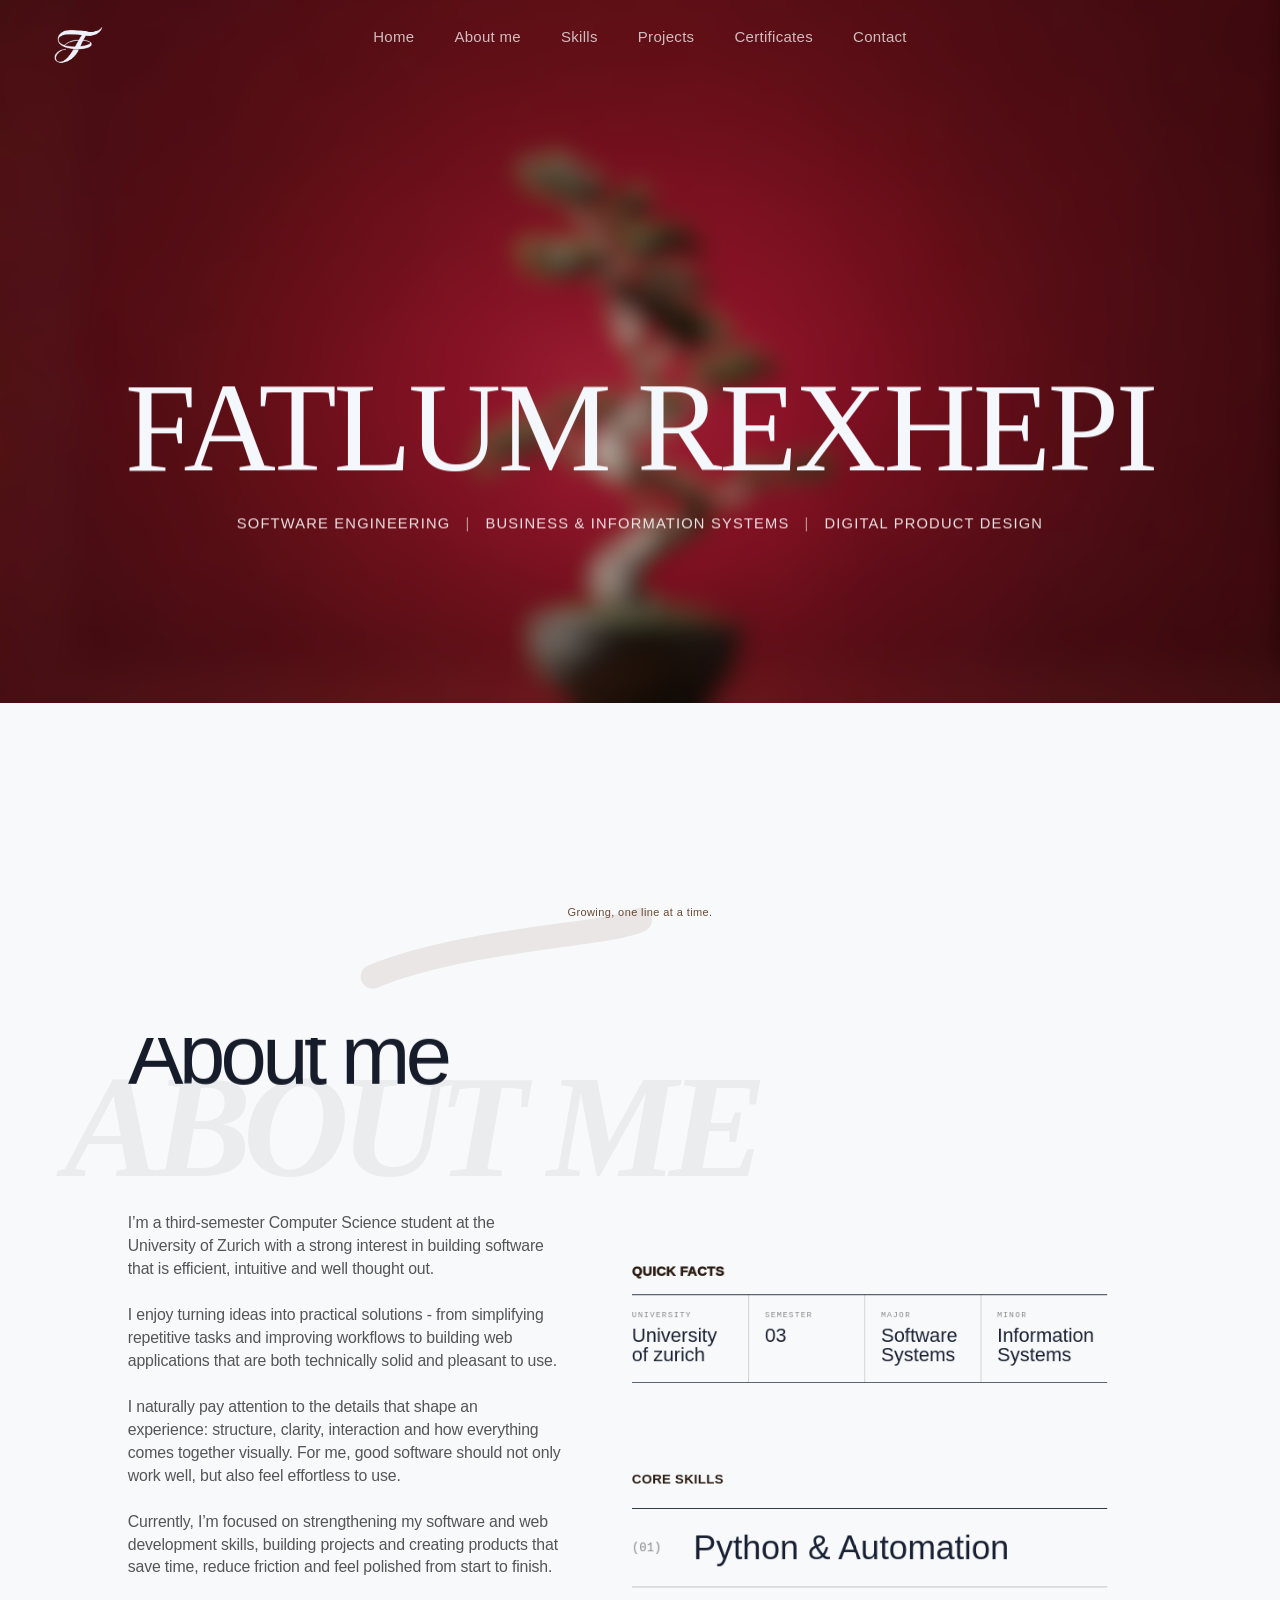
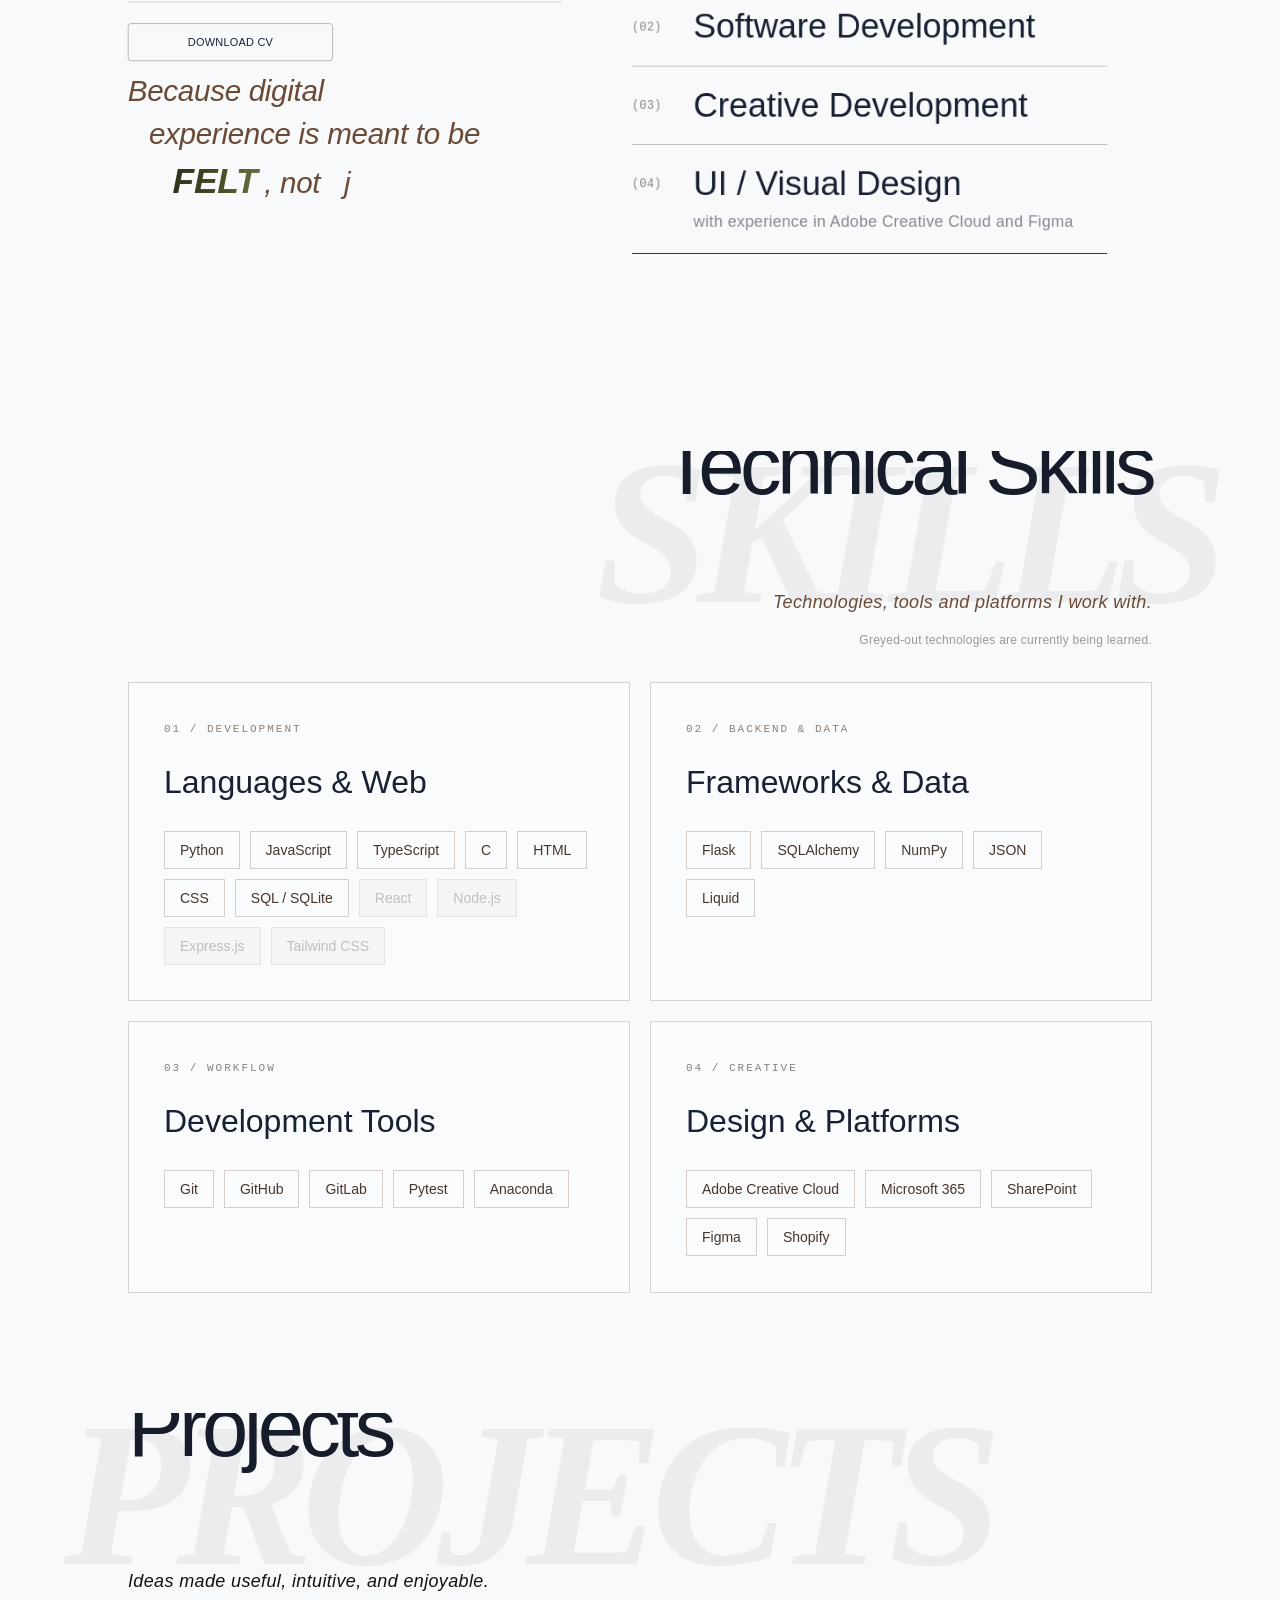
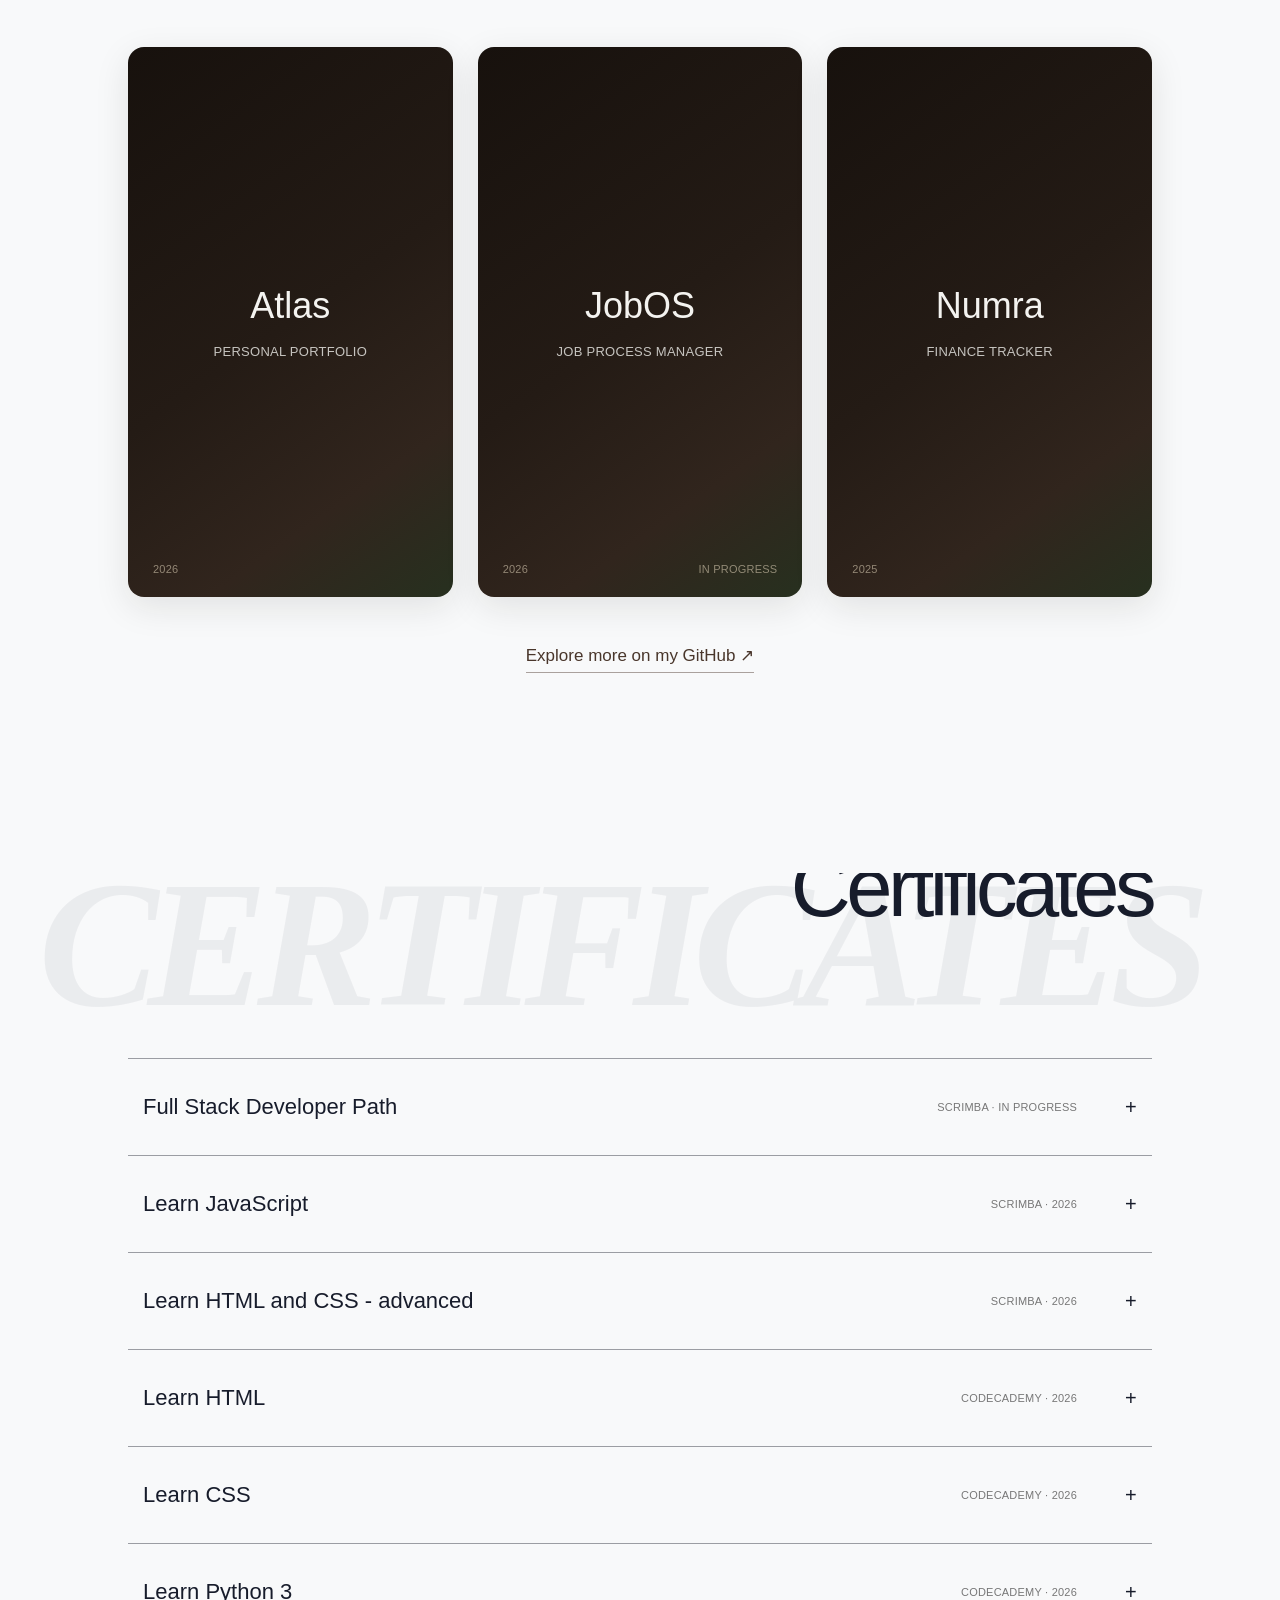
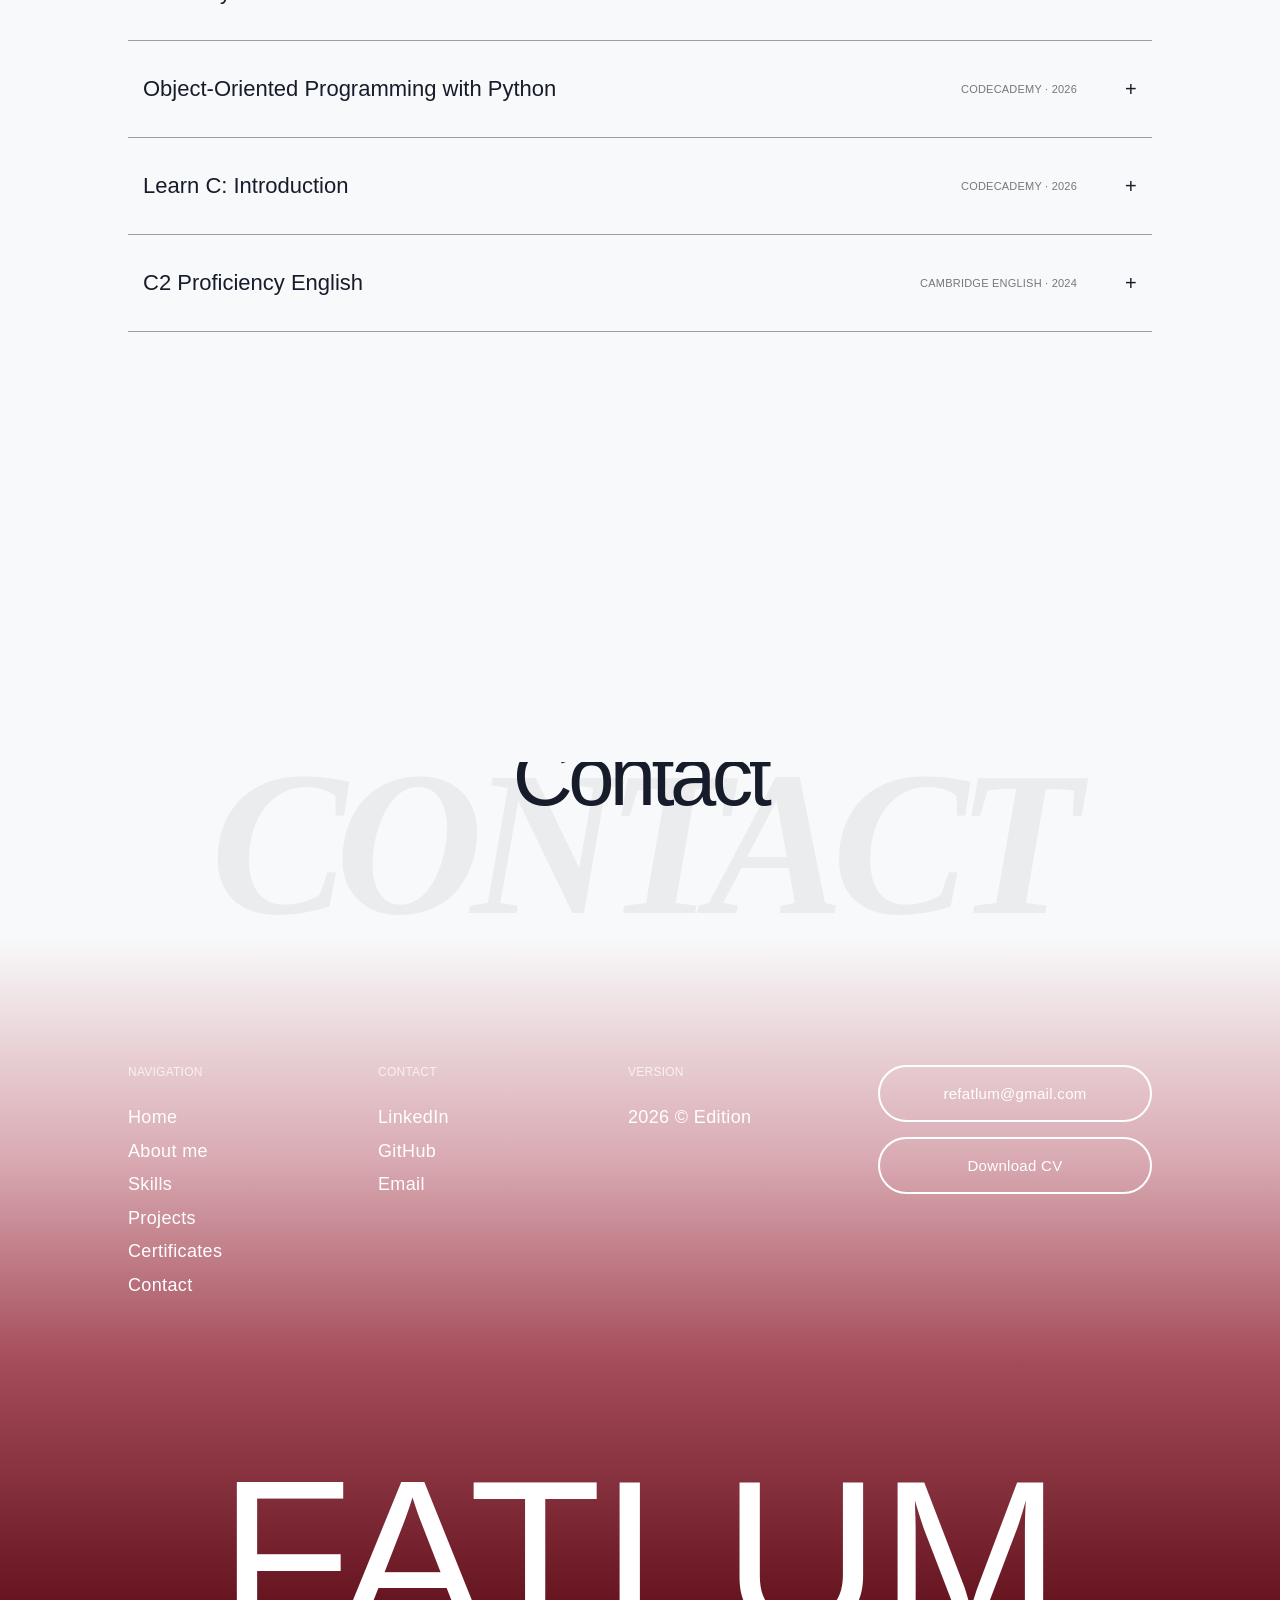
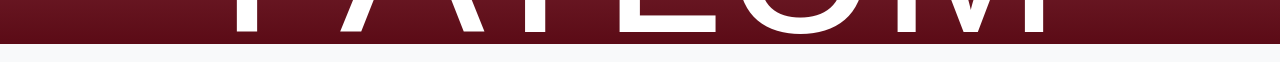
==== index.html @ 11222a77 "restructured files for more clarity" ====
<!DOCTYPE html>
<html lang="en">
<head>
    <meta charset="UTF-8">
    <meta name="viewport" content="width=device-width, initial-scale=1.0">
    <title>Portfolio</title>

<link href="https://api.fontshare.com/v2/css?f[]=clash-display@1&display=swap" rel="stylesheet">
<link href="https://api.fontshare.com/v2/css?f[]=stardom@400&f[]=boska@201&display=swap" rel="stylesheet">

<link rel="stylesheet" href="style.css">
<link rel="icon" type="image/png" href="images/b.png">
<script src="script.js" defer></script>
</head>



<body>
    <header id="hero">
<nav>
    <a class="nav-logo" href="#hero" aria-label="Back to top">
    <img src="images/b.png" alt="Fatlum Rexhepi logo">
</a>
    <ul>
        <li><a href="#hero">Home</a></li>
        <li><a href="#about">About me</a></li>
        <li><a href="#technical-skills">Skills</a></li>
        <li><a href="#projects">Projects</a></li>
        <li><a href="#certificates">Certificates</a></li>
        <li><a href="#contact">Contact</a></li>
    </ul>
</nav>
<nav class="side-nav">
   <ul>
        <li><a href="#hero">Home</a></li>
        <li><a href="#about">About me</a></li>
        <li><a href="#technical-skills">Skills</a></li>
        <li><a href="#projects">Projects</a></li>
        <li><a href="#certificates">Certificates</a></li>
        <li><a href="#contact">Contact</a></li>
    </ul>
</nav>

        <div id="header-text">
            <h1>FATLUM REXHEPI</h1>
            <h2 aria-label="SOFTWARE ENGINEERING | BUSINESS & INFORMATION SYSTEMS | DIGITAL PRODUCT DESIGN">
                <span>Software Engineering</span>
                <span class="hero-separator" aria-hidden="true">|</span>
                <span>Business & Information Systems</span>
                <span class="hero-separator" aria-hidden="true">|</span>
                <span>Digital Product Design</span>
            </h2>
        </div>
    </header>


    <p class="tree-caption">
    Growing, one line at a time.
</p>

<main>
    <div id="snake-layer" aria-hidden="true">
        <svg
            id="snake-svg"
            xmlns="http://www.w3.org/2000/svg"
            preserveAspectRatio="none"
            focusable="false"
        >
            <path id="snake-path"></path>
        </svg>
    </div>




    <section id="about" class="about title-section title-left" data-title="ABOUT ME">
    <h2>About me</h2>
    <div class="about-content">

        <div class="about-left">
            <div class="about-left-text">
                <p>
                    I’m a third-semester Computer Science student at the University of Zurich with a strong interest in building software that is efficient, intuitive and well thought out.
                </p>

                <p>
                    I enjoy turning ideas into practical solutions - from simplifying repetitive tasks and improving workflows to building web applications that are both technically solid and pleasant to use.
                </p>

                <p>
                    I naturally pay attention to the details that shape an experience: structure, clarity, interaction and how everything comes together visually. For me, good software should not only work well, but also feel effortless to use.
                </p>

                <p>
                    Currently, I’m focused on strengthening my software and web development skills, building projects and creating products that save time, reduce friction and feel polished from start to finish.
                </p>
            </div>
<div class="about-bottom-left">
        <a class="cv-button" href="CV_Fatlum_Rexhepi_English.pdf" download>
            Download CV
        </a>

            <p id="quote">
    <span class="quote-line line1">
        Because digital
    </span>

    <span class="quote-line line2">
        experience is meant to be
    </span>

    <span class="quote-line line3">
        <span id="felt">FELT</span>, not
        <span id="justseen"> &nbsp;
            <span class="f1">j</span>
            <span class="f2">u</span>
            <span class="f3">s</span>
            <span class="f4">t</span>
            <span class="f5">&nbsp;</span>
            <span class="f6">s</span>
            <span class="f7">e</span>
            <span class="f8">e</span>
            <span class="f9">n</span>
        </span>
    </span>
</p>
        </div>

</div>
       <div class="skills">

    <div class="quick-facts">
        <p class="quick-facts-title">QUICK FACTS</p>

        <div class="facts-grid">

            <div class="fact">
                <span class="fact-label">UNIVERSITY</span>
                <span class="fact-value">University of zurich</span>
            </div>

            <div class="fact">
                <span class="fact-label">SEMESTER</span>
                <span class="fact-value">03</span>
            </div>

            <div class="fact">
                <span class="fact-label">MAJOR</span>
                <span class="fact-value">Software Systems</span>
            </div>

            <div class="fact">
                <span class="fact-label">MINOR</span>
                <span class="fact-value">Information Systems</span>
            </div>

        </div>
    </div>

<div class="core-skills">
    <p class="skills-title">CORE SKILLS</p>

    <div class="skill-row">
        <span class="skill-number">(01)</span>
        <span class="skill-name">Python & Automation</span>
    </div>

    <div class="skill-row">
        <span class="skill-number">(02)</span>
        <span class="skill-name">Software Development</span>
    </div>

    <div class="skill-row">
        <span class="skill-number">(03)</span>
        <span class="skill-name">Creative Development</span>
    </div>

    <div class="skill-row skill-row-design">
        <span class="skill-number">(04)</span>
        <span class="skill-name">UI / Visual Design</span>
        <span class="skill-sub">with experience in Adobe Creative Cloud and Figma</span>
    </div>

</div>

    
</section>


<section id="technical-skills" class="title-section title-right" data-title="SKILLS">
    <h2>Technical Skills</h2>

    <p class="technical-skills-intro">
        Technologies, tools and platforms I work with.
    </p>
<p class="technical-skills-note">
    Greyed-out technologies are currently being learned.
</p>
    <div class="technical-skills-grid">

 
<div class="tech-card">
    <span class="tech-index">01 / DEVELOPMENT</span>
    <h3>Languages & Web</h3>
    <div class="tech-tags">
        <span>Python</span>
        <span>JavaScript</span>
        <span>TypeScript</span>
        <span>C</span>
        <span>HTML</span>
        <span>CSS</span>
        <span>SQL / SQLite</span>
        <span class="in-progress">React</span>
        <span class="in-progress">Node.js</span>
        <span class="in-progress">Express.js</span>
        <span class="in-progress">Tailwind CSS</span>
    </div>
</div>

<div class="tech-card">
    <span class="tech-index">02 / BACKEND & DATA</span>
    <h3>Frameworks & Data</h3>
    <div class="tech-tags">
        <span>Flask</span>
        <span>SQLAlchemy</span>
        <span>NumPy</span>
        <span>JSON</span>
        <span>Liquid</span>
    </div>
</div>

<div class="tech-card">
    <span class="tech-index">03 / WORKFLOW</span>
    <h3>Development Tools</h3>
    <div class="tech-tags">
        <span>Git</span>
        <span>GitHub</span>
        <span>GitLab</span>
        <span>Pytest</span>
        <span>Anaconda</span>
    </div>
</div>

<div class="tech-card">
    <span class="tech-index">04 / CREATIVE</span>
    <h3>Design & Platforms</h3>
    <div class="tech-tags">
        <span>Adobe Creative Cloud</span>
        <span>Microsoft 365</span>
        <span>SharePoint</span>
        <span>Figma</span>
        <span>Shopify</span>
    </div>
</div>



</section>






<section id="projects" class="title-section title-left" data-title="PROJECTS">
    <h2>Projects</h2>

<p class="projects-intro">
    Ideas made useful, intuitive, and enjoyable.
</p>

<div class="projects-grid">

    <div class="project-card">
        <div class="project-image">
            <img src="images/projects_portfolio.png" alt="Portfolio Website">

            <div class="project-label">
                <h3>Atlas</h3>
                <p>PERSONAL PORTFOLIO</p>
            </div>

            <div class="project-meta">
                <span>2026</span>
            </div>

            <div class="project-overlay">
                <p>
                    A personal portfolio I built to bring my projects together in one place.
                </p>
<br>
                <p>

                    I used it to improve my HTML and CSS skills, while also learning the basics of Git, deploying a website online, and using JavaScript in practice for the first time.
                </p>

                <a href="https://github.com/fatlumrexhepi/portfolio" target="_blank">GitHub ↗</a>
            </div>
        </div>
    </div>


    <div class="project-card">
        <div class="project-image">
            <img src="images/projects_jobos.png" alt="JobOS">

            <div class="project-label">
                <h3>JobOS</h3>
                <p>JOB PROCESS MANAGER</p>
            </div>

            <div class="project-meta">
                <span>2026</span>
                <span>IN PROGRESS</span>
            </div>

            <div class="project-overlay">
                <p>
                    A job application tracker built to keep the entire search process in one place.
                </p>
<br>
                <p>
                    Brings key job details together, lets you save opportunities, mark them as checked and track applications in one place.
                </p>
                
                <a href="https://github.com/fatlumrexhepi/JobOS" target="_blank">GitHub ↗</a>
            </div>
        </div>
    </div>


    <div class="project-card">
        <div class="project-image">
            <img src="images/projects_numra.png" alt="Numera">

            <div class="project-label">
                <h3>Numra</h3>
                <p>FINANCE TRACKER</p>
            </div>

            <div class="project-meta">
                <span>2025</span>
            </div>

            <div class="project-overlay">
                <p>
                    Originally built as a school project at Kantonsschule Baden and later improved further.

                </p>
                <br>
                <p> 
                    I used the redesign to strengthen my Python and CSS skills while giving the project a cleaner, more polished look.
                </p>

                <a href="https://github.com/fatlumrexhepi/Numra" target="_blank">GitHub ↗</a>
            </div>
        </div>
    </div>

</div>

<a class="projects-github-link" href="https://github.com/fatlumrexhepi" target="_blank" rel="noopener noreferrer">Explore more on my GitHub ↗</a>
</section>





<section id="certificates" class="title-section title-right" data-title="CERTIFICATES">
    <h2>Certificates</h2>

    <div class="certificate-list">


        <a class="certificate-item cert1"
           href="https://scrimba.com/fullstack-path-c0fullstack"
           target="_blank">

            <span>Full Stack Developer Path</span>
            <span class="certificate-meta">SCRIMBA · IN PROGRESS</span>
            <span class="certificate-open">+</span>
        </a>

        <a class="certificate-item cert2"
           href="certificates/fatlumrexhepi_Learn JavaScript.pdf"
           target="_blank">

            <span>Learn JavaScript</span>
            <span class="certificate-meta">SCRIMBA · 2026</span>
            <span class="certificate-open">+</span>
        </a>

        <a class="certificate-item cert3"
           href="certificates/fatlumrexhepi_Learn HTML and CSS.pdf"
           target="_blank">

            <span>Learn HTML and CSS - advanced</span>
            <span class="certificate-meta">SCRIMBA · 2026</span>
            <span class="certificate-open">+</span>
        </a>

        <a class="certificate-item cert4"
           href="certificates/fatlumrexhepi_Learn HTML.pdf"
           target="_blank">

            <span>Learn HTML</span>
            <span class="certificate-meta">CODECADEMY · 2026</span>
            <span class="certificate-open">+</span>
        </a>

        <a class="certificate-item cert5"
           href="certificates/fatlumrexhepi_Learn CSS.pdf"
           target="_blank">

            <span>Learn CSS</span>
            <span class="certificate-meta">CODECADEMY · 2026</span>
            <span class="certificate-open">+</span>
        </a>

        <a class="certificate-item cert6"
           href="certificates/fatlumrexhepi_ Learn Python 3.pdf"
           target="_blank">

            <span>Learn Python 3</span>
            <span class="certificate-meta">CODECADEMY · 2026</span>
            <span class="certificate-open">+</span>
        </a>

        <a class="certificate-item cert7"
           href="certificates/fatlumrexhep_ Object-Oriented Programming with Python.pdf"
           target="_blank">

            <span>Object-Oriented Programming with Python</span>
            <span class="certificate-meta">CODECADEMY · 2026</span>
            <span class="certificate-open">+</span>
        </a>

        <a class="certificate-item cert8"
           href="certificates/fatlumrexhepi_Learn C Introduction.pdf"
           target="_blank">

            <span>Learn C: Introduction</span>
            <span class="certificate-meta">CODECADEMY · 2026</span>
            <span class="certificate-open">+</span>
        </a>

        <a class="certificate-item cert9"
           href="certificates/fatlumrexhepi_C2 Proficiency English.pdf"
           target="_blank">

            <span>C2 Proficiency English</span>
            <span class="certificate-meta">CAMBRIDGE ENGLISH · 2024</span>
            <span class="certificate-open">+</span>
        </a>

    </div>
</section>









<section id="contact" class="title-section title-center" data-title="CONTACT">
    <h2>Contact</h2>
    

    <div class="contact-content">

        <div class="contact-links">
            <p>NAVIGATION</p>

            <a href="#hero">Home</a>
            <a href="#about">About me</a>
            <a href="#technical-skills">Skills</a>
            <a href="#projects">Projects</a>
            <a href="#certificates">Certificates</a>
            <a href="#contact">Contact</a>
        </div>


        <div class="contact-socials">
            <p>CONTACT</p>

            <a href="https://www.linkedin.com/in/fatlum-rexhepi-7b823528a/">LinkedIn</a>
            <a href="https://github.com/fatlumrexhepi">GitHub</a>
            <a href="mailto:refatlum@gmail.com">Email</a>
        </div>


        <div class="contact-version">
            <p>VERSION</p>

            <span>2026 © Edition</span>
            <span></span>
        </div>

        <div class="contact-buttons">
            <a class="contact-button" href="mailto:refatlum@gmail.com">
                refatlum@gmail.com
            </a>

            <a class="contact-button" href="CV_Fatlum_Rexhepi_English.pdf" download>
                Download CV
            </a>
         </div>
          </div>


    <div class="contact-name">
        FATLUM
    </div>

</section>

</main>
</body>
</html>
---- style.css ----
body {
    margin: 0;
    background-color: #F8F9FA;
}
html {
    scroll-behavior: smooth;
}


#hero {
    width: 100%;
    height: 100vh;
    background-image: url("images/background_blurry.png");
    background-size: 100% auto;
    background-position: center top;
    background-repeat: no-repeat;
    position: relative;
    overflow: hidden;
    padding-bottom: 0;
    margin-bottom: 0;
}

#hero > nav:not(.side-nav) .nav-logo {
    position: absolute;
    top: 18px;
    left: 52px;
    display: block;
    width: 52px;
    height: 52px;
    z-index: 2;
}

#hero > nav:not(.side-nav) .nav-logo img {
    display: block;
    width: 100%;
    height: 100%;
    object-fit: contain;
}

#hero > nav:not(.side-nav) .nav-logo:hover {
    transform: scale(1.05);
}

#hero > nav:not(.side-nav) .nav-logo::after {
    display: none;
}

nav {
    position: relative;
    z-index: 10;
    padding: 10px 30px 0;
}

nav ul {
    display: flex;
    justify-content: center;
    align-items: center;

    gap: 40px;

    list-style: none;

    margin: 0;
    padding: 18px 40px;
}

nav li {
    list-style: none;
}

nav a {
    position: relative;
    display: inline-block;

    color: rgba(255, 255, 255, 0.72);
    text-decoration: none;

    font-family: -apple-system, BlinkMacSystemFont, "Segoe UI", sans-serif;
    font-size: 15px;
    font-weight: 400;

    transition:
        transform 0.3s cubic-bezier(0.22, 1, 0.36, 1),
        opacity 0.3s ease,
        color 0.3s ease;
}

nav a::after {
    content: "";

    position: absolute;
    left: 0;
    bottom: -5px;

    width: 100%;
    height: 1px;

    background: rgba(255, 255, 255, 0.8);

    transform: scaleX(0);
    transform-origin: right;

    transition:
        transform 0.35s cubic-bezier(0.22, 1, 0.36, 1);
}

nav a:hover {
    color: #FFFFFF;
    transform: translateX(6px);
    opacity: 1;
}

nav a:hover::after {
    transform: scaleX(1);
    transform-origin: left;
}

#header-text {
    position: absolute;
    top: 50%;
    left: 50%;
    width: 100%;
    transform: translate(-50%, -50%);
    text-align: center;
    z-index: 1000;
}

#hero h1 {
    margin: 0;
    text-align: center;
    font-family: "Clash Display";
    font-size: clamp(75px, 10vw, 128px);
    font-weight: 500;
    line-height: 0.95;
    letter-spacing: -0.025em;
    color: #F4F7FC;
}

#hero h2 {
    display: flex;
    justify-content: center;
    align-items: center;
    flex-wrap: wrap;
    gap: 0 15px;
    margin: 26px 20px 0;
    font-family: "Clash Display", Arial, sans-serif;
    font-size: clamp(12px, 1.15vw, 18px);
    font-weight: 500;
    line-height: 1.2;
    letter-spacing: 0.08em;
    text-transform: uppercase;
    color: rgba(248, 249, 250, 0.90);
}

.hero-separator {
    color: rgba(248, 249, 250, 0.55);
}

.hero-scroll {
    position: absolute;
    left: 50%;
    bottom: 28px;
    width: 34px;
    height: 48px;
    transform: translateX(-50%);
    display: flex;
    align-items: center;
    justify-content: center;
    border: 1px solid rgba(248, 249, 250, 0.65);
    border-radius: 18px;
    color: #F8F9FA;
    text-decoration: none;
    z-index: 1001;
    transition:
        transform 0.25s ease,
        background-color 0.25s ease,
        border-color 0.25s ease;
}

.hero-scroll span {
    display: inline-block;
    font-family: Arial, sans-serif;
    font-size: 18px;
    line-height: 1;
    animation: hero-scroll-float 1.55s ease-in-out infinite;
}

.hero-scroll:hover {
    transform: translateX(-50%) scale(1.08);
    background-color: rgba(248, 249, 250, 0.10);
    border-color: #F8F9FA;
}

.hero-scroll:hover span {
    animation-play-state: paused;
}

@keyframes hero-scroll-float {
    0%,
    100% {
        transform: translateY(-4px);
    }

    50% {
        transform: translateY(5px);
    }
}

.beyond {
    font-family: serif, "Georgia", "Times New Roman";
    font-style: italic;
    font-weight: 200;
    color: #F8F9FA;
}
.code {
    font-family: "Stardom", sans-serif;
    color: #F8F9FA;
}






#hero > nav:not(.side-nav),
#hero h1,
#hero h2 {
    will-change: transform, opacity, filter;
}

#hero {
    will-change: background-position;
}

.title-section > h2 {
    will-change: translate, opacity;
}

/* MAIN */

main {
    position: relative;
    background-color: #F8F9FA;

    margin-top: 0;
} 

.projects-intro{
    text-align: left;
}

main h1 {
    font-family: serif, arial;
    font-size: 50px;

    padding: 0 0 0 20px;
}

#projects h2{
    text-align: left;

}
#certificates h2 {
    text-align: right;
}
section {
    min-height: calc(100vh + 180px);
    box-sizing: border-box;

    padding: 70px 10% 180px;

    scroll-margin-top: 0;
}
#about {
    scroll-margin-top: -25px;
}


section h2 {
    margin: 0;

    font-family: "Clash Display", sans-serif;
    font-size: clamp(60px, 6.5vw, 102px);
    font-weight: 500;

    line-height: 0.85;
    letter-spacing: -0.055em;

    color: #171c2b;
}

section p {
    font-family: Arial, sans-serif;
    font-size: 18px;
    color: #555;
}

.tree-caption {
    margin: 6px 0 0;
    text-align: center;
    font-family: "Clash Display", Arial, sans-serif;
    font-size: 11px;
    font-weight: 400;
    letter-spacing: 0.4px;

    color: #6B4A35;
}


/* ABOUT */

.about{
    margin-top: 120px;
}

.about-content {
    display: flex;
    justify-content: space-between;
    align-items: flex-start;
    gap: 80px;
    
}

.about-left p {
    
    max-width: 580px;

    font-size: 18px;
    line-height: 1.45;

    letter-spacing: -0.01em;

    margin-top: 20px;
    margin-bottom: 26px;
}
.about-left-text {
    padding-bottom: 0;
    border-bottom: 1px solid rgba(24, 32, 51, 0.22);
}

#about-left-intro p {
    font-style: italic;
}

.cv-button {
    display: inline-flex;
    align-items: center;
    justify-content: center;

    margin-top: 33px;
    margin-bottom: 0;

    padding: 14px 70px;

    border: 1px solid rgba(24, 32, 51, 0.35);
    border-radius: 4px;

    font-family: Arial, sans-serif;
    font-size: 13px;
    font-weight: 500;
    letter-spacing: 1.4px;
    text-transform: uppercase;

    color: #182033;
    background: transparent;
    text-decoration: none;

    transition:
        background-color 0.3s ease,
        color 0.3s ease,
        transform 0.3s ease,
        border-color 0.3s ease;
}

.cv-button:hover {
    background-color: #6B4A35;
    color: #F8F9FA;
    border-color: #182033;
    transform: translateY(-2px);
}

#quote {
    color: #6B4A35;
    font-size: 35px;
    font-family: "Clash Display", Arial, sans-serif;
    font-style: italic;
    font-weight: 400;

    margin-top: 10px;
}

.quote-line {
    display: block;
    width: max-content;
    white-space: nowrap;
}

.line1 {
    margin-left: 0;
}

.line2 {
    margin-left: 25px;
}

.line3 {
    margin-left: 50px;
}

#quote_2 {
    white-space: nowrap;

}

#felt {
    padding: 0 8px 3px 3px;
    display: inline-block;

    font-family: "Clash Display", Arial, sans-serif;
    font-size: 1.2em;
    font-weight: 700;
    font-style: italic;

    background: linear-gradient(
        90deg,
        #293019 0%,
        #465026 55%,
        #6C7040 100%
    );

    background-clip: text;
    -webkit-background-clip: text;
    color: transparent;

    transition: transform 0.25s ease;
}

#felt:hover {
    transform: translateY(-3px) scale(1.12);
}

#justseen {
    display: inline-block;

    background: linear-gradient(
        to right,
        #6B4A35 0%,
        #7D5A42 35%,
        #A78670 65%,
        rgba(107, 74, 53, 0) 100%
    );

    background-clip: text;
    -webkit-background-clip: text;
    color: transparent;
}

#justseen span {
    display: inline-block;
}

#justseen {
    display: inline-block;
}

#justseen span {
    display: inline-block;
    color: transparent;
    -webkit-text-fill-color: transparent;
}


.f1 { margin-left: 0px;   opacity: 1; }
.f2 { margin-left: -0.9px;   opacity: 0.98; }
.f3 { margin-left: 2px; opacity: 0.95; }
.f4 { margin-left: 3px; opacity: 0.90; }
.f5 { margin-left: 2px; opacity: 0.82; }
.f6 { margin-left: 1.8px;   opacity: 0.68; }
.f7 { margin-left: 4px; opacity: 0.48; }
.f8 { margin-left: 5px;   opacity: 0.27; }
.f9 { margin-left: 8px;   opacity: 0.08; }


.about-bottom-left {
    transform: translateY(-8px) scale(0.96);
    transform-origin: top left;
}





.skills {
    width: 60%;
    margin-top: -10px;
}

.skills-title {
    margin: 10px 0 25px;

    font-family: Arial, sans-serif;
    font-size: 15px;
    font-weight: 700;
    letter-spacing: 2px;
    text-transform: uppercase;

    color: #2d1e15;
}

.skill-row {
    display: grid;
    grid-template-columns: 70px 1fr;
    align-items: center;

    padding: 25px 0;

    border-top: 1px solid rgba(24, 32, 51, 0.28);
}

.skills-title + .skill-row {
    border-top: 1px solid #182033;
}

.core-skills {
    margin-top: 80px;
}

.skill-row:last-child {
    border-bottom: 1px solid #182033;
}

.skill-number {
    font-family: monospace;
    font-size: 14px;
    font-weight: 400;

    color: #888;
}

.skill-name {
    font-family: "Clash Display", Arial, sans-serif;
    font-size: clamp(30px, 3vw, 55px);
    font-weight: 400;
    line-height: 1;

    color: #182033;

    margin-bottom: 0;
}

.skill-row-design {
    grid-template-columns: 70px 1fr;
    grid-template-rows: auto auto;
    align-items: center;
}

.skill-row-design .skill-number {
    grid-column: 1;
    grid-row: 1;
    align-self: center;
}

.skill-row-design .skill-name {
    grid-column: 2;
    grid-row: 1;
}

.skill-row-design .skill-sub {
    grid-column: 2;
    grid-row: 2;

    margin-top: 13px;

    font-size: 18px;
    font-family: Arial, sans-serif;
    font-weight: 400;
    line-height: 1.2;

    color: rgba(24, 32, 51, 0.52);
}

.fact-value,
.skill-name {
    font-family: "Clash Display", Arial, sans-serif;
    font-weight: 400;
    line-height: 1;
    letter-spacing: 0;
}

.fact-label,
.skill-number {
    font-weight: 400;
}

.quick-facts-title,
.skills-title {
    font-weight: 700;
}
.fact-label,
.skill-number {
    font-weight: 400;
    
}

.quick-facts-title,
.skills-title {
    font-weight: 700;
}

.about {
    position: relative;
    overflow: hidden;
}

.title-section {
    position: relative;
    overflow: hidden;
}

.title-section::before {
    content: attr(data-title);

    position: absolute;
    top: 0;

    font-family: serif, "Georgia", "Times New Roman";
    font-size: clamp(130px, 16vw, 260px);
    font-weight: 700;
    font-style: italic;

    line-height: 0.8;
    letter-spacing: -0.06em;

    color: #182033;
    opacity: 0.055;

    white-space: nowrap;

    pointer-events: none;
    z-index: 0;
}

.title-section > * {
    position: relative;
    z-index: 1;
}

.title-left::before {
    left: 5%;
}

.title-right::before {
    right: 5%;
}

.title-center::before {
    left: 50%;
    transform: translateX(-50%);
}


.title-left h2 {
    text-align: left;
}

.title-right h2 {
    text-align: right;
}

.title-center h2 {
    text-align: center;
}

#certificates::before {
    left: 3%;
    bottom: 2%;
    font-size: 180px;
}

#about::before {
    font-size: clamp(100px, 11.5vw, 185px);
    top: 30px;
}

.quick-facts {
    width: 100%;
    margin-top: 171px;
}

.quick-facts-title {
    margin: 0 0 18px;

    font-family: Arial, sans-serif;
    font-size: 15px;
    font-weight: 1000;
    letter-spacing: 2px;

    color: #2d1e15;
}

.facts-grid {
    display: grid;
    grid-template-columns: repeat(4, 5fr);

    border-top: 1px solid #182033;
    border-bottom: 1px solid #182033;
}

.fact {
    padding: 18px 15px 20px 0;

    display: flex;
    flex-direction: column;
    gap: 7px;
}

.fact:not(:first-child) {
    padding-left: 18px;
    border-left: 1px solid rgba(24, 32, 51, 0.2);
}

.fact-label {
    font-family: monospace;
    font-size: 9px;
    letter-spacing: 1.4px;
    color: #888;
}

.fact-value {
    font-family: "Clash Display", Arial, sans-serif;
    font-size: 22px;
    font-weight: 400;
    line-height: 1;

    color: #182033;
}


#about > .about-content {
    width: 108.7%;
    margin-left: -6.5%;

    transform: translateY(15px) scale(0.88)  translateX(0px);
    transform-origin: top center;
}

#about > h2,
#projects > h2,
#certificates > h2,
#contact > h2 {
    transform: translateY(-45px);
}

/* PROJECT */

#projects {
    transform: translateY(-230px);
}

.projects-intro {
    margin-bottom: 55px;
    text-align: left;
    max-width: 600px;
    margin-left: 0;

    font-style: italic;
    color: #17110D;
}

.projects-grid {
    display: grid;
    grid-template-columns: repeat(3, 1fr);
    gap: 25px;
}

.project-card {
    transition: transform 0.35s cubic-bezier(0.22, 1, 0.36, 1);
}

.project-card:hover {
    transform: translateY(-8px);
}


.project-image {
    position: relative;
    overflow: hidden;

    height: 550px;
    border-radius: 16px;

    background:
linear-gradient(
    145deg,
    #17110D 0%,
    #241B15 50%,
    #31251D 78%,
    #27301F 100%
);
    box-shadow:
        0 10px 35px rgba(34, 27, 15, 0.10);
}


.project-image img {
    position: absolute;
    inset: 0;

    width: 100%;
    height: 100%;

    object-fit: cover;
    display: block;

    opacity: 0;

    transition:
        opacity 0.45s ease,
        filter 0.45s ease,
        transform 0.45s ease;
}

.projects-grid .project-card:nth-child(2) .project-image img {
    object-position: 80.2% center;
}


.project-card:hover .project-image img {
    opacity: 0.88;

    filter:
        brightness(0.62)
        saturate(0.90);

    transform: scale(1.01);
}
.project-image::after {
    content: "";

    position: absolute;
    inset: 0;

    background: rgba(25, 20, 15, 0);

    transition: background 0.4s ease;

    pointer-events: none;
    z-index: 1;
}

.project-card:hover .project-image::after {
    background: rgba(25, 20, 15, 0.18);
}

.project-label {
    position: absolute;

    top: 50%;
    left: 50%;

    transform: translate(-50%, -50%);

    width: 90%;

    text-align: center;

    z-index: 4;
    pointer-events: none;

    transition:
        transform 0.35s ease,
        opacity 0.35s ease;
}

.project-label h3 {
    margin: 0;

    font-family: "Clash Display", sans-serif;
    font-size: 36px;
    font-weight: 500;
    line-height: 1.1;

    color: #F4F3F0;
}

.project-label p {
    margin: 18px 0 0;

    font-family: Arial, sans-serif;
    font-size: 13px;

    letter-spacing: 4px;

    color: rgba(244, 243, 240, 0.78);
}


.project-label h3,
.project-label p {
    transition:
        color 0.3s ease,
        opacity 0.3s ease;
}

.project-card:hover .project-label h3 {
    color: rgba(244, 243, 240, 0.14);
}

.project-card:hover .project-label p {
    color: rgba(244, 243, 240, 0.10);
}




.project-meta {
    position: absolute;

    bottom: 22px;
    left: 25px;
    right: 25px;

    display: flex;
    justify-content: space-between;

    z-index: 4;

    font-family: Arial, sans-serif;
    font-size: 11px;
    letter-spacing: 2px;
    pointer-events: none;

    color: rgba(211, 199, 175, 0.62);
}

.project-overlay {
    position: absolute;
    inset: 0;

    z-index: 3;

    display: flex;
    flex-direction: column;
    justify-content: flex-start;

    padding: 30px;
    box-sizing: border-box;

    opacity: 0;

    transition: opacity 0.35s ease;

    pointer-events: none;
}

.project-card:hover .project-overlay {
    opacity: 1;
    pointer-events: auto;
}

.project-overlay p {
    margin: 0;

    max-width: 85%;

    font-family: Arial, sans-serif;
    font-size: 16px;
    line-height: 1.5;

    color: #F4F3F0;
}

.project-overlay a {
    margin-top: 15px;

    width: fit-content;

    font-family: Arial, sans-serif;
    font-size: 16px;

    color: #D8D1C8;

    text-decoration: none;

    transition: color 0.2s ease;
}

.project-overlay a:hover {
    color: #FFFFFF;


}

.projects-github-link {
    display: block;
    width: fit-content;
    margin: 48px auto 0;
    font-family: "Clash Display", Arial, sans-serif;
    font-size: 17px;
    color: #49362B;
    text-decoration: none;
    border-bottom: 1px solid rgba(73, 54, 43, 0.45);
    padding-bottom: 6px;
    transition:
    transform 0.3s cubic-bezier(0.22, 1, 0.36, 1),
    opacity 0.3s ease,
    color 0.3s ease,
    border-color 0.3s ease;
}

.projects-github-link:hover {
    color: #6B4A35;
    border-color: #6B4A35;
    transform: translateX(6px);
    opacity: 1;
}

@media (max-width: 800px) {
    .projects-grid {
        grid-template-columns: 1fr;
    }

    .project-image {
        height: 500px;
    }
}


/* CERTIFICATES */

#certificates {
    transform: translateY(-250px);
}


.certificate-list {
    margin-top: 45px;
}

.certificate-item {
    display: grid;
    grid-template-columns: 1fr auto 30px;
    align-items: center;

    padding: 35px 15px;
    border-top: 1px solid #9b9da3;

    font-family: "Clash Display", sans-serif;
    font-size: 22px;

    color: #171c2b;
    text-decoration: none;

    transition: 0.25s;
}

.certificate-item:last-child {
    border-bottom: 1px solid #9b9da3;
}

.certificate-meta {
    font-family: Arial, sans-serif;
    font-size: 11px;
    letter-spacing: 1.5px;
    text-transform: uppercase;
    color: #777;

    margin-right: 30px;
}

.certificate-open {
    text-align: right;
    font-family: Arial, sans-serif;
    font-size: 20px;
}

.certificate-item:hover {
    color: white;
    padding-left: 25px;

}

.cert1:hover {
    background-color: hsl(79, 30%, 16%);
}

.cert2:hover {
    background-color: hsl(79, 27%, 22%);
}

.cert3:hover {
    background-color: hsl(79, 24%, 28%);
}

.cert4:hover {
    background-color: hsl(79, 21%, 34%);
}

.cert5:hover {
    background-color: hsl(79, 18%, 40%);
}

.cert6:hover {
    background-color: hsl(79, 15%, 46%);
}

.cert7:hover {
    background-color: hsl(79, 12%, 52%);
}

.cert8:hover {
    background-color: hsl(79, 10%, 58%);
}

.cert9:hover {
    background-color: #5A514A;
}


.certificate-item:hover {
    color: #F8F9FA;
}

.certificate-item:hover .certificate-meta {
    color: rgba(248, 249, 250, 0.72);
}

.certificate-item:hover .certificate-open {
    color: #F8F9FA;
}

/* CONTACT */

#contact {
    min-height: 100vh;
    box-sizing: border-box;

    padding: 70px 10% 0;
    border-bottom: 18px solid #F8F9FA;

    background: transparent;

    display: flex;
    flex-direction: column;
    justify-content: space-between;
}

#contact h2 {
    text-align: center;
}

.contact-content {
    display: flex;
    justify-content: space-between;
    align-items: flex-start;
    gap: 60px;
}

.contact-links,
.contact-socials,
.contact-version {
    width: auto;
    min-width: 140px;

    display: flex;
    flex-direction: column;
    align-items: flex-start;
}

.contact-version {
    align-items: flex-start;
}

.contact-content p {
    margin: 0 0 28px;

    font-family: Arial, sans-serif;
    font-size: 12px;
    letter-spacing: 1px;

    color: rgba(255, 255, 255, 0.75);
}

.contact-links a,
.contact-socials a {
    position: relative;

    width: fit-content;
    max-width: 100%;

    margin-bottom: 12px;

    font-family: Arial, sans-serif;
    font-size: 18px;
    line-height: 1.2;

    color: white;
    text-decoration: none;

    transition:
        transform 0.3s cubic-bezier(0.22, 1, 0.36, 1),
        opacity 0.3s ease;
}

.contact-links a::after,
.contact-socials a::after {
    content: "";

    position: absolute;

    left: 0;
    bottom: -4px;

    width: 100%;
    height: 1px;

    background: rgba(255, 255, 255, 0.8);

    transform: scaleX(0);
    transform-origin: right;

    transition:
        transform 0.35s cubic-bezier(0.22, 1, 0.36, 1);
}

.contact-links a:hover,
.contact-socials a:hover {
    transform: translateX(6px);
    opacity: 0.72;
}

.contact-links a:hover::after,
.contact-socials a:hover::after {
    transform: scaleX(1);
    transform-origin: left;
}

.contact-version span {
    font-family: Arial, sans-serif;
    font-size: 18px;

    color: white;
}

.contact-buttons {
    font-family: Arial, sans-serif;

    display: flex;
    flex-direction: column;
    gap: 15px;
}

.contact-button {
    width: 210px;
    padding: 18px 30px;

    display: flex;
    justify-content: center;
    align-items: center;

    color: white;
    text-decoration: none;

    border: 2px solid white;
    border-radius: 50px;

    transition:
        background-color 0.25s ease,
        color 0.25s ease,
        transform 0.25s ease;
}

.contact-button:hover {
    background-color: #F8F9FA;
    color: #5b0b16;
    transform: translateY(-3px);
}

.contact-content .contact-button {
    font-size: 15px;
}

.contact-name {
    font-family: "Clash Display", sans-serif;
    font-size: 17vw;
    font-weight: 500;
    line-height: 0.8;

    color: white;
    text-align: center;
}




/* SIDE NAV */

.side-nav {
    position: fixed;
    right: 18px;
    top: 50%;
    transform: translateY(-50%) translateX(40px);

    z-index: 100;
    pointer-events: none;

    padding: 30px 12px;

    background: rgba(248, 249, 250, 0.72);

    backdrop-filter: blur(14px);
    -webkit-backdrop-filter: blur(14px);

    border: 1px solid rgba(107, 74, 53, 0.14);
    border-radius: 8px;

    box-shadow:
        0 8px 30px rgba(23, 17, 13, 0.05);

    opacity: 0;

    transition:
        transform 0.5s cubic-bezier(0.22, 1, 0.36, 1),
        opacity 0.4s ease;
}



.side-nav ul {
    display: flex;
    flex-direction: column;
    align-items: flex-end;
    gap: 14px;

    margin: 0;
    padding: 0;

    list-style: none;
}


.side-nav li {
    list-style: none;

    opacity: 0;
    transform: translateX(70px);

    transition:
        transform 0.45s cubic-bezier(0.22, 1, 0.36, 1),
        opacity 0.35s ease;
}


.side-nav.active {
    pointer-events: auto;

    opacity: 1;

    transform:
        translateY(-50%)
        translateX(0);
}

.side-nav.active li {
    opacity: 1;
    transform: translateX(0);
}


.side-nav a {
    position: relative;
    display: inline-block;

    color: #49362B;
    text-decoration: none;

    font-family: "Clash Display", sans-serif;

    font-size: 15px;
    font-weight: 400;
    letter-spacing: 0.02em;

    transform: translateX(0);



    transition:
        color 0.35s ease,
        transform 0.35s cubic-bezier(0.22, 1, 0.36, 1);

}


.side-nav a::after {
    content: "";

    position: absolute;

    left: 0;
    bottom: -5px;

    width: 100%;
    height: 1px;

    background: rgba(73, 54, 43, 0.65);

    transform: scaleX(0);
    transform-origin: right;

    transition:
        transform 0.35s cubic-bezier(0.22, 1, 0.36, 1);
}


.side-nav a:hover {
    color: #2F211A;
    transform: translateX(6px);
}

.side-nav a:hover::after {
    transform: scaleX(1);
    transform-origin: left;
}


.side-nav.active li:nth-child(1) {
    transition-delay: 0s;
}

.side-nav.active li:nth-child(2) {
    transition-delay: 0.08s;
}

.side-nav.active li:nth-child(3) {
    transition-delay: 0.16s;
}

.side-nav.active li:nth-child(4) {
    transition-delay: 0.24s;
}

.side-nav.active li:nth-child(5) {
    transition-delay: 0.32s;
}

.side-nav:not(.active) {
    transition:
        transform 0.18s ease,
        opacity 0.14s ease;
}

.side-nav:not(.active) li {
    transition:
        transform 0.18s ease,
        opacity 0.12s ease;
}

.side-nav:not(.active) li:nth-child(5) {
    transition-delay: 0s;
}

.side-nav:not(.active) li:nth-child(4) {
    transition-delay: 0.03s;
}

.side-nav:not(.active) li:nth-child(3) {
    transition-delay: 0.06s;
}

.side-nav:not(.active) li:nth-child(2) {
    transition-delay: 0.09s;
}

.side-nav:not(.active) li:nth-child(1) {
    transition-delay: 0.12s;
}




/* SCROLL SNAKE / SWOOSH */
main {
    position: relative;
    z-index: 1;
    isolation: isolate;
}

#snake-layer,
#snake-title-layer {
    position: absolute;
    top: 0;
    left: 0;
    width: 100%;
    height: 100%;
    pointer-events: none;
    user-select: none;
    overflow: visible;
}

#snake-layer {
    z-index: 2;
}


#snake-title-layer {
    z-index: 6;
}

#snake-svg,
#snake-title-svg {
    display: block;
    width: 100%;
    height: 100%;
    overflow: visible;
    shape-rendering: geometricPrecision;
}

#snake-path,
#snake-title-path {
    fill: none;
    stroke: #6B4A35;
    stroke-width: 24px;
    stroke-linecap: round;
    stroke-linejoin: round;
    opacity: 0.10;
    vector-effect: non-scaling-stroke;
    will-change: stroke-dashoffset;
}

.title-section {
    position: relative;
    z-index: 3;
}

.title-section > * {
    position: relative;
    z-index: 4;
}

#contact {
    z-index: auto;
}

#contact::after {
    content: "";
    position: absolute;
    inset: 0;
    z-index: 0;
    pointer-events: none;
    background: linear-gradient(
        to bottom,
        #F8F9FA 0%,
        #F8F9FA 20%,
        #d9aab2 45%,
        #a54c5a 68%,
        #5b0b16 100%
    );
}

#contact::before {
    z-index: 1;
}

#contact > * {
    position: relative;
    z-index: 4;
}
    
.quick-facts,
.core-skills {
    will-change: translate;
}


    nav a,
.side-nav a,
section p,
.cv-button,
.skills-title,
.skill-row-design .skill-sub,
.quick-facts-title,
.project-label p,
.project-meta,
.project-overlay p,
.project-overlay a,
.certificate-meta,
.certificate-open,
.contact-content p,
.contact-links a,
.contact-socials a,
.contact-version span,
.contact-buttons,
.contact-button {
    font-family: "Clash Display", Arial, sans-serif;
    letter-spacing: 0.02em;
}



@media (max-width: 900px) {
    body {
        overflow-x: hidden;
    }

    #snake-path,
    #snake-title-path {
        stroke-width: 18px;
        opacity: 0.08;
    }

    #hero {
        min-height: 620px;
        height: 100svh;
        background-size: cover;
        background-position: center top;
    }

    #hero > nav:not(.side-nav) {
        padding: 12px 20px 0;
    }

    #hero > nav:not(.side-nav) .nav-logo {
        top: 16px;
        left: 20px;
        width: 44px;
        height: 44px;
    }

    #hero > nav:not(.side-nav) ul,
    .side-nav {
        display: none;
    }

    #header-text {
        width: 100%;
        padding: 0 22px;
        box-sizing: border-box;
    }

    #hero h1 {
        margin: 0;
        font-size: clamp(46px, 12vw, 76px);
        line-height: 0.95;
        overflow-wrap: normal;
    }

    #hero h2 {
        flex-wrap: wrap;
        gap: 7px 10px;
        margin: 20px auto 0;
        max-width: 92%;
        font-size: clamp(10px, 2.8vw, 13px);
        line-height: 1.35;
        text-align: center;
    }


    section {
        min-height: auto;
        padding: 90px 24px 120px;
    }

    section h2 {
        font-size: clamp(48px, 15vw, 76px);
        line-height: 0.92;
    }

    .title-section::before {
        font-size: clamp(80px, 27vw, 150px);
        white-space: normal;
        overflow-wrap: anywhere;
    }

    #about,
    #projects,
    #certificates {
        margin-top: 0;
        transform: none;
    }

    #about > h2,
    #projects > h2,
    #certificates > h2,
    #contact > h2 {
        transform: none;
        translate: none !important;
    }

    #about > .about-content {
        width: 100%;
        margin-left: 0;
        transform: none;
    }

    .about-content {
        display: block;
    }

    .about-left p {
        max-width: none;
        font-size: 16px;
        line-height: 1.6;
    }

    .skills {
        width: 100%;
        margin-top: 70px;
    }

    .quick-facts,
    .core-skills {
        margin-top: 60px;
        translate: none !important;
    }

    .facts-grid {
        grid-template-columns: repeat(2, minmax(0, 1fr));
    }

    .fact:nth-child(3) {
        padding-left: 0;
        border-left: 0;
        border-top: 1px solid rgba(24, 32, 51, 0.2);
    }

    .fact:nth-child(4) {
        border-top: 1px solid rgba(24, 32, 51, 0.2);
    }

    .skill-name {
        font-size: clamp(27px, 8vw, 42px);
    }

    .projects-grid {
        grid-template-columns: 1fr;
        gap: 24px;
    }

    .project-image {
        height: min(520px, 125vw);
    }

    /* Touchscreens do not have hover: show project information directly. */
    .project-image img {
        opacity: 0.55;
        filter: brightness(0.5) saturate(0.9);
    }

    .project-image::after {
        background: linear-gradient(to bottom, rgba(25,20,15,.12), rgba(25,20,15,.78));
    }

    .project-label {
        top: 34px;
        transform: translateX(-50%);
    }

    .project-overlay {
        justify-content: flex-end;
        padding: 28px 24px 60px;
        opacity: 1;
        pointer-events: auto;
    }

    .project-overlay p {
        max-width: 100%;
        font-size: 15px;
    }

    .certificate-item {
        grid-template-columns: minmax(0, 1fr) 24px;
        gap: 12px;
        padding: 24px 4px;
        font-size: 19px;
    }

    .certificate-meta {
        grid-column: 1;
        grid-row: 2;
        margin-right: 0;
    }

    .certificate-open {
        grid-column: 2;
        grid-row: 1 / span 2;
    }

    #contact {
        min-height: 100svh;
        padding: 90px 24px 0;
    }

    .contact-content {
        display: grid;
        grid-template-columns: repeat(2, minmax(0, 1fr));
        gap: 42px 24px;
        margin-top: 55px;
    }

    .contact-buttons {
        grid-column: 1 / -1;
    }

    .contact-button {
        width: 100%;
        box-sizing: border-box;
    }

    .contact-name {
        margin-top: 80px;
        font-size: 24vw;
    }
}

@media (max-width: 480px) {
    #snake-path,
    #snake-title-path {
        stroke-width: 13px;
        opacity: 0.065;
    }

    section {
        padding-right: 18px;
        padding-left: 18px;
    }

    .tree-caption {
        padding: 0 16px;
    }

    .cv-button {
        width: 100%;
        padding-right: 20px;
        padding-left: 20px;
        box-sizing: border-box;
    }

    #quote {
        font-size: clamp(22px, 7.4vw, 31px);
    }

    .quote-line {
        width: auto;
        white-space: normal;
    }

    .line2,
    .line3 {
        margin-left: 0;
    }

    .facts-grid {
        grid-template-columns: 1fr;
    }

    .fact,
    .fact:not(:first-child),
    .fact:nth-child(3) {
        padding: 16px 0;
        border-left: 0;
        border-top: 1px solid rgba(24, 32, 51, 0.2);
    }

    .fact:first-child {
        border-top: 0;
    }

    .skill-row,
    .skill-row-design {
        grid-template-columns: 48px minmax(0, 1fr);
    }

    .skill-row-design .skill-sub {
        font-size: 15px;
    }

    .contact-content {
        grid-template-columns: 1fr;
    }

    .contact-buttons {
        grid-column: auto;
    }
}

@media (prefers-reduced-motion: reduce) {
    html {
        scroll-behavior: auto;
    }

    *,
    *::before,
    *::after {
        animation-duration: 0.01ms !important;
        animation-iteration-count: 1 !important;
        transition-duration: 0.01ms !important;
    }
}





/* Skills */

#technical-skills {
    min-height: auto;
    padding-bottom: 230px;
    transform: translateY(-120px);
}

#technical-skills > h2 {
    transform: translateY(-45px);
}

.technical-skills-intro {
    text-align: right;
    font-style: italic;
    color: #6B4A35;
    margin: 0 0 65px;
}

.technical-skills-grid {
    display: grid;
    grid-template-columns: repeat(2, minmax(0, 1fr));
    gap: 20px;
}

.tech-card {
    min-height: 200px;
    padding: 35px;
    border: 1px solid rgba(24, 32, 51, 0.18);
    background: rgba(255, 255, 255, 0.28);

    transition:
        background 0.35s ease,
        border-color 0.35s ease,
        transform 0.35s ease;
}

.tech-card:hover {
    background: #fff;
    border-color: #6B4A35;
    transform: translateY(-5px);
}

.technical-skills-note {
    font-family: "Clash Display", sans-serif;
    font-size: 12px;
    color: #999;
    text-align: right;
    margin: -45px 0 35px;
    letter-spacing: 0.02em;
}


.tech-tags .in-progress {
    color: #A0A0A0;
    border-color: #D8D8D8;
    background-color: #F2F2F2;
    opacity: 0.65;
}


.tech-index {
    font-family: monospace;
    font-size: 11px;
    letter-spacing: 2px;
    color: #8B8078;
}

.tech-card h3 {
    margin: 28px 0 30px;
    font-family: "Clash Display", sans-serif;
    font-size: clamp(25px, 2.5vw, 37px);
    font-weight: 400;
    color: #182033;
}

.tech-tags {
    display: flex;
    flex-wrap: wrap;
    gap: 10px;
}

.tech-tags span {
    display: inline-block;
    padding: 10px 15px;
    border: 1px solid rgba(107, 74, 53, 0.25);

    font-family: "Clash Display", sans-serif;
    font-size: 14px;
    color: #49362B;

    transition:
        background 0.25s ease,
        color 0.25s ease,
        border-color 0.25s ease;
}

.tech-tags span:hover {
    background: #6B4A35;
    color: #F8F9FA;
    border-color: #6B4A35;
}

/* RESPONSIVE */

@media (max-width: 900px) {
    #technical-skills {
        padding-bottom: 120px;
    }

    #technical-skills > h2 {
        transform: none;
        translate: none !important;
    }

    .technical-skills-grid {
        grid-template-columns: 1fr;
    }

    .tech-card {
        min-height: auto;
        padding: 28px;
    }

    .technical-skills-intro {
        margin-bottom: 40px;
    }
}
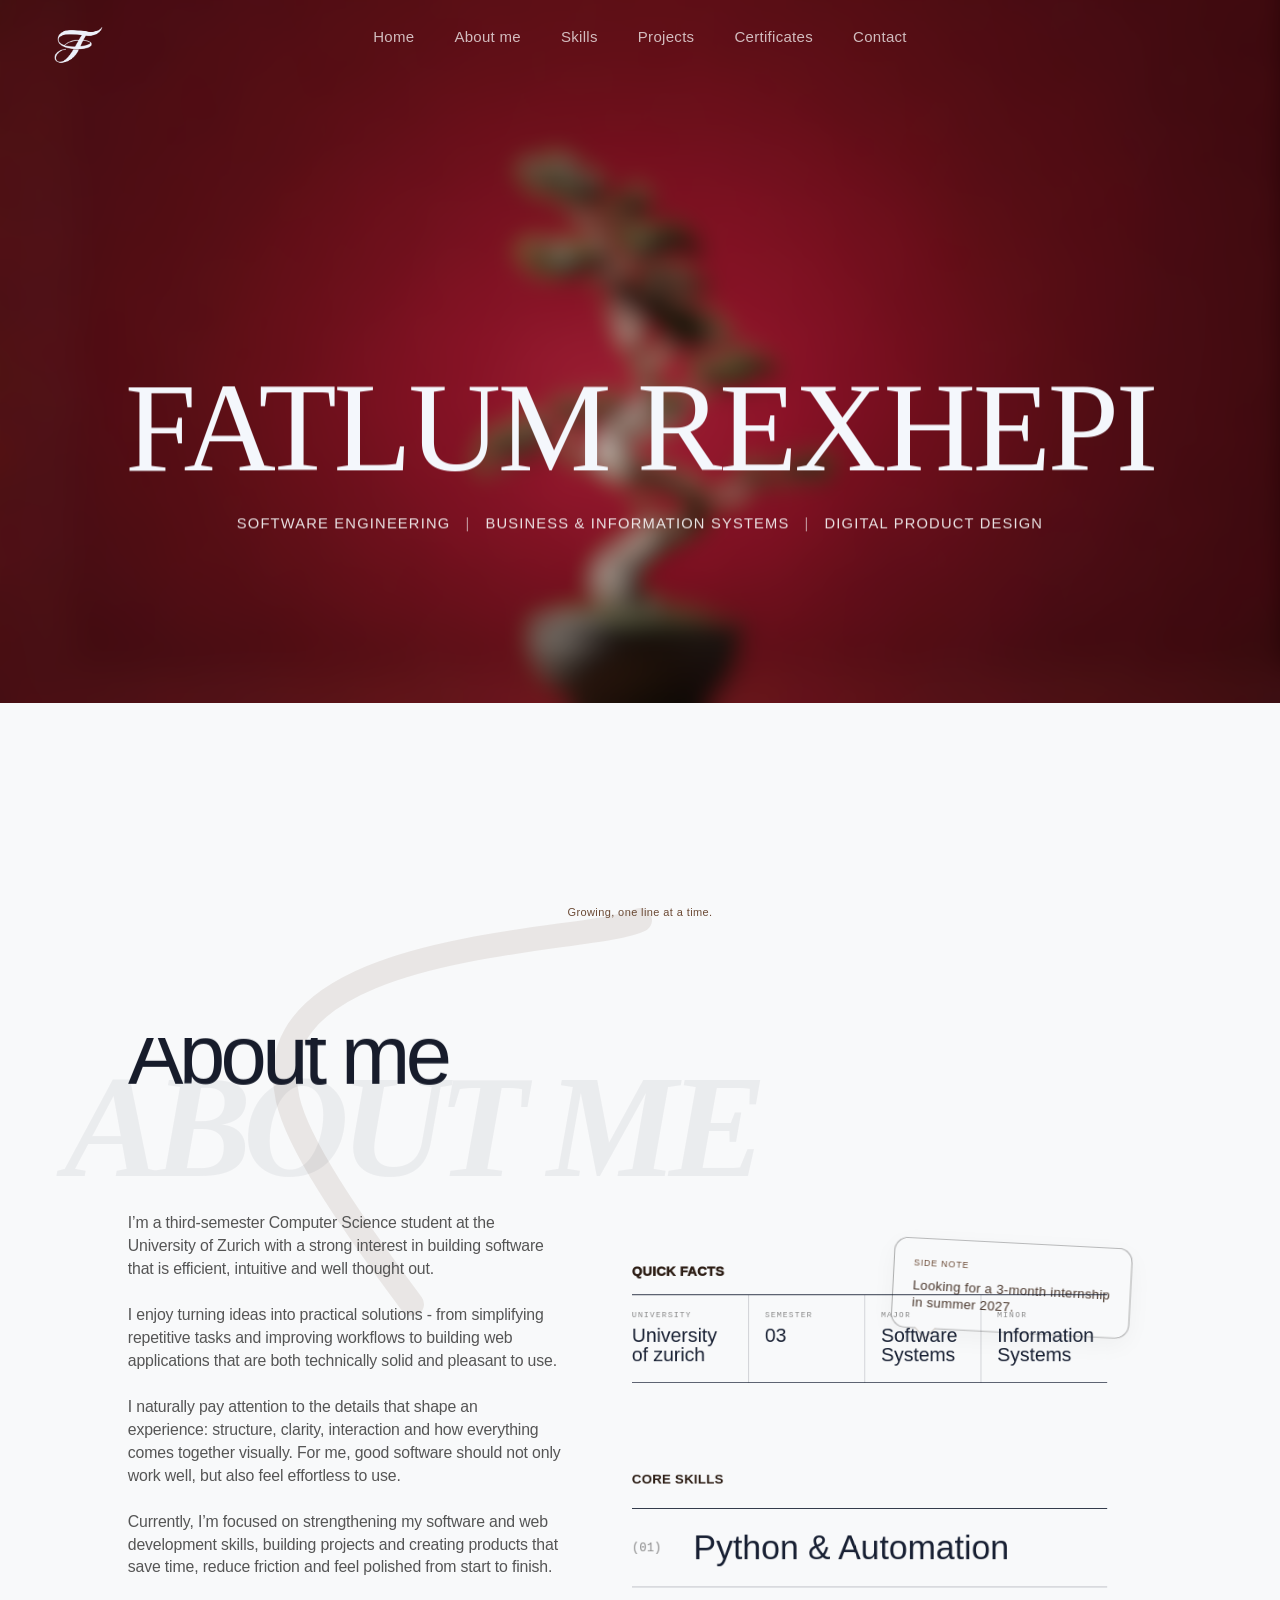
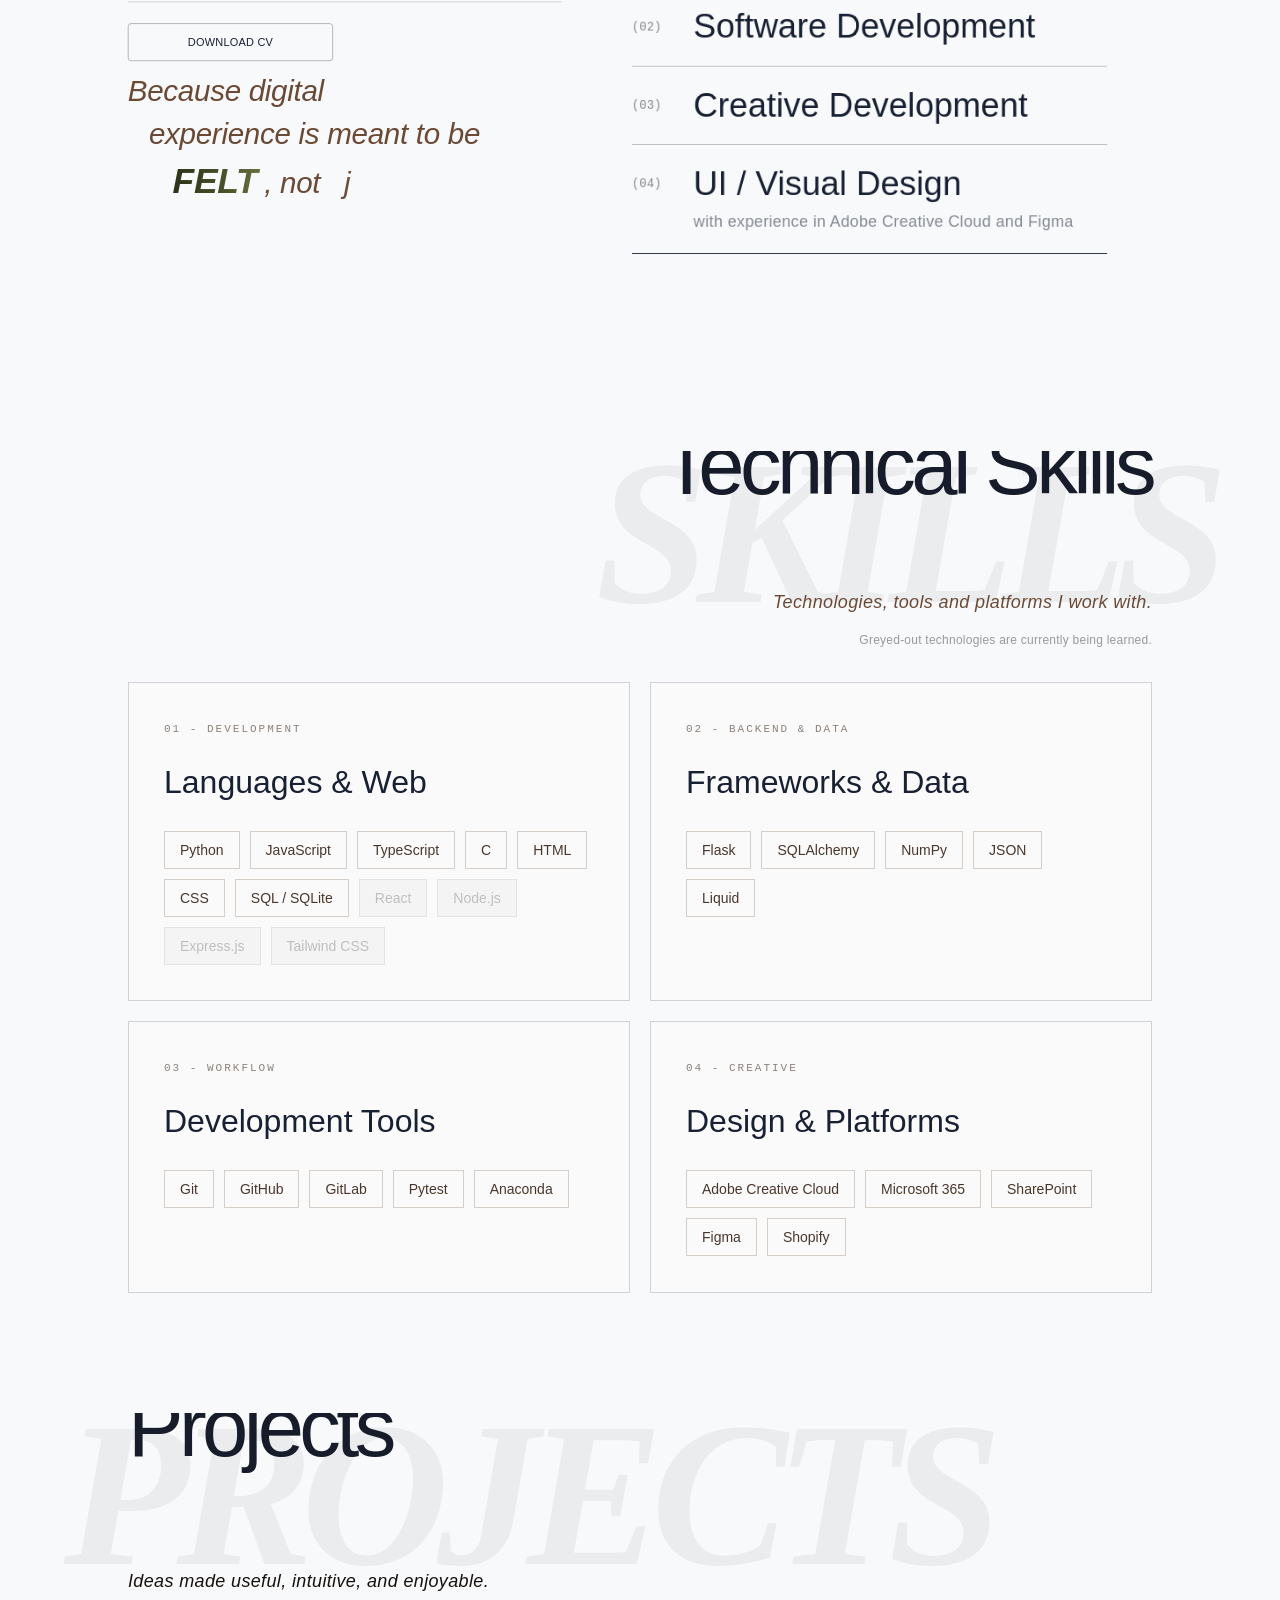
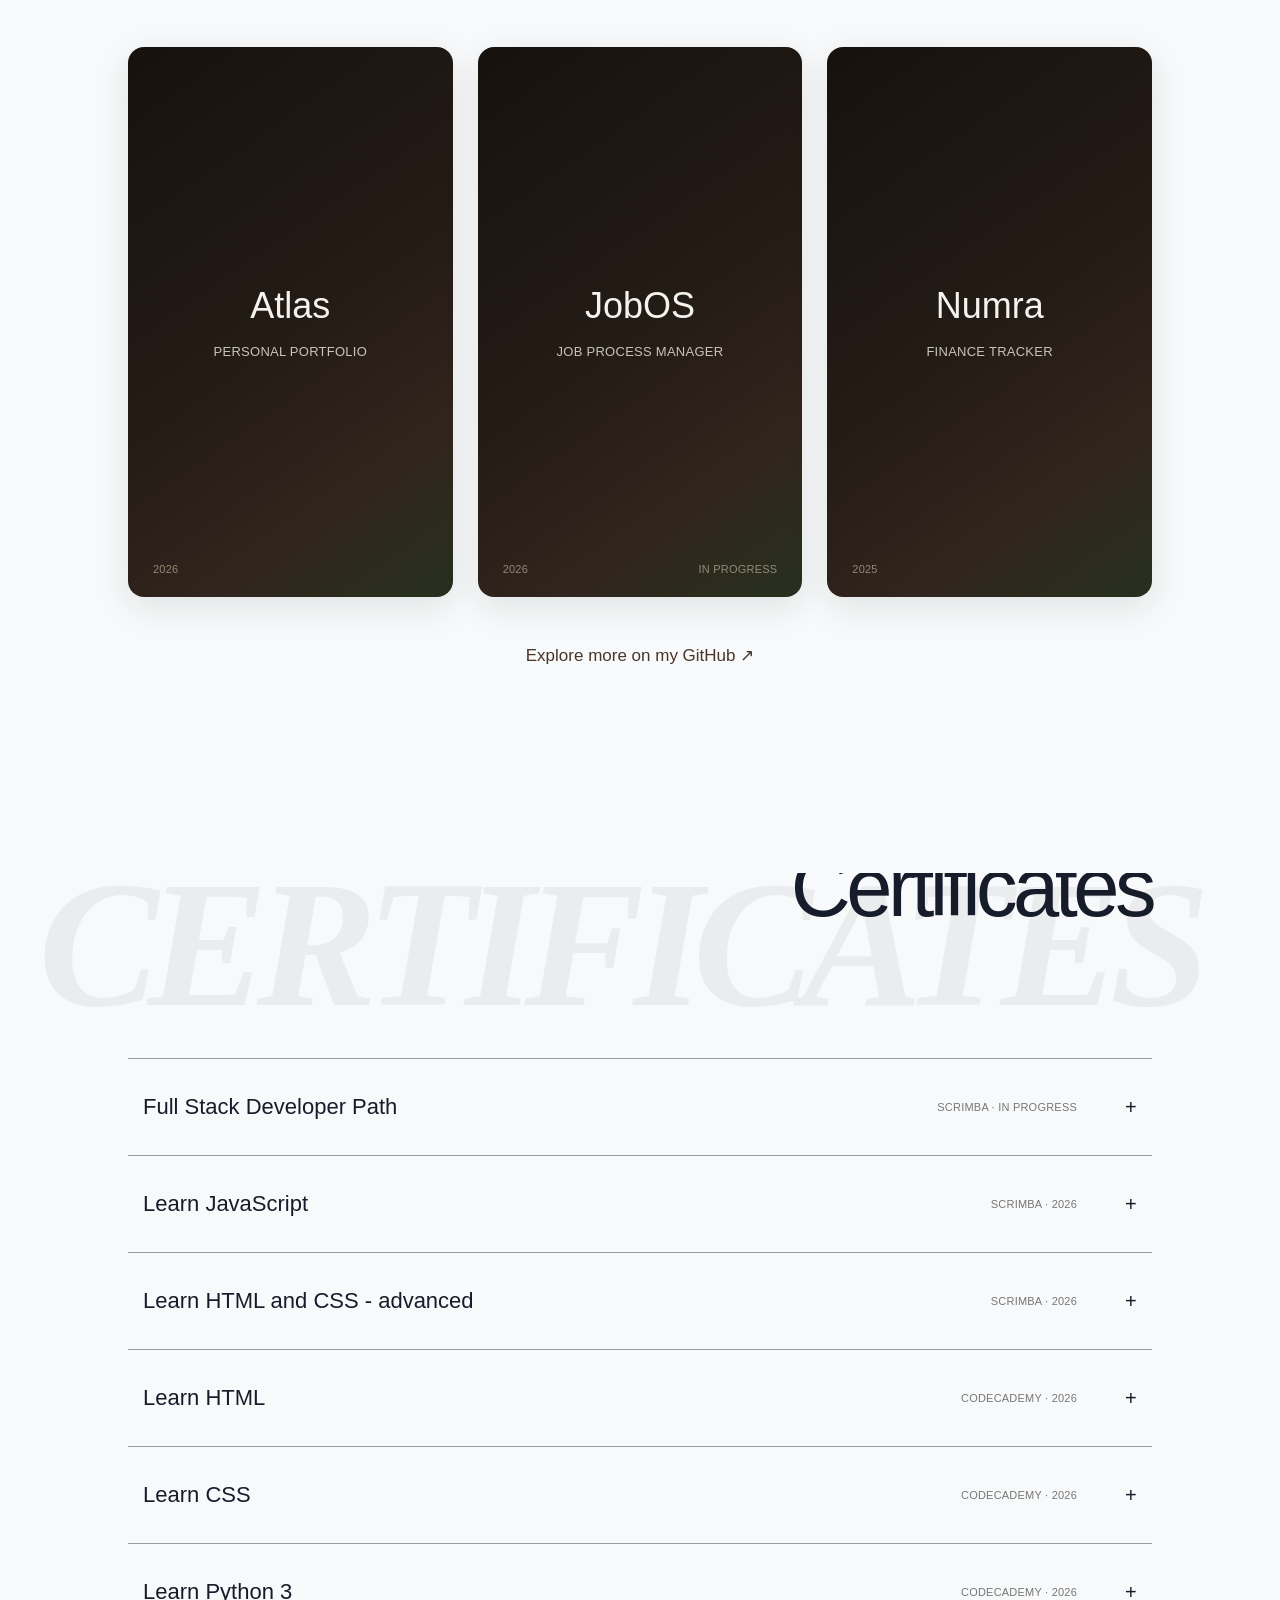
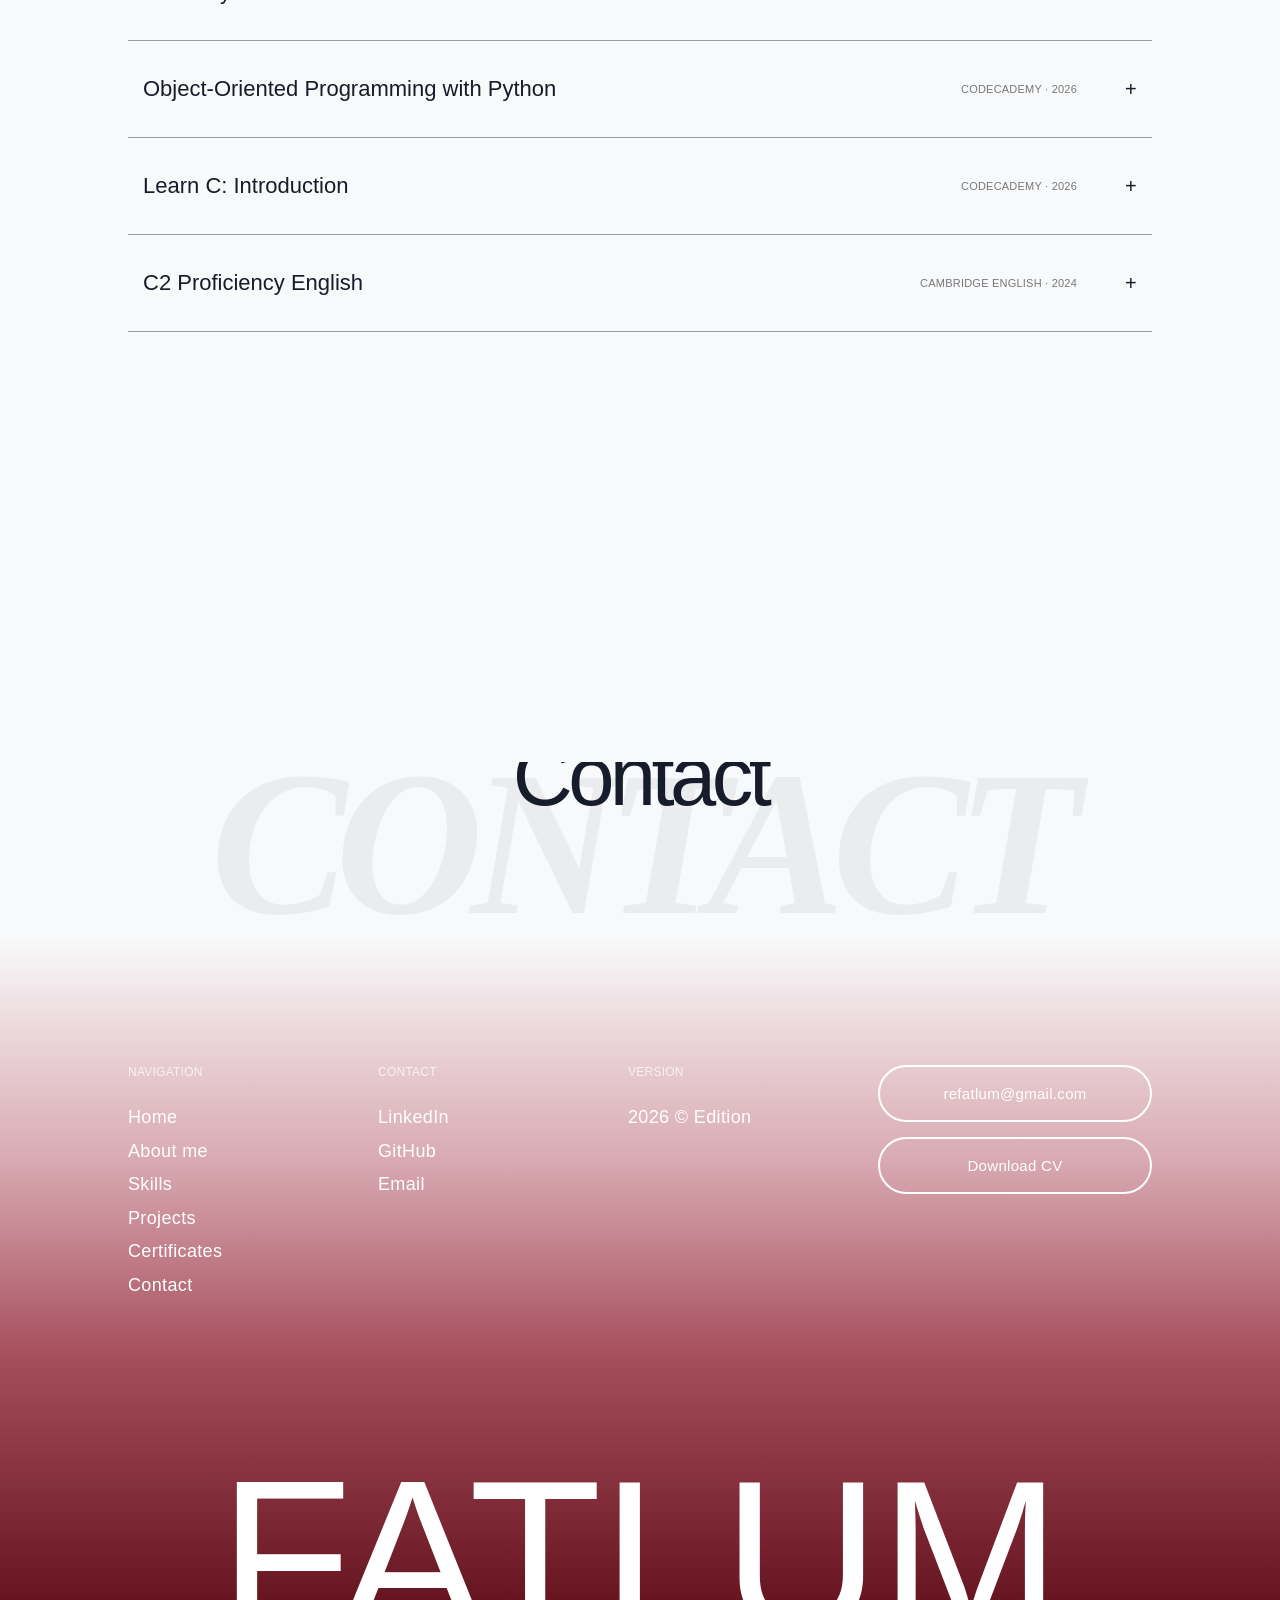
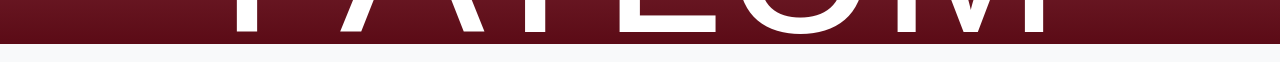
==== commit 7c8de61e: "added small note for internship" ====
--- a/index.html
+++ b/index.html
@@ -129,6 +129,11 @@
 </div>
        <div class="skills">
 
+<div class="internship-note">
+    <span class="internship-note-label">SIDE NOTE</span>
+    <p>Looking for a 3-month internship<br>in summer 2027.</p>
+</div>
+
     <div class="quick-facts">
         <p class="quick-facts-title">QUICK FACTS</p>
 
@@ -200,7 +205,7 @@
 
  
 <div class="tech-card">
-    <span class="tech-index">01 / DEVELOPMENT</span>
+    <span class="tech-index">01 - DEVELOPMENT</span>
     <h3>Languages & Web</h3>
     <div class="tech-tags">
         <span>Python</span>
@@ -218,7 +223,7 @@
 </div>
 
 <div class="tech-card">
-    <span class="tech-index">02 / BACKEND & DATA</span>
+    <span class="tech-index">02 - BACKEND & DATA</span>
     <h3>Frameworks & Data</h3>
     <div class="tech-tags">
         <span>Flask</span>
@@ -230,7 +235,7 @@
 </div>
 
 <div class="tech-card">
-    <span class="tech-index">03 / WORKFLOW</span>
+    <span class="tech-index">03 - WORKFLOW</span>
     <h3>Development Tools</h3>
     <div class="tech-tags">
         <span>Git</span>
@@ -242,7 +247,7 @@
 </div>
 
 <div class="tech-card">
-    <span class="tech-index">04 / CREATIVE</span>
+    <span class="tech-index">04 - CREATIVE</span>
     <h3>Design & Platforms</h3>
     <div class="tech-tags">
         <span>Adobe Creative Cloud</span>
--- a/style.css
+++ b/style.css
@@ -682,6 +682,72 @@
     top: 30px;
 }
 
+
+.skills {
+    position: relative;
+}
+
+.internship-note {
+    position: absolute;
+    right: -5%;
+    top: 65px;
+    width: max-content;
+    max-width: 280px;
+    padding: 17px 22px;
+
+    background: #F8F9FA;
+    border: 1px solid rgba(0, 0, 0, 0.35);
+    border-radius: 16px;
+
+    box-shadow: 0 8px 28px rgba(23, 17, 13, 0.04);
+
+    transform: rotate(3deg);
+    animation: note-slide-in 0.8s cubic-bezier(0.22, 1, 0.36, 1) both;
+}
+
+.internship-note::after {
+    content: "";
+    position: absolute;
+    bottom: -9px;
+    left: 30px;
+
+    width: 16px;
+    height: 16px;
+    background: #F8F9FA;
+
+    border-right: 1px solid rgba(107, 74, 53, 0.35);
+    border-bottom: 1px solid rgba(107, 74, 53, 0.35);
+
+    transform: rotate(45deg);
+}
+
+.internship-note-label {
+    font-family: "Clash Display", sans-serif;
+    font-size: 10px;
+    letter-spacing: 0.1em;
+    color: #6B4A35;
+}
+
+.internship-note p {
+    margin: 8px 0 0;
+    font-family: "Clash Display", sans-serif;
+    font-size: 15px;
+    line-height: 1.35;
+    color: #49362B;
+}
+
+@keyframes note-slide-in {
+    from {
+        opacity: 0;
+        translate: 45px 0;
+    }
+    to {
+        opacity: 1;
+        translate: 0 0;
+    }
+}
+
+
 .quick-facts {
     width: 100%;
     margin-top: 171px;
@@ -991,29 +1057,52 @@
 
 }
 
+
 .projects-github-link {
+    position: relative;
     display: block;
     width: fit-content;
     margin: 48px auto 0;
+
     font-family: "Clash Display", Arial, sans-serif;
     font-size: 17px;
     color: #49362B;
     text-decoration: none;
-    border-bottom: 1px solid rgba(73, 54, 43, 0.45);
-    padding-bottom: 6px;
+
     transition:
-    transform 0.3s cubic-bezier(0.22, 1, 0.36, 1),
-    opacity 0.3s ease,
-    color 0.3s ease,
-    border-color 0.3s ease;
+        transform 0.35s cubic-bezier(0.22, 1, 0.36, 1),
+        color 0.35s ease;
+}
+
+.projects-github-link::after {
+    content: "";
+    position: absolute;
+
+    left: 0;
+    bottom: -5px;
+
+    width: 100%;
+    height: 1px;
+
+    background: rgba(73, 54, 43, 0.65);
+
+    transform: scaleX(0);
+    transform-origin: right;
+
+    transition:
+        transform 0.35s cubic-bezier(0.22, 1, 0.36, 1);
 }
 
 .projects-github-link:hover {
-    color: #6B4A35;
-    border-color: #6B4A35;
+    color: #2F211A;
     transform: translateX(6px);
-    opacity: 1;
-}
+}
+
+.projects-github-link:hover::after {
+    transform: scaleX(1);
+    transform-origin: left;
+}
+
 
 @media (max-width: 800px) {
     .projects-grid {
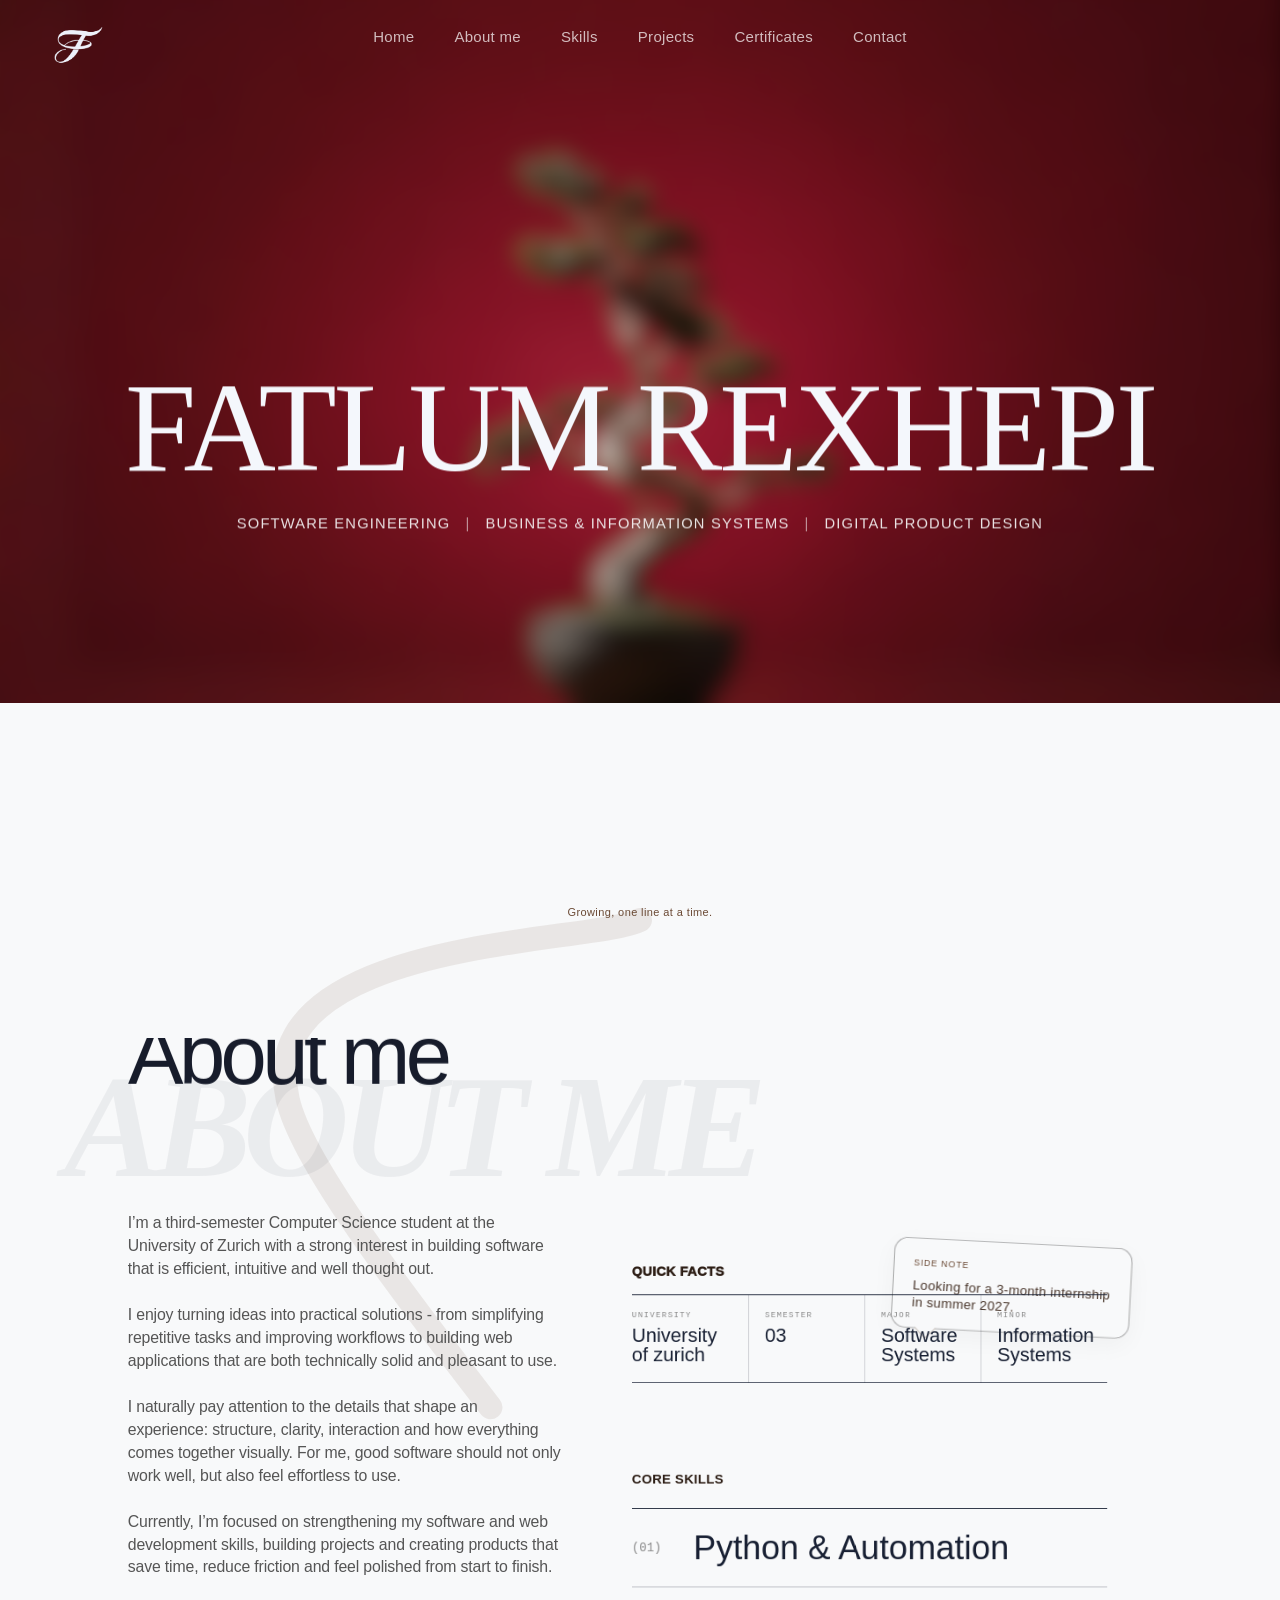
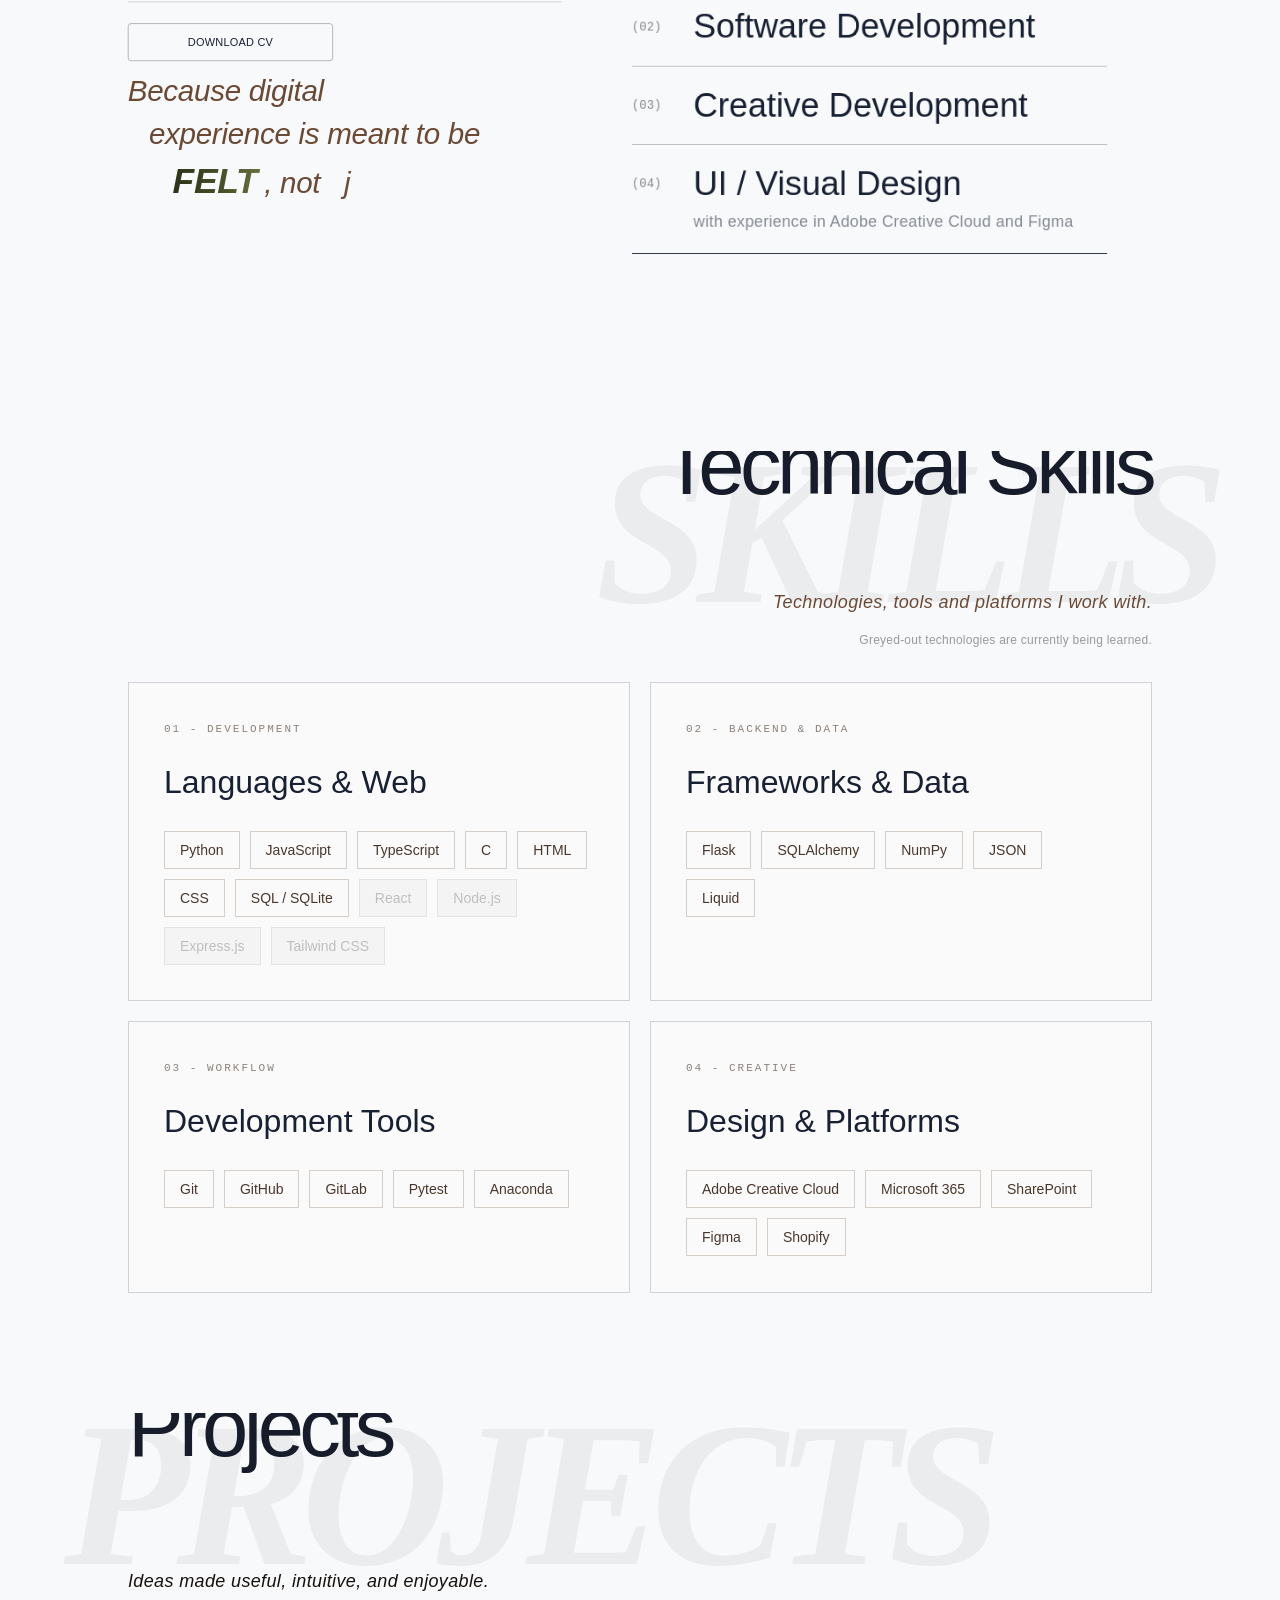
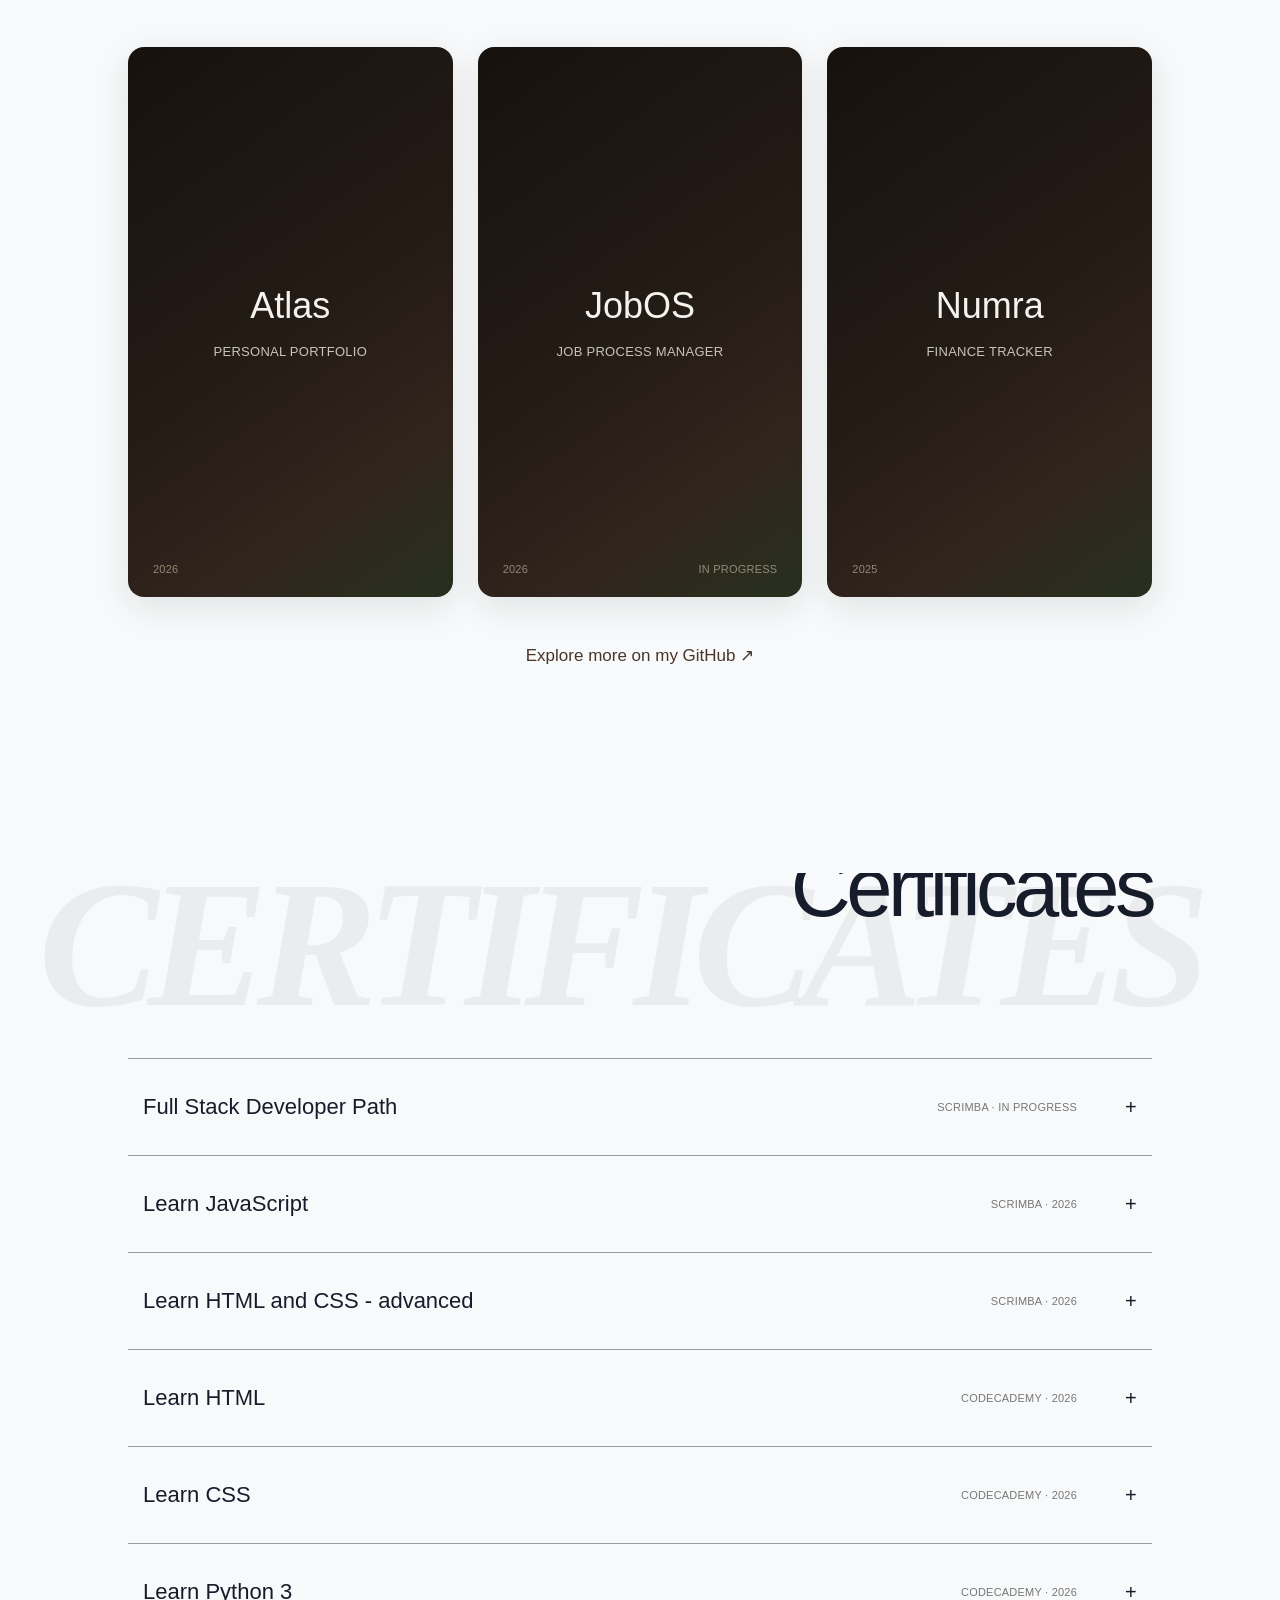
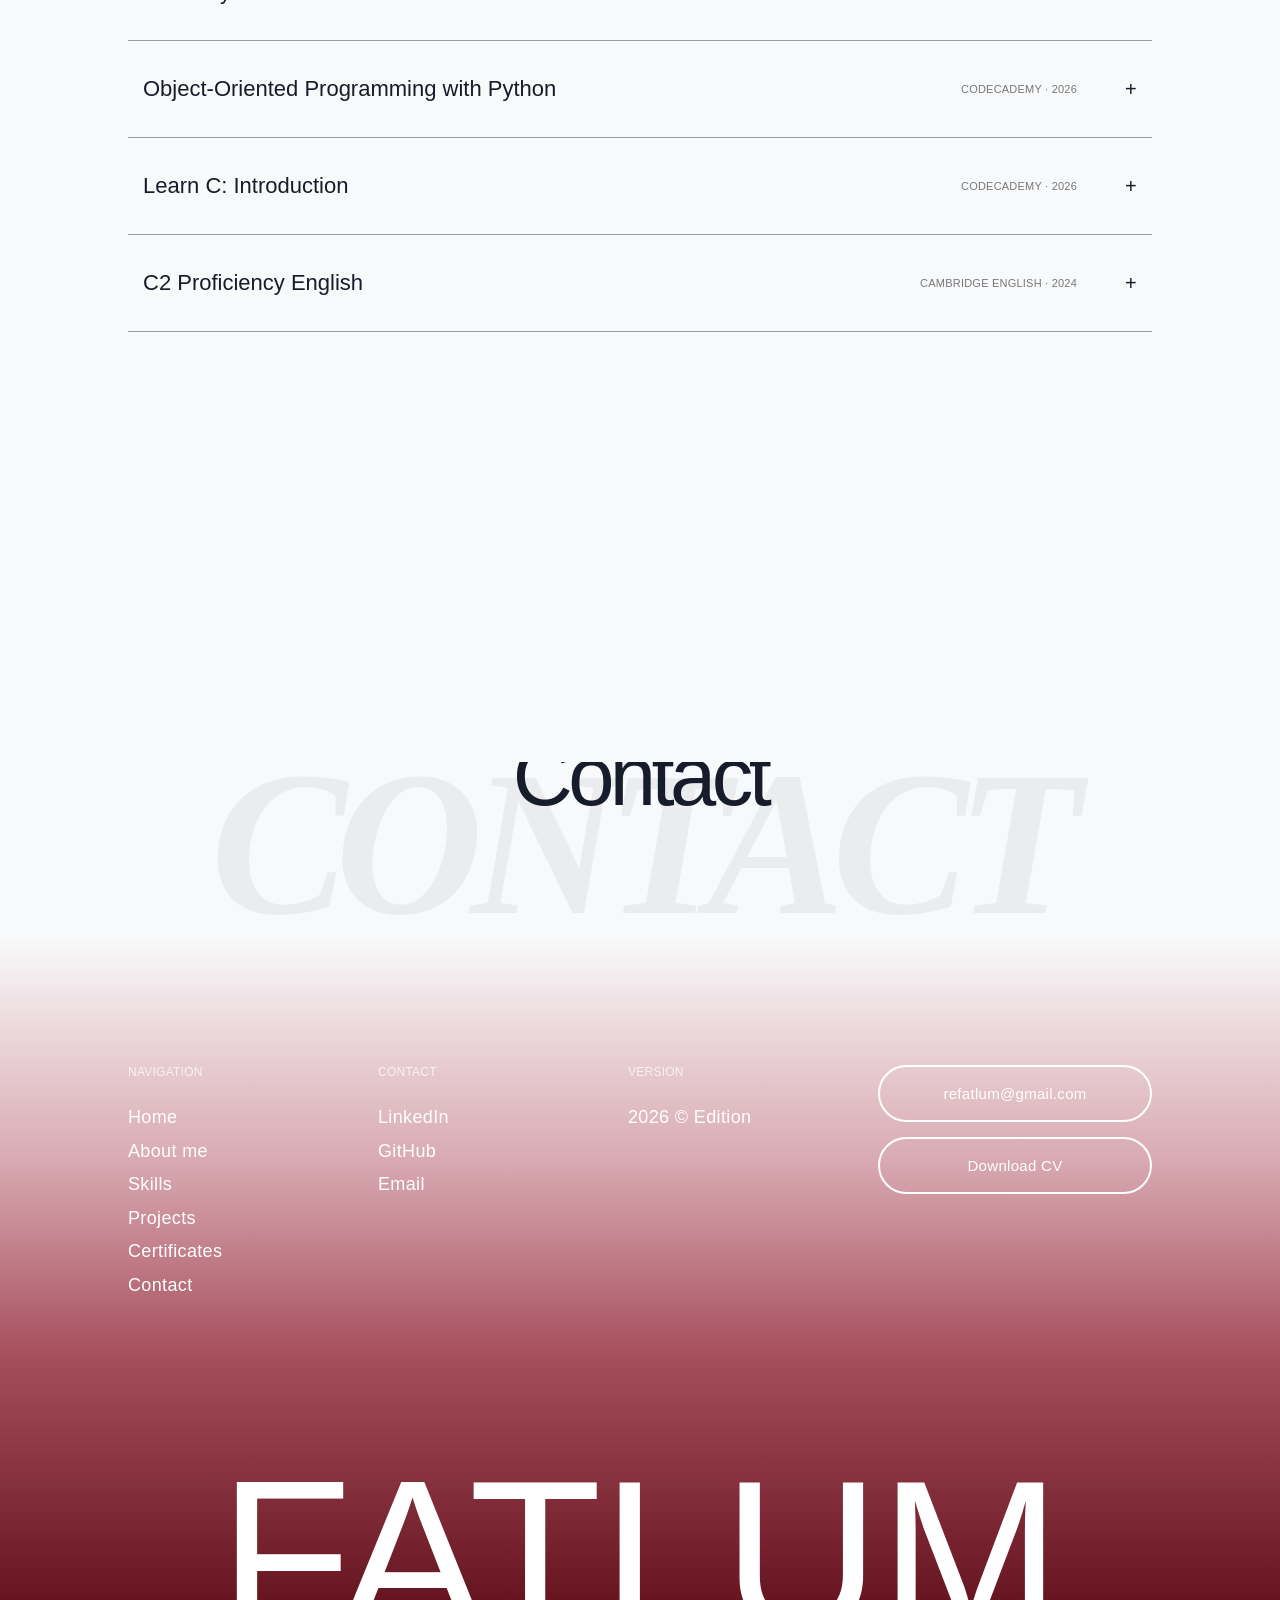
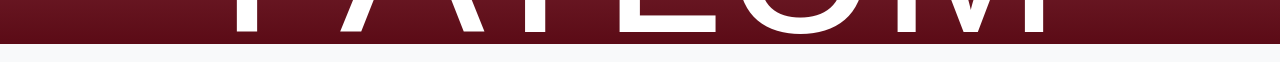
==== commit 261269de: "improve code structure and readability" ====
--- a/index.html
+++ b/index.html
@@ -1,483 +1,386 @@
 <!DOCTYPE html>
 <html lang="en">
-<head>
-    <meta charset="UTF-8">
-    <meta name="viewport" content="width=device-width, initial-scale=1.0">
-    <title>Portfolio</title>
+    
 
-<link href="https://api.fontshare.com/v2/css?f[]=clash-display@1&display=swap" rel="stylesheet">
-<link href="https://api.fontshare.com/v2/css?f[]=stardom@400&f[]=boska@201&display=swap" rel="stylesheet">
-
-<link rel="stylesheet" href="style.css">
-<link rel="icon" type="image/png" href="images/b.png">
-<script src="script.js" defer></script>
-</head>
-
-
-
-<body>
-    <header id="hero">
-<nav>
-    <a class="nav-logo" href="#hero" aria-label="Back to top">
-    <img src="images/b.png" alt="Fatlum Rexhepi logo">
-</a>
-    <ul>
-        <li><a href="#hero">Home</a></li>
-        <li><a href="#about">About me</a></li>
-        <li><a href="#technical-skills">Skills</a></li>
-        <li><a href="#projects">Projects</a></li>
-        <li><a href="#certificates">Certificates</a></li>
-        <li><a href="#contact">Contact</a></li>
-    </ul>
-</nav>
-<nav class="side-nav">
-   <ul>
-        <li><a href="#hero">Home</a></li>
-        <li><a href="#about">About me</a></li>
-        <li><a href="#technical-skills">Skills</a></li>
-        <li><a href="#projects">Projects</a></li>
-        <li><a href="#certificates">Certificates</a></li>
-        <li><a href="#contact">Contact</a></li>
-    </ul>
-</nav>
-
-        <div id="header-text">
-            <h1>FATLUM REXHEPI</h1>
-            <h2 aria-label="SOFTWARE ENGINEERING | BUSINESS & INFORMATION SYSTEMS | DIGITAL PRODUCT DESIGN">
-                <span>Software Engineering</span>
-                <span class="hero-separator" aria-hidden="true">|</span>
-                <span>Business & Information Systems</span>
-                <span class="hero-separator" aria-hidden="true">|</span>
-                <span>Digital Product Design</span>
-            </h2>
+    <head>
+        <meta charset="UTF-8">
+        <meta name="viewport" content="width=device-width, initial-scale=1.0">
+        <title>Portfolio</title>
+        <link href="https://api.fontshare.com/v2/css?f[]=clash-display@1&display=swap" rel="stylesheet">
+        <link href="https://api.fontshare.com/v2/css?f[]=stardom@400&f[]=boska@201&display=swap" rel="stylesheet">
+        <link rel="stylesheet" href="style.css">
+        <link rel="icon" type="image/png" href="images/b.png">
+        <script src="script.js" defer></script>
+    </head>
+    
+    
+    <body>
+        <header id="hero">
+            <nav>
+                <a class="nav-logo" href="#hero" aria-label="Back to top">
+                    <img src="images/b.png" alt="Fatlum Rexhepi logo">
+                </a>
+                <ul>
+                    <li><a href="#hero">Home</a></li>
+                    <li><a href="#about">About me</a></li>
+                    <li><a href="#technical-skills">Skills</a></li>
+                    <li><a href="#projects">Projects</a></li>
+                    <li><a href="#certificates">Certificates</a></li>
+                    <li><a href="#contact">Contact</a></li>
+                </ul>
+            </nav>
+            <nav class="side-nav">
+                <ul>
+                    <li><a href="#hero">Home</a></li>
+                    <li><a href="#about">About me</a></li>
+                    <li><a href="#technical-skills">Skills</a></li>
+                    <li><a href="#projects">Projects</a></li>
+                    <li><a href="#certificates">Certificates</a></li>
+                    <li><a href="#contact">Contact</a></li>
+                </ul>
+            </nav>
+            <div id="header-text">
+                <h1>FATLUM REXHEPI</h1>
+                <h2 aria-label="SOFTWARE ENGINEERING | BUSINESS & INFORMATION SYSTEMS | DIGITAL PRODUCT DESIGN">
+                    <span>Software Engineering</span>
+                    <span class="hero-separator" aria-hidden="true">|</span>
+                    <span>Business & Information Systems</span>
+                    <span class="hero-separator" aria-hidden="true">|</span>
+                    <span>Digital Product Design</span>
+                </h2>
+            </div>
+        </header>
+        <p class="tree-caption">
+            Growing, one line at a time.
+        </p>
+        <main>
+            <div id="snake-layer" aria-hidden="true">
+                <svg
+                id="snake-svg"
+                xmlns="http://www.w3.org/2000/svg"
+                preserveAspectRatio="none"
+                focusable="false"
+                >
+                <path id="snake-path"></path>
+            </svg>
         </div>
-    </header>
-
-
-    <p class="tree-caption">
-    Growing, one line at a time.
-</p>
-
-<main>
-    <div id="snake-layer" aria-hidden="true">
-        <svg
-            id="snake-svg"
-            xmlns="http://www.w3.org/2000/svg"
-            preserveAspectRatio="none"
-            focusable="false"
-        >
-            <path id="snake-path"></path>
-        </svg>
-    </div>
-
-
-
-
-    <section id="about" class="about title-section title-left" data-title="ABOUT ME">
-    <h2>About me</h2>
-    <div class="about-content">
-
-        <div class="about-left">
-            <div class="about-left-text">
-                <p>
-                    I’m a third-semester Computer Science student at the University of Zurich with a strong interest in building software that is efficient, intuitive and well thought out.
-                </p>
-
-                <p>
-                    I enjoy turning ideas into practical solutions - from simplifying repetitive tasks and improving workflows to building web applications that are both technically solid and pleasant to use.
-                </p>
-
-                <p>
-                    I naturally pay attention to the details that shape an experience: structure, clarity, interaction and how everything comes together visually. For me, good software should not only work well, but also feel effortless to use.
-                </p>
-
-                <p>
-                    Currently, I’m focused on strengthening my software and web development skills, building projects and creating products that save time, reduce friction and feel polished from start to finish.
-                </p>
-            </div>
-<div class="about-bottom-left">
-        <a class="cv-button" href="CV_Fatlum_Rexhepi_English.pdf" download>
-            Download CV
-        </a>
-
-            <p id="quote">
-    <span class="quote-line line1">
-        Because digital
-    </span>
-
-    <span class="quote-line line2">
-        experience is meant to be
-    </span>
-
-    <span class="quote-line line3">
-        <span id="felt">FELT</span>, not
-        <span id="justseen"> &nbsp;
-            <span class="f1">j</span>
-            <span class="f2">u</span>
-            <span class="f3">s</span>
-            <span class="f4">t</span>
-            <span class="f5">&nbsp;</span>
-            <span class="f6">s</span>
-            <span class="f7">e</span>
-            <span class="f8">e</span>
-            <span class="f9">n</span>
-        </span>
-    </span>
-</p>
-        </div>
-
-</div>
-       <div class="skills">
-
-<div class="internship-note">
-    <span class="internship-note-label">SIDE NOTE</span>
-    <p>Looking for a 3-month internship<br>in summer 2027.</p>
-</div>
-
-    <div class="quick-facts">
-        <p class="quick-facts-title">QUICK FACTS</p>
-
-        <div class="facts-grid">
-
-            <div class="fact">
-                <span class="fact-label">UNIVERSITY</span>
-                <span class="fact-value">University of zurich</span>
-            </div>
-
-            <div class="fact">
-                <span class="fact-label">SEMESTER</span>
-                <span class="fact-value">03</span>
-            </div>
-
-            <div class="fact">
-                <span class="fact-label">MAJOR</span>
-                <span class="fact-value">Software Systems</span>
-            </div>
-
-            <div class="fact">
-                <span class="fact-label">MINOR</span>
-                <span class="fact-value">Information Systems</span>
-            </div>
-
-        </div>
-    </div>
-
-<div class="core-skills">
-    <p class="skills-title">CORE SKILLS</p>
-
-    <div class="skill-row">
-        <span class="skill-number">(01)</span>
-        <span class="skill-name">Python & Automation</span>
-    </div>
-
-    <div class="skill-row">
-        <span class="skill-number">(02)</span>
-        <span class="skill-name">Software Development</span>
-    </div>
-
-    <div class="skill-row">
-        <span class="skill-number">(03)</span>
-        <span class="skill-name">Creative Development</span>
-    </div>
-
-    <div class="skill-row skill-row-design">
-        <span class="skill-number">(04)</span>
-        <span class="skill-name">UI / Visual Design</span>
-        <span class="skill-sub">with experience in Adobe Creative Cloud and Figma</span>
-    </div>
-
-</div>
-
-    
-</section>
-
-
-<section id="technical-skills" class="title-section title-right" data-title="SKILLS">
-    <h2>Technical Skills</h2>
-
-    <p class="technical-skills-intro">
-        Technologies, tools and platforms I work with.
-    </p>
-<p class="technical-skills-note">
-    Greyed-out technologies are currently being learned.
-</p>
-    <div class="technical-skills-grid">
-
- 
-<div class="tech-card">
-    <span class="tech-index">01 - DEVELOPMENT</span>
-    <h3>Languages & Web</h3>
-    <div class="tech-tags">
-        <span>Python</span>
-        <span>JavaScript</span>
-        <span>TypeScript</span>
-        <span>C</span>
-        <span>HTML</span>
-        <span>CSS</span>
-        <span>SQL / SQLite</span>
-        <span class="in-progress">React</span>
-        <span class="in-progress">Node.js</span>
-        <span class="in-progress">Express.js</span>
-        <span class="in-progress">Tailwind CSS</span>
-    </div>
-</div>
-
-<div class="tech-card">
-    <span class="tech-index">02 - BACKEND & DATA</span>
-    <h3>Frameworks & Data</h3>
-    <div class="tech-tags">
-        <span>Flask</span>
-        <span>SQLAlchemy</span>
-        <span>NumPy</span>
-        <span>JSON</span>
-        <span>Liquid</span>
-    </div>
-</div>
-
-<div class="tech-card">
-    <span class="tech-index">03 - WORKFLOW</span>
-    <h3>Development Tools</h3>
-    <div class="tech-tags">
-        <span>Git</span>
-        <span>GitHub</span>
-        <span>GitLab</span>
-        <span>Pytest</span>
-        <span>Anaconda</span>
-    </div>
-</div>
-
-<div class="tech-card">
-    <span class="tech-index">04 - CREATIVE</span>
-    <h3>Design & Platforms</h3>
-    <div class="tech-tags">
-        <span>Adobe Creative Cloud</span>
-        <span>Microsoft 365</span>
-        <span>SharePoint</span>
-        <span>Figma</span>
-        <span>Shopify</span>
-    </div>
-</div>
-
-
-
-</section>
-
-
-
-
-
-
-<section id="projects" class="title-section title-left" data-title="PROJECTS">
-    <h2>Projects</h2>
-
-<p class="projects-intro">
-    Ideas made useful, intuitive, and enjoyable.
-</p>
-
-<div class="projects-grid">
-
-    <div class="project-card">
-        <div class="project-image">
-            <img src="images/projects_portfolio.png" alt="Portfolio Website">
-
-            <div class="project-label">
-                <h3>Atlas</h3>
-                <p>PERSONAL PORTFOLIO</p>
-            </div>
-
-            <div class="project-meta">
-                <span>2026</span>
-            </div>
-
-            <div class="project-overlay">
-                <p>
-                    A personal portfolio I built to bring my projects together in one place.
-                </p>
-<br>
-                <p>
-
-                    I used it to improve my HTML and CSS skills, while also learning the basics of Git, deploying a website online, and using JavaScript in practice for the first time.
-                </p>
-
-                <a href="https://github.com/fatlumrexhepi/portfolio" target="_blank">GitHub ↗</a>
-            </div>
-        </div>
-    </div>
-
-
-    <div class="project-card">
-        <div class="project-image">
-            <img src="images/projects_jobos.png" alt="JobOS">
-
-            <div class="project-label">
-                <h3>JobOS</h3>
-                <p>JOB PROCESS MANAGER</p>
-            </div>
-
-            <div class="project-meta">
-                <span>2026</span>
-                <span>IN PROGRESS</span>
-            </div>
-
-            <div class="project-overlay">
-                <p>
-                    A job application tracker built to keep the entire search process in one place.
-                </p>
-<br>
-                <p>
-                    Brings key job details together, lets you save opportunities, mark them as checked and track applications in one place.
-                </p>
+        
+        
+        <!-- About -->
+        <section id="about" class="about title-section title-left" data-title="ABOUT ME">
+            <h2>About me</h2>
+            <div class="about-content">
+                <div class="about-left">
+                    <div class="about-left-text">
+                        <p>
+                            I’m a third-semester Computer Science student at the University of Zurich with a strong interest in building software that is efficient, intuitive and well thought out.
+                        </p>
+                        <p>
+                            I enjoy turning ideas into practical solutions - from simplifying repetitive tasks and improving workflows to building web applications that are both technically solid and pleasant to use.
+                        </p>
+                        <p>
+                            I naturally pay attention to the details that shape an experience: structure, clarity, interaction and how everything comes together visually. For me, good software should not only work well, but also feel effortless to use.
+                        </p>
+                        <p>
+                            Currently, I’m focused on strengthening my software and web development skills, building projects and creating products that save time, reduce friction and feel polished from start to finish.
+                        </p>
+                    </div>
+                    <div class="about-bottom-left">
+                        <a class="cv-button" href="CV_Fatlum_Rexhepi_English.pdf" download>
+                            Download CV
+                        </a>
+                        <p id="quote">
+                            <span class="quote-line line1">
+                                Because digital
+                            </span>
+                            <span class="quote-line line2">
+                                experience is meant to be
+                            </span>
+                            <span class="quote-line line3">
+                                <span id="felt">FELT</span>, not
+                                <span id="justseen"> &nbsp;
+                                    <span class="f1">j</span>
+                                    <span class="f2">u</span>
+                                    <span class="f3">s</span>
+                                    <span class="f4">t</span>
+                                    <span class="f5">&nbsp;</span>
+                                    <span class="f6">s</span>
+                                    <span class="f7">e</span>
+                                    <span class="f8">e</span>
+                                    <span class="f9">n</span>
+                                </span>
+                            </span>
+                        </p>
+                    </div>
+                </div>
+                <div class="skills">
+                    <div class="internship-note">
+                        <span class="internship-note-label">SIDE NOTE</span>
+                        <p>Looking for a 3-month internship<br>in summer 2027.</p>
+                    </div>
+                    <div class="quick-facts">
+                        <p class="quick-facts-title">QUICK FACTS</p>
+                        <div class="facts-grid">
+                            <div class="fact">
+                                <span class="fact-label">UNIVERSITY</span>
+                                <span class="fact-value">University of zurich</span>
+                            </div>
+                            <div class="fact">
+                                <span class="fact-label">SEMESTER</span>
+                                <span class="fact-value">03</span>
+                            </div>
+                            <div class="fact">
+                                <span class="fact-label">MAJOR</span>
+                                <span class="fact-value">Software Systems</span>
+                            </div>
+                            <div class="fact">
+                                <span class="fact-label">MINOR</span>
+                                <span class="fact-value">Information Systems</span>
+                            </div>
+                        </div>
+                    </div>
+                    <div class="core-skills">
+                        <p class="skills-title">CORE SKILLS</p>
+                        <div class="skill-row">
+                            <span class="skill-number">(01)</span>
+                            <span class="skill-name">Python & Automation</span>
+                        </div>
+                        <div class="skill-row">
+                            <span class="skill-number">(02)</span>
+                            <span class="skill-name">Software Development</span>
+                        </div>
+                        <div class="skill-row">
+                            <span class="skill-number">(03)</span>
+                            <span class="skill-name">Creative Development</span>
+                        </div>
+                        <div class="skill-row skill-row-design">
+                            <span class="skill-number">(04)</span>
+                            <span class="skill-name">UI / Visual Design</span>
+                            <span class="skill-sub">with experience in Adobe Creative Cloud and Figma</span>
+                        </div>
+                    </div>
+                </section>
                 
-                <a href="https://github.com/fatlumrexhepi/JobOS" target="_blank">GitHub ↗</a>
-            </div>
-        </div>
-    </div>
-
-
-    <div class="project-card">
-        <div class="project-image">
-            <img src="images/projects_numra.png" alt="Numera">
-
-            <div class="project-label">
-                <h3>Numra</h3>
-                <p>FINANCE TRACKER</p>
-            </div>
-
-            <div class="project-meta">
-                <span>2025</span>
-            </div>
-
-            <div class="project-overlay">
-                <p>
-                    Originally built as a school project at Kantonsschule Baden and later improved further.
-
-                </p>
-                <br>
-                <p> 
-                    I used the redesign to strengthen my Python and CSS skills while giving the project a cleaner, more polished look.
-                </p>
-
-                <a href="https://github.com/fatlumrexhepi/Numra" target="_blank">GitHub ↗</a>
-            </div>
-        </div>
-    </div>
-
-</div>
-
-<a class="projects-github-link" href="https://github.com/fatlumrexhepi" target="_blank" rel="noopener noreferrer">Explore more on my GitHub ↗</a>
-</section>
-
-
-
-
-
-<section id="certificates" class="title-section title-right" data-title="CERTIFICATES">
-    <h2>Certificates</h2>
-
-    <div class="certificate-list">
-
-
-        <a class="certificate-item cert1"
-           href="https://scrimba.com/fullstack-path-c0fullstack"
-           target="_blank">
-
-            <span>Full Stack Developer Path</span>
-            <span class="certificate-meta">SCRIMBA · IN PROGRESS</span>
-            <span class="certificate-open">+</span>
-        </a>
-
-        <a class="certificate-item cert2"
-           href="certificates/fatlumrexhepi_Learn JavaScript.pdf"
-           target="_blank">
-
-            <span>Learn JavaScript</span>
-            <span class="certificate-meta">SCRIMBA · 2026</span>
-            <span class="certificate-open">+</span>
-        </a>
-
-        <a class="certificate-item cert3"
-           href="certificates/fatlumrexhepi_Learn HTML and CSS.pdf"
-           target="_blank">
-
-            <span>Learn HTML and CSS - advanced</span>
-            <span class="certificate-meta">SCRIMBA · 2026</span>
-            <span class="certificate-open">+</span>
-        </a>
-
-        <a class="certificate-item cert4"
-           href="certificates/fatlumrexhepi_Learn HTML.pdf"
-           target="_blank">
-
-            <span>Learn HTML</span>
-            <span class="certificate-meta">CODECADEMY · 2026</span>
-            <span class="certificate-open">+</span>
-        </a>
-
-        <a class="certificate-item cert5"
-           href="certificates/fatlumrexhepi_Learn CSS.pdf"
-           target="_blank">
-
+                
+                <!-- Technical skills -->
+                <section id="technical-skills" class="title-section title-right" data-title="SKILLS">
+                    <h2>Technical Skills</h2>
+                    <p class="technical-skills-intro">
+                        Technologies, tools and platforms I work with.
+                    </p>
+                    <p class="technical-skills-note">
+                        Greyed-out technologies are currently being learned.
+                    </p>
+                    <div class="technical-skills-grid">
+                        <div class="tech-card">
+                            <span class="tech-index">01 - DEVELOPMENT</span>
+                            <h3>Languages & Web</h3>
+                            <div class="tech-tags">
+                                <span>Python</span>
+                                <span>JavaScript</span>
+                                <span>TypeScript</span>
+                                <span>C</span>
+                                <span>HTML</span>
+                                <span>CSS</span>
+                                <span>SQL / SQLite</span>
+                                <span class="in-progress">React</span>
+                                <span class="in-progress">Node.js</span>
+                                <span class="in-progress">Express.js</span>
+                                <span class="in-progress">Tailwind CSS</span>
+                            </div>
+                        </div>
+                        <div class="tech-card">
+                            <span class="tech-index">02 - BACKEND & DATA</span>
+                            <h3>Frameworks & Data</h3>
+                            <div class="tech-tags">
+                                <span>Flask</span>
+                                <span>SQLAlchemy</span>
+                                <span>NumPy</span>
+                                <span>JSON</span>
+                                <span>Liquid</span>
+                            </div>
+                        </div>
+                        <div class="tech-card">
+                            <span class="tech-index">03 - WORKFLOW</span>
+                            <h3>Development Tools</h3>
+                            <div class="tech-tags">
+                                <span>Git</span>
+                                <span>GitHub</span>
+                                <span>GitLab</span>
+                                <span>Pytest</span>
+                                <span>Anaconda</span>
+                            </div>
+                        </div>
+                        <div class="tech-card">
+                            <span class="tech-index">04 - CREATIVE</span>
+                            <h3>Design & Platforms</h3>
+                            <div class="tech-tags">
+                                <span>Adobe Creative Cloud</span>
+                                <span>Microsoft 365</span>
+                                <span>SharePoint</span>
+                                <span>Figma</span>
+                                <span>Shopify</span>
+                            </div>
+                        </div>
+                    </section>
+                    
+                    
+                    <!-- Projects -->
+                    <section id="projects" class="title-section title-left" data-title="PROJECTS">
+                        <h2>Projects</h2>
+                        <p class="projects-intro">
+                            Ideas made useful, intuitive, and enjoyable.
+                        </p>
+                        <div class="projects-grid">
+                            <div class="project-card">
+                                <div class="project-image">
+                                    <img src="images/projects_portfolio.png" alt="Portfolio Website">
+                                    <div class="project-label">
+                                        <h3>Atlas</h3>
+                                        <p>PERSONAL PORTFOLIO</p>
+                                    </div>
+                                    <div class="project-meta">
+                                        <span>2026</span>
+                                    </div>
+                                    <div class="project-overlay">
+                                        <p>
+                                            A personal portfolio I built to bring my projects together in one place.
+                                        </p>
+                                        <br>
+                                        <p>
+                                            I used it to improve my HTML and CSS skills, while also learning the basics of Git, deploying a website online, and using JavaScript in practice for the first time.
+                                        </p>
+                                        <a href="https://github.com/fatlumrexhepi/portfolio" target="_blank">GitHub ↗</a>
+                                    </div>
+                                </div>
+                            </div>
+                            <div class="project-card">
+                                <div class="project-image">
+                                    <img src="images/projects_jobos.png" alt="JobOS">
+                                    <div class="project-label">
+                                        <h3>JobOS</h3>
+                                        <p>JOB PROCESS MANAGER</p>
+                                    </div>
+                                    <div class="project-meta">
+                                        <span>2026</span>
+                                        <span>IN PROGRESS</span>
+                                    </div>
+                                    <div class="project-overlay">
+                                        <p>
+                                            A job application tracker built to keep the entire search process in one place.
+                                        </p>
+                                        <br>
+                                        <p>
+                                            Brings key job details together, lets you save opportunities, mark them as checked and track applications in one place.
+                                        </p>
+                                        <a href="https://github.com/fatlumrexhepi/JobOS" target="_blank">GitHub ↗</a>
+                                    </div>
+                                </div>
+                            </div>
+                            <div class="project-card">
+                                <div class="project-image">
+                                    <img src="images/projects_numra.png" alt="Numera">
+                                    <div class="project-label">
+                                        <h3>Numra</h3>
+                                        <p>FINANCE TRACKER</p>
+                                    </div>
+                                    <div class="project-meta">
+                                        <span>2025</span>
+                                    </div>
+                                    <div class="project-overlay">
+                                        <p>
+                                            Originally built as a school project at Kantonsschule Baden and later improved further.
+                                        </p>
+                                        <br>
+                                        <p>
+                                            I used the redesign to strengthen my Python and CSS skills while giving the project a cleaner, more polished look.
+                                        </p>
+                                        <a href="https://github.com/fatlumrexhepi/Numra" target="_blank">GitHub ↗</a>
+                                    </div>
+                                </div>
+                            </div>
+                        </div>
+                        <a class="projects-github-link" href="https://github.com/fatlumrexhepi" target="_blank" rel="noopener noreferrer">Explore more on my GitHub ↗</a>
+                    </section>
+                    
+                    
+                    <!-- Certificates -->
+                    <section id="certificates" class="title-section title-right" data-title="CERTIFICATES">
+                        <h2>Certificates</h2>
+                        <div class="certificate-list">
+                            <a class="certificate-item cert1"
+                            href="https://scrimba.com/fullstack-path-c0fullstack"
+                            target="_blank">
+                            <span>Full Stack Developer Path</span>
+                            <span class="certificate-meta">SCRIMBA · IN PROGRESS</span>
+                            <span class="certificate-open">+</span>
+                        </a>
+                        <a class="certificate-item cert2"
+                        href="certificates/fatlumrexhepi_Learn JavaScript.pdf"
+                        target="_blank">
+                        <span>Learn JavaScript</span>
+                        <span class="certificate-meta">SCRIMBA · 2026</span>
+                        <span class="certificate-open">+</span>
+                    </a>
+                    <a class="certificate-item cert3"
+                    href="certificates/fatlumrexhepi_Learn HTML and CSS.pdf"
+                    target="_blank">
+                    <span>Learn HTML and CSS - advanced</span>
+                    <span class="certificate-meta">SCRIMBA · 2026</span>
+                    <span class="certificate-open">+</span>
+                </a>
+                <a class="certificate-item cert4"
+                href="certificates/fatlumrexhepi_Learn HTML.pdf"
+                target="_blank">
+                <span>Learn HTML</span>
+                <span class="certificate-meta">CODECADEMY · 2026</span>
+                <span class="certificate-open">+</span>
+            </a>
+            <a class="certificate-item cert5"
+            href="certificates/fatlumrexhepi_Learn CSS.pdf"
+            target="_blank">
             <span>Learn CSS</span>
             <span class="certificate-meta">CODECADEMY · 2026</span>
             <span class="certificate-open">+</span>
         </a>
-
         <a class="certificate-item cert6"
-           href="certificates/fatlumrexhepi_ Learn Python 3.pdf"
-           target="_blank">
-
-            <span>Learn Python 3</span>
-            <span class="certificate-meta">CODECADEMY · 2026</span>
-            <span class="certificate-open">+</span>
-        </a>
-
-        <a class="certificate-item cert7"
-           href="certificates/fatlumrexhep_ Object-Oriented Programming with Python.pdf"
-           target="_blank">
-
-            <span>Object-Oriented Programming with Python</span>
-            <span class="certificate-meta">CODECADEMY · 2026</span>
-            <span class="certificate-open">+</span>
-        </a>
-
-        <a class="certificate-item cert8"
-           href="certificates/fatlumrexhepi_Learn C Introduction.pdf"
-           target="_blank">
-
-            <span>Learn C: Introduction</span>
-            <span class="certificate-meta">CODECADEMY · 2026</span>
-            <span class="certificate-open">+</span>
-        </a>
-
-        <a class="certificate-item cert9"
-           href="certificates/fatlumrexhepi_C2 Proficiency English.pdf"
-           target="_blank">
-
-            <span>C2 Proficiency English</span>
-            <span class="certificate-meta">CAMBRIDGE ENGLISH · 2024</span>
-            <span class="certificate-open">+</span>
-        </a>
-
-    </div>
+        href="certificates/fatlumrexhepi_ Learn Python 3.pdf"
+        target="_blank">
+        <span>Learn Python 3</span>
+        <span class="certificate-meta">CODECADEMY · 2026</span>
+        <span class="certificate-open">+</span>
+    </a>
+    <a class="certificate-item cert7"
+    href="certificates/fatlumrexhep_ Object-Oriented Programming with Python.pdf"
+    target="_blank">
+    <span>Object-Oriented Programming with Python</span>
+    <span class="certificate-meta">CODECADEMY · 2026</span>
+    <span class="certificate-open">+</span>
+</a>
+<a class="certificate-item cert8"
+href="certificates/fatlumrexhepi_Learn C Introduction.pdf"
+target="_blank">
+<span>Learn C: Introduction</span>
+<span class="certificate-meta">CODECADEMY · 2026</span>
+<span class="certificate-open">+</span>
+</a>
+<a class="certificate-item cert9"
+href="certificates/fatlumrexhepi_C2 Proficiency English.pdf"
+target="_blank">
+<span>C2 Proficiency English</span>
+<span class="certificate-meta">CAMBRIDGE ENGLISH · 2024</span>
+<span class="certificate-open">+</span>
+</a>
+</div>
 </section>
 
 
-
-
-
-
-
-
-
+<!-- Contact -->
 <section id="contact" class="title-section title-center" data-title="CONTACT">
     <h2>Contact</h2>
-    
-
     <div class="contact-content">
-
         <div class="contact-links">
             <p>NAVIGATION</p>
-
             <a href="#hero">Home</a>
             <a href="#about">About me</a>
             <a href="#technical-skills">Skills</a>
@@ -485,43 +388,30 @@
             <a href="#certificates">Certificates</a>
             <a href="#contact">Contact</a>
         </div>
-
-
         <div class="contact-socials">
             <p>CONTACT</p>
-
             <a href="https://www.linkedin.com/in/fatlum-rexhepi-7b823528a/">LinkedIn</a>
             <a href="https://github.com/fatlumrexhepi">GitHub</a>
             <a href="mailto:refatlum@gmail.com">Email</a>
         </div>
-
-
         <div class="contact-version">
             <p>VERSION</p>
-
             <span>2026 © Edition</span>
             <span></span>
         </div>
-
         <div class="contact-buttons">
             <a class="contact-button" href="mailto:refatlum@gmail.com">
                 refatlum@gmail.com
             </a>
-
             <a class="contact-button" href="CV_Fatlum_Rexhepi_English.pdf" download>
                 Download CV
             </a>
-         </div>
-          </div>
-
-
+        </div>
+    </div>
     <div class="contact-name">
         FATLUM
     </div>
-
 </section>
-
 </main>
 </body>
 </html>
-
--- a/style.css
+++ b/style.css
@@ -6,7 +6,7 @@
     scroll-behavior: smooth;
 }
 
-
+/* Hero & navigation */
 #hero {
     width: 100%;
     height: 100vh;
@@ -217,11 +217,6 @@
     color: #F8F9FA;
 }
 
-
-
-
-
-
 #hero > nav:not(.side-nav),
 #hero h1,
 #hero h2 {
@@ -236,7 +231,7 @@
     will-change: translate, opacity;
 }
 
-/* MAIN */
+/* Main layout */
 
 main {
     position: relative;
@@ -274,7 +269,6 @@
 #about {
     scroll-margin-top: -25px;
 }
-
 
 section h2 {
     margin: 0;
@@ -306,8 +300,7 @@
     color: #6B4A35;
 }
 
-
-/* ABOUT */
+/* About */
 
 .about{
     margin-top: 120px;
@@ -468,7 +461,6 @@
     color: transparent;
     -webkit-text-fill-color: transparent;
 }
-
 
 .f1 { margin-left: 0px;   opacity: 1; }
 .f2 { margin-left: -0.9px;   opacity: 0.98; }
@@ -480,15 +472,10 @@
 .f8 { margin-left: 5px;   opacity: 0.27; }
 .f9 { margin-left: 8px;   opacity: 0.08; }
 
-
 .about-bottom-left {
     transform: translateY(-8px) scale(0.96);
     transform-origin: top left;
 }
-
-
-
-
 
 .skills {
     width: 60%;
@@ -658,7 +645,6 @@
     transform: translateX(-50%);
 }
 
-
 .title-left h2 {
     text-align: left;
 }
@@ -681,7 +667,6 @@
     font-size: clamp(100px, 11.5vw, 185px);
     top: 30px;
 }
-
 
 .skills {
     position: relative;
@@ -747,7 +732,6 @@
     }
 }
 
-
 .quick-facts {
     width: 100%;
     margin-top: 171px;
@@ -801,7 +785,6 @@
     color: #182033;
 }
 
-
 #about > .about-content {
     width: 108.7%;
     margin-left: -6.5%;
@@ -817,7 +800,7 @@
     transform: translateY(-45px);
 }
 
-/* PROJECT */
+/* Projects */
 
 #projects {
     transform: translateY(-230px);
@@ -846,7 +829,6 @@
 .project-card:hover {
     transform: translateY(-8px);
 }
-
 
 .project-image {
     position: relative;
@@ -867,7 +849,6 @@
         0 10px 35px rgba(34, 27, 15, 0.10);
 }
 
-
 .project-image img {
     position: absolute;
     inset: 0;
@@ -890,7 +871,6 @@
     object-position: 80.2% center;
 }
 
-
 .project-card:hover .project-image img {
     opacity: 0.88;
 
@@ -959,7 +939,6 @@
 
     color: rgba(244, 243, 240, 0.78);
 }
-
 
 .project-label h3,
 .project-label p {
@@ -976,9 +955,6 @@
     color: rgba(244, 243, 240, 0.10);
 }
 
-
-
-
 .project-meta {
     position: absolute;
 
@@ -1054,9 +1030,7 @@
 .project-overlay a:hover {
     color: #FFFFFF;
 
-
-}
-
+}
 
 .projects-github-link {
     position: relative;
@@ -1103,7 +1077,6 @@
     transform-origin: left;
 }
 
-
 @media (max-width: 800px) {
     .projects-grid {
         grid-template-columns: 1fr;
@@ -1114,13 +1087,11 @@
     }
 }
 
-
 /* CERTIFICATES */
 
 #certificates {
     transform: translateY(-250px);
 }
-
 
 .certificate-list {
     margin-top: 45px;
@@ -1205,7 +1176,6 @@
     background-color: #5A514A;
 }
 
-
 .certificate-item:hover {
     color: #F8F9FA;
 }
@@ -1379,9 +1349,6 @@
     text-align: center;
 }
 
-
-
-
 /* SIDE NAV */
 
 .side-nav {
@@ -1413,8 +1380,6 @@
         opacity 0.4s ease;
 }
 
-
-
 .side-nav ul {
     display: flex;
     flex-direction: column;
@@ -1427,7 +1392,6 @@
     list-style: none;
 }
 
-
 .side-nav li {
     list-style: none;
 
@@ -1439,7 +1403,6 @@
         opacity 0.35s ease;
 }
 
-
 .side-nav.active {
     pointer-events: auto;
 
@@ -1455,7 +1418,6 @@
     transform: translateX(0);
 }
 
-
 .side-nav a {
     position: relative;
     display: inline-block;
@@ -1471,15 +1433,12 @@
 
     transform: translateX(0);
 
-
-
     transition:
         color 0.35s ease,
         transform 0.35s cubic-bezier(0.22, 1, 0.36, 1);
 
 }
 
-
 .side-nav a::after {
     content: "";
 
@@ -1499,7 +1458,6 @@
     transition:
         transform 0.35s cubic-bezier(0.22, 1, 0.36, 1);
 }
-
 
 .side-nav a:hover {
     color: #2F211A;
@@ -1510,7 +1468,6 @@
     transform: scaleX(1);
     transform-origin: left;
 }
-
 
 .side-nav.active li:nth-child(1) {
     transition-delay: 0s;
@@ -1563,9 +1520,6 @@
 .side-nav:not(.active) li:nth-child(1) {
     transition-delay: 0.12s;
 }
-
-
-
 
 /* SCROLL SNAKE / SWOOSH */
 main {
@@ -1589,7 +1543,6 @@
 #snake-layer {
     z-index: 2;
 }
-
 
 #snake-title-layer {
     z-index: 6;
@@ -1659,7 +1612,6 @@
 .core-skills {
     will-change: translate;
 }
-
 
     nav a,
 .side-nav a,
@@ -1684,8 +1636,6 @@
     letter-spacing: 0.02em;
 }
 
-
-
 @media (max-width: 900px) {
     body {
         overflow-x: hidden;
@@ -1743,7 +1693,6 @@
         text-align: center;
     }
 
-
     section {
         min-height: auto;
         padding: 90px 24px 120px;
@@ -1985,10 +1934,6 @@
         transition-duration: 0.01ms !important;
     }
 }
-
-
-
-
 
 /* Skills */
 
@@ -2042,14 +1987,12 @@
     letter-spacing: 0.02em;
 }
 
-
 .tech-tags .in-progress {
     color: #A0A0A0;
     border-color: #D8D8D8;
     background-color: #F2F2F2;
     opacity: 0.65;
 }
-
 
 .tech-index {
     font-family: monospace;
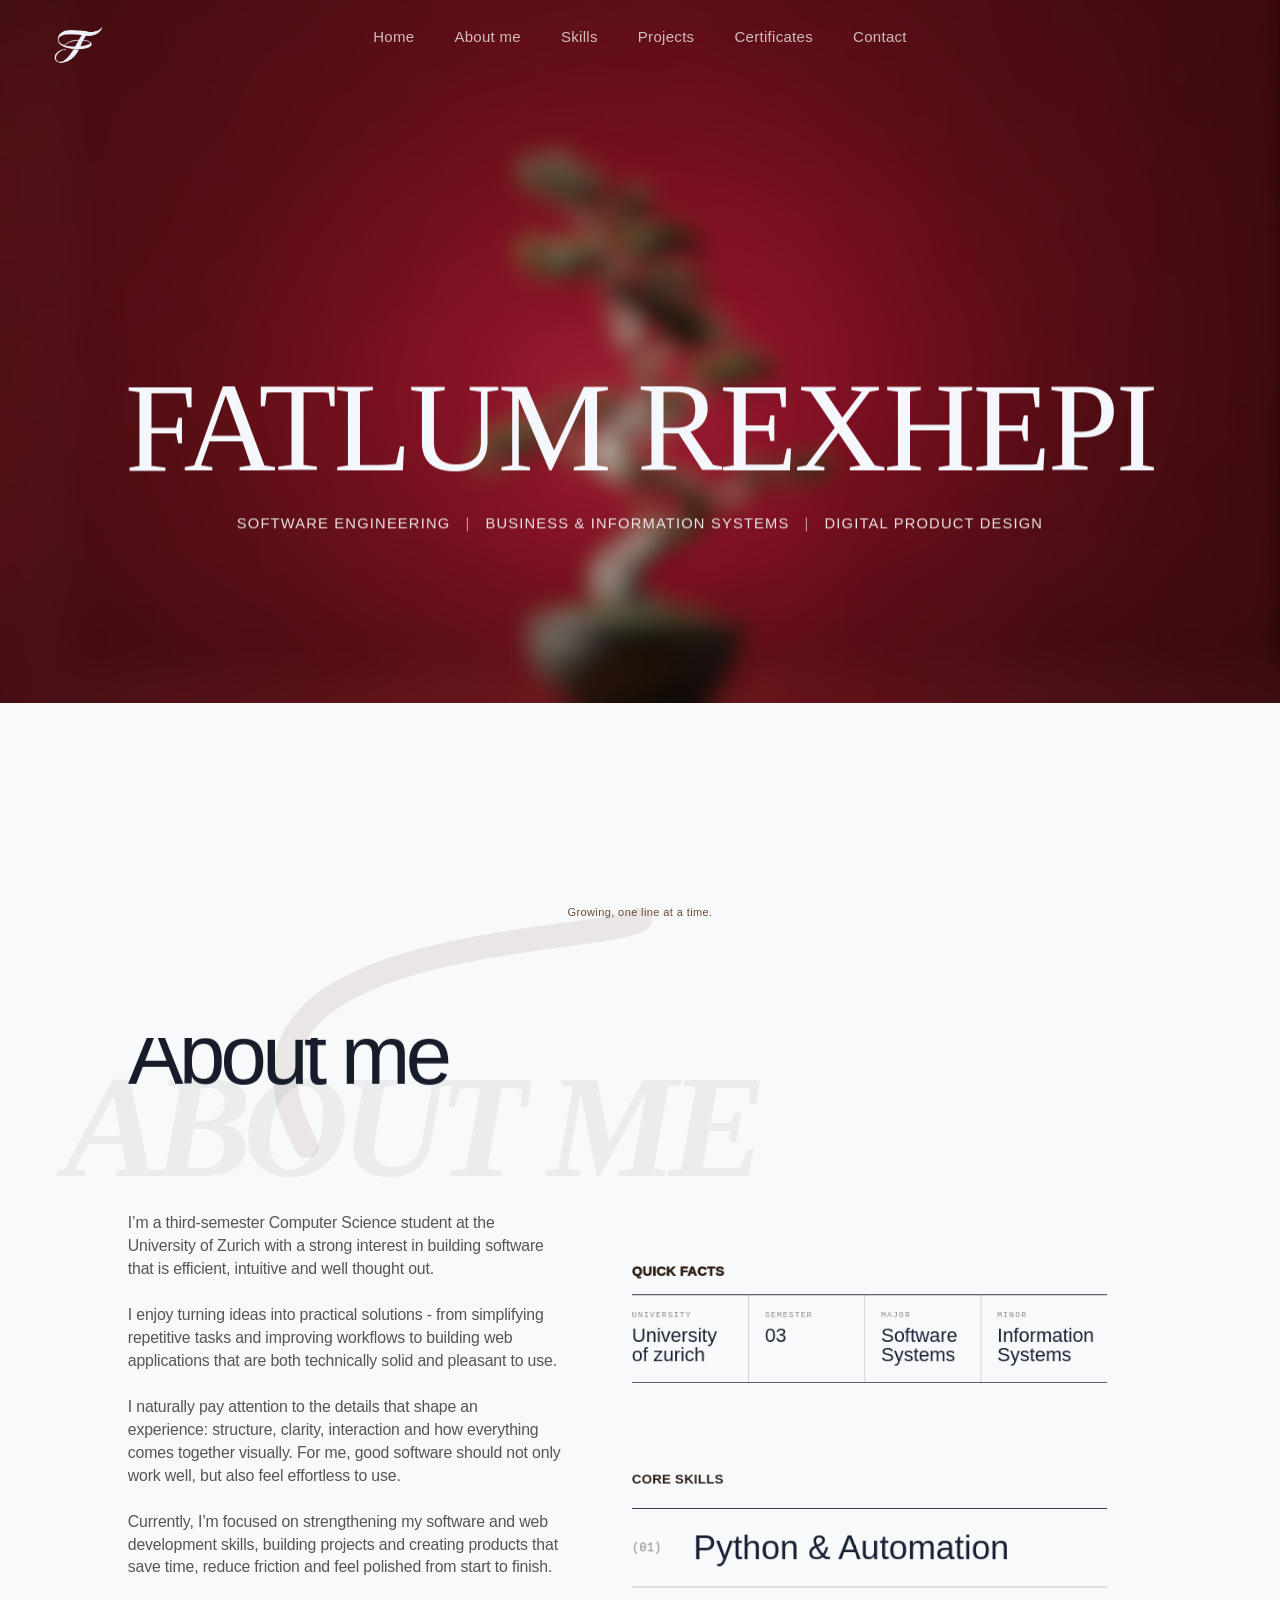
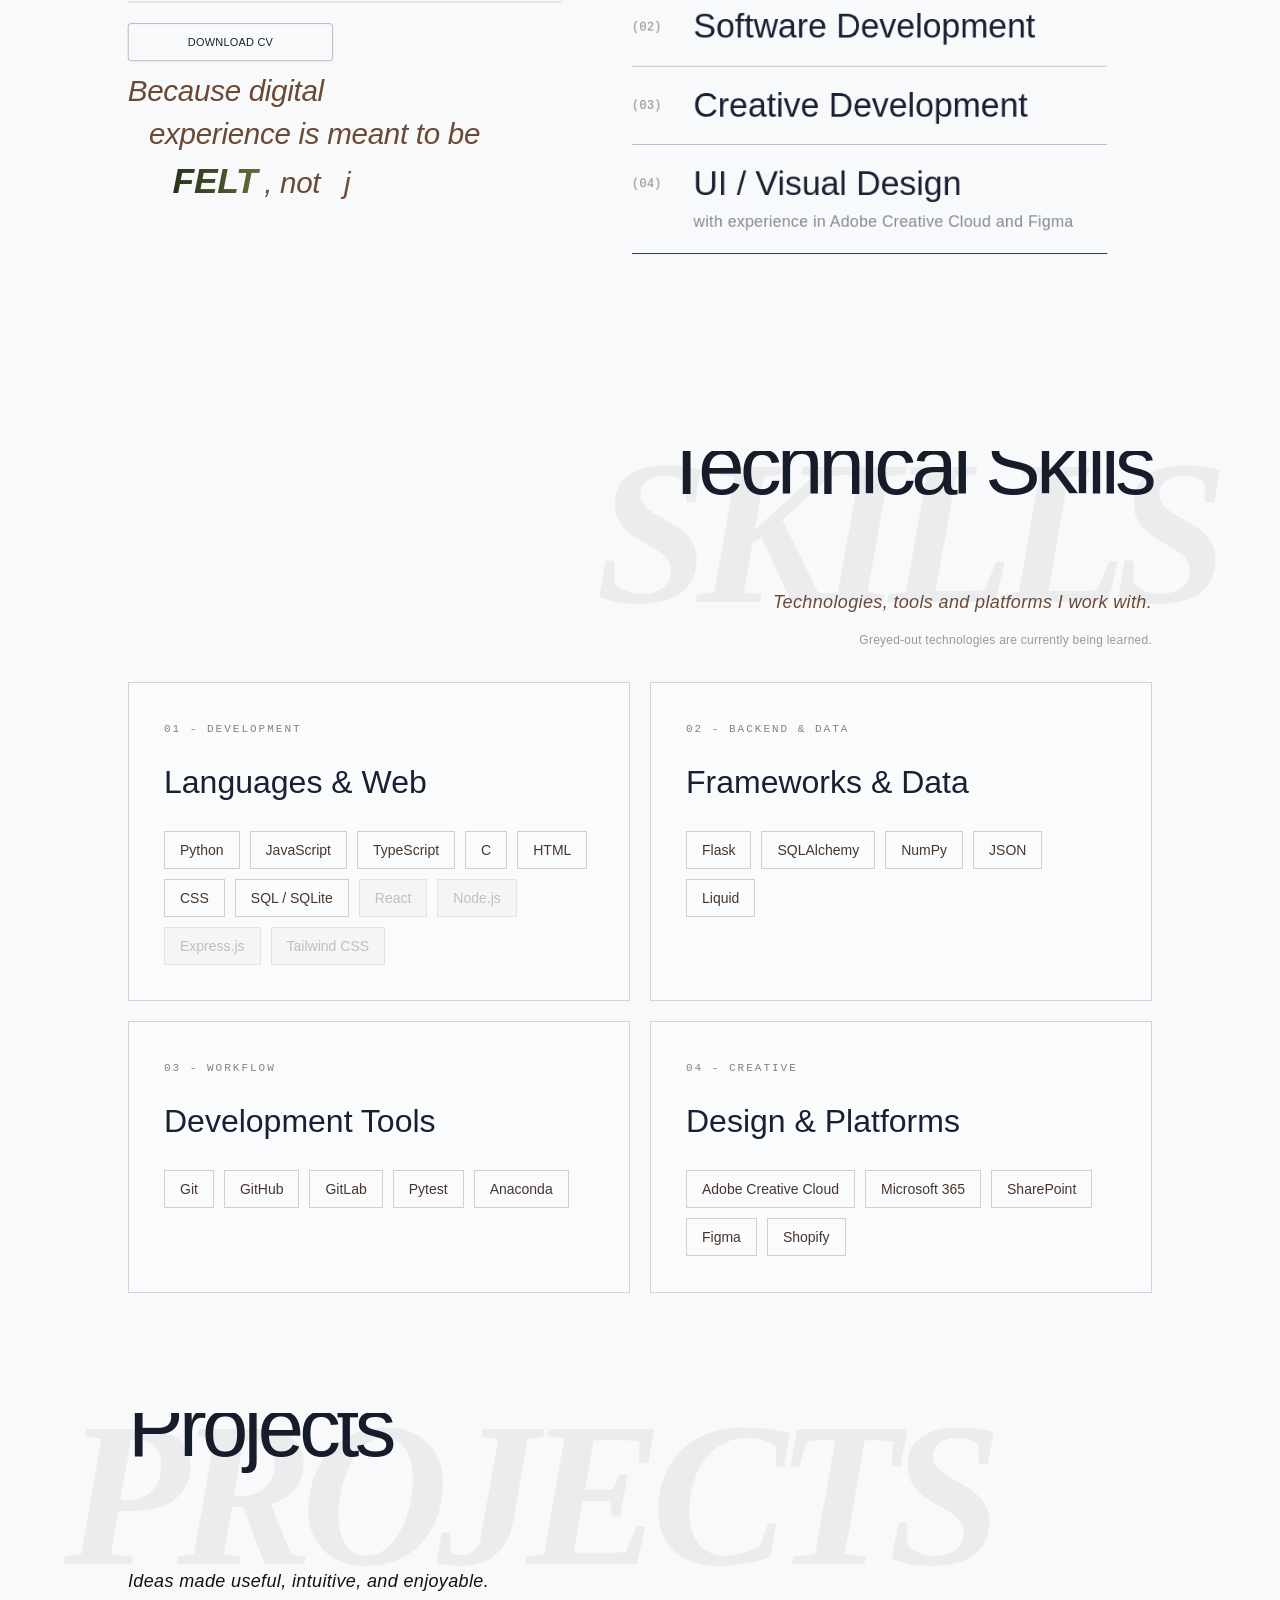
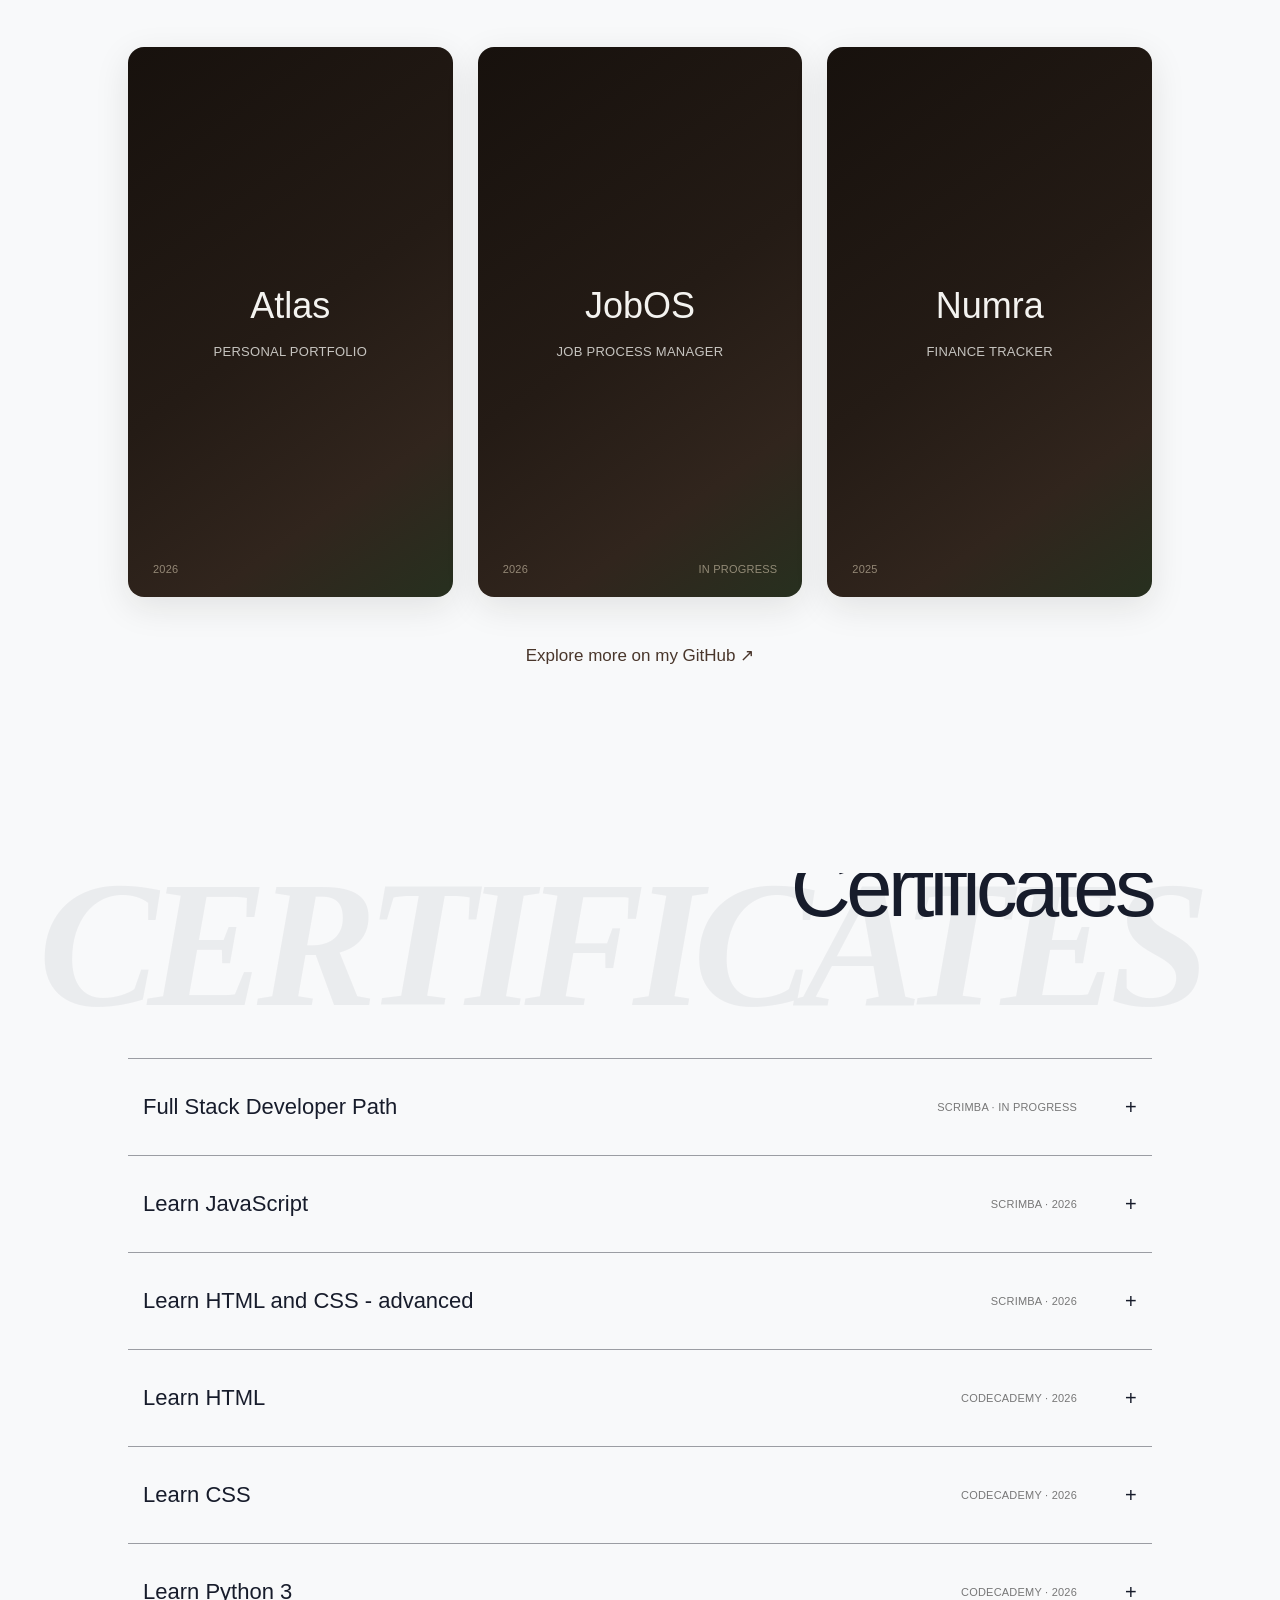
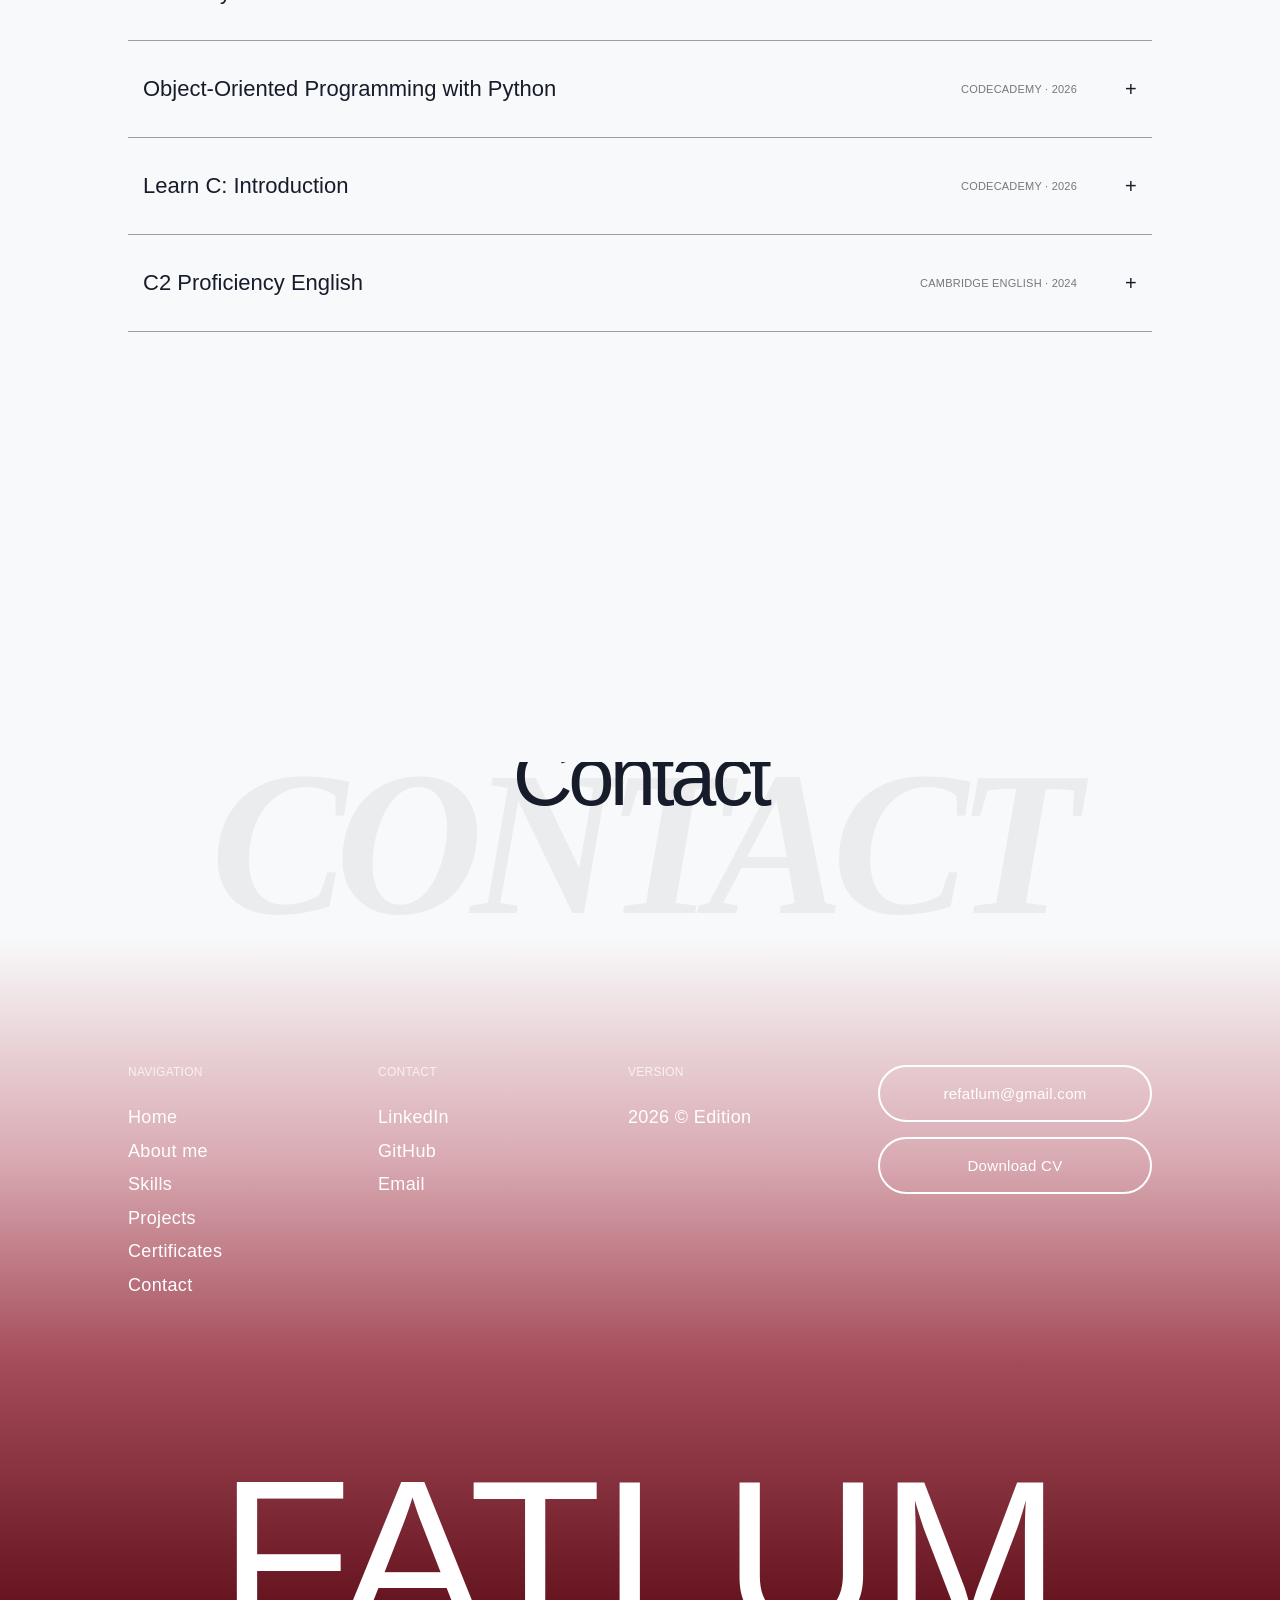
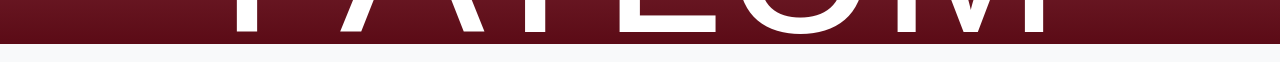
==== commit dacd28ed: "removed side-note" ====
--- a/index.html
+++ b/index.html
@@ -114,10 +114,6 @@
                     </div>
                 </div>
                 <div class="skills">
-                    <div class="internship-note">
-                        <span class="internship-note-label">SIDE NOTE</span>
-                        <p>Looking for a 3-month internship<br>in summer 2027.</p>
-                    </div>
                     <div class="quick-facts">
                         <p class="quick-facts-title">QUICK FACTS</p>
                         <div class="facts-grid">
--- a/style.css
+++ b/style.css
@@ -240,10 +240,6 @@
     margin-top: 0;
 } 
 
-.projects-intro{
-    text-align: left;
-}
-
 main h1 {
     font-family: serif, arial;
     font-size: 50px;
@@ -446,14 +442,6 @@
     background-clip: text;
     -webkit-background-clip: text;
     color: transparent;
-}
-
-#justseen span {
-    display: inline-block;
-}
-
-#justseen {
-    display: inline-block;
 }
 
 #justseen span {
@@ -583,16 +571,7 @@
 .skills-title {
     font-weight: 700;
 }
-.fact-label,
-.skill-number {
-    font-weight: 400;
-    
-}
-
-.quick-facts-title,
-.skills-title {
-    font-weight: 700;
-}
+
 
 .about {
     position: relative;
@@ -672,54 +651,7 @@
     position: relative;
 }
 
-.internship-note {
-    position: absolute;
-    right: -5%;
-    top: 65px;
-    width: max-content;
-    max-width: 280px;
-    padding: 17px 22px;
-
-    background: #F8F9FA;
-    border: 1px solid rgba(0, 0, 0, 0.35);
-    border-radius: 16px;
-
-    box-shadow: 0 8px 28px rgba(23, 17, 13, 0.04);
-
-    transform: rotate(3deg);
-    animation: note-slide-in 0.8s cubic-bezier(0.22, 1, 0.36, 1) both;
-}
-
-.internship-note::after {
-    content: "";
-    position: absolute;
-    bottom: -9px;
-    left: 30px;
-
-    width: 16px;
-    height: 16px;
-    background: #F8F9FA;
-
-    border-right: 1px solid rgba(107, 74, 53, 0.35);
-    border-bottom: 1px solid rgba(107, 74, 53, 0.35);
-
-    transform: rotate(45deg);
-}
-
-.internship-note-label {
-    font-family: "Clash Display", sans-serif;
-    font-size: 10px;
-    letter-spacing: 0.1em;
-    color: #6B4A35;
-}
-
-.internship-note p {
-    margin: 8px 0 0;
-    font-family: "Clash Display", sans-serif;
-    font-size: 15px;
-    line-height: 1.35;
-    color: #49362B;
-}
+
 
 @keyframes note-slide-in {
     from {
@@ -1087,7 +1019,7 @@
     }
 }
 
-/* CERTIFICATES */
+/* Certificates */
 
 #certificates {
     transform: translateY(-250px);
@@ -1188,7 +1120,7 @@
     color: #F8F9FA;
 }
 
-/* CONTACT */
+/* Contact */
 
 #contact {
     min-height: 100vh;
@@ -1349,7 +1281,7 @@
     text-align: center;
 }
 
-/* SIDE NAV */
+/* Side navigation */
 
 .side-nav {
     position: fixed;
@@ -1521,7 +1453,7 @@
     transition-delay: 0.12s;
 }
 
-/* SCROLL SNAKE / SWOOSH */
+/* Scroll path */
 main {
     position: relative;
     z-index: 1;
@@ -2036,7 +1968,7 @@
     border-color: #6B4A35;
 }
 
-/* RESPONSIVE */
+/* Responsive layout */
 
 @media (max-width: 900px) {
     #technical-skills {
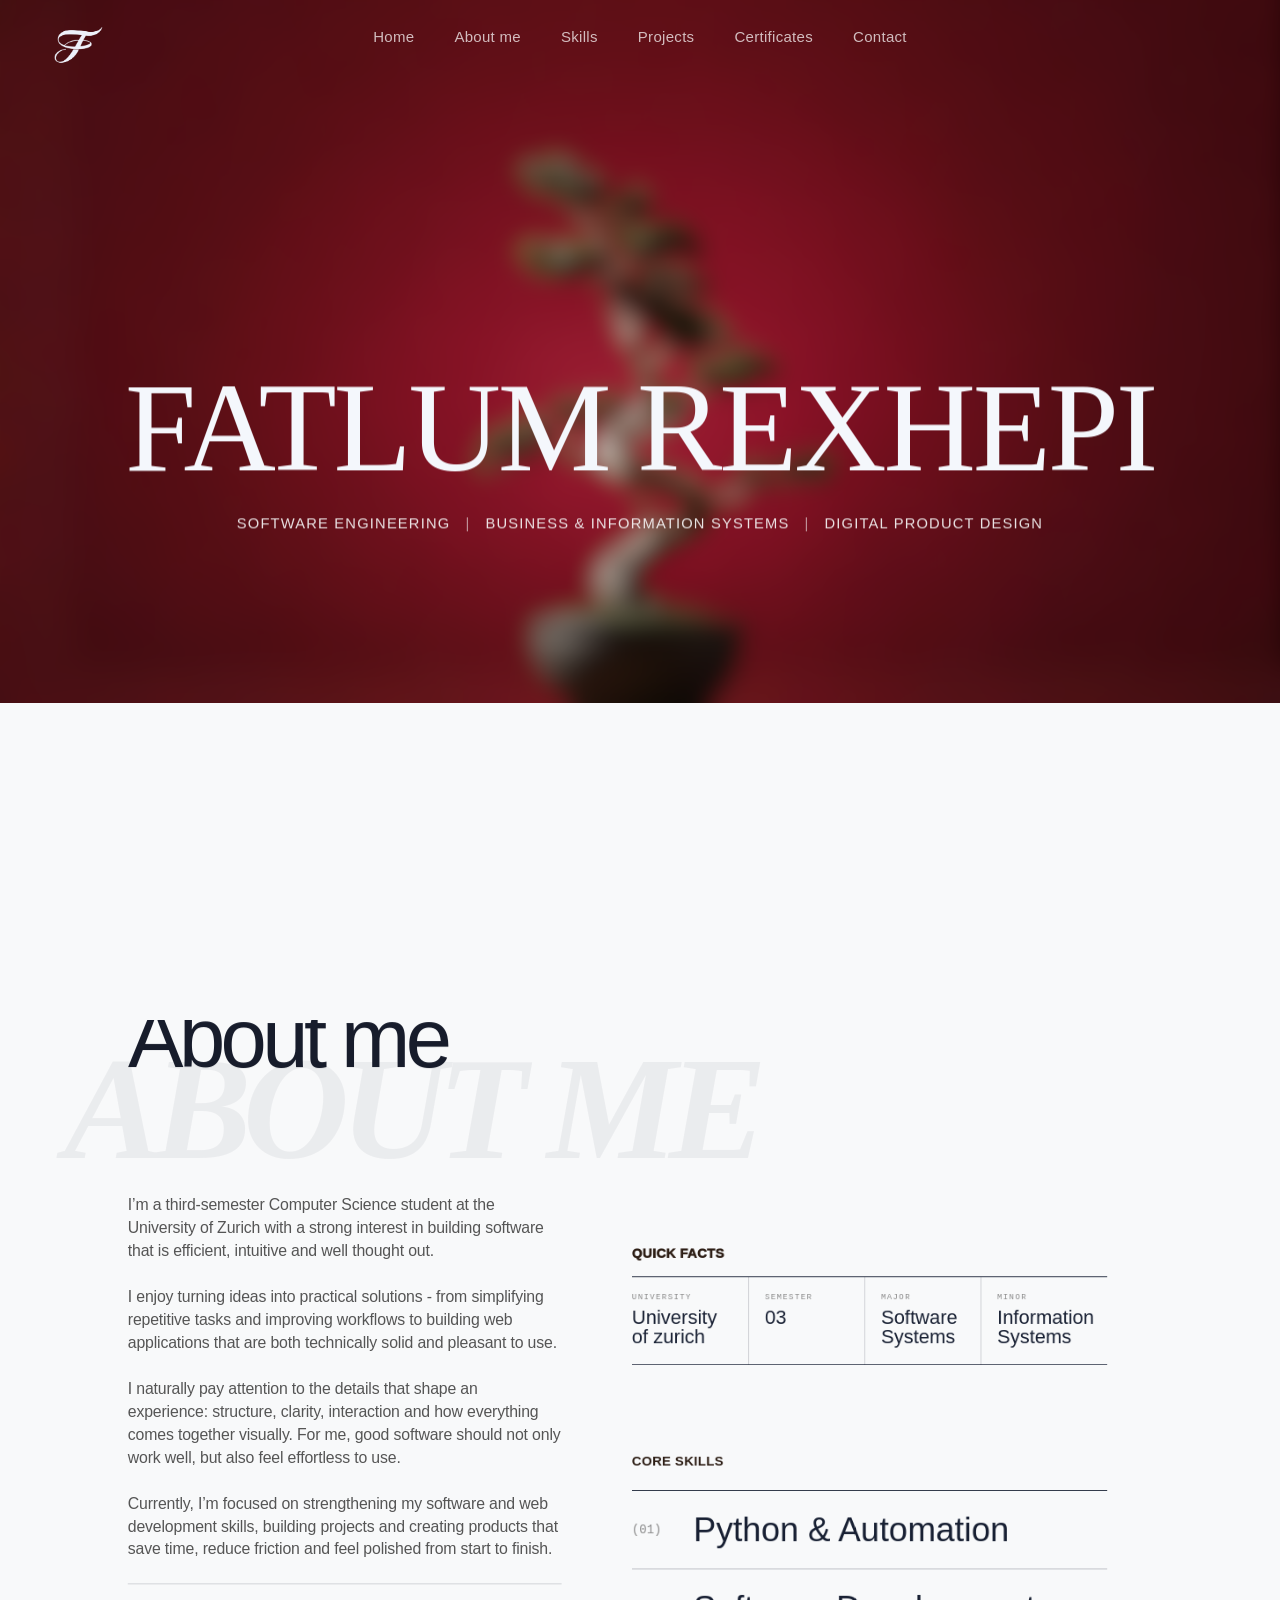
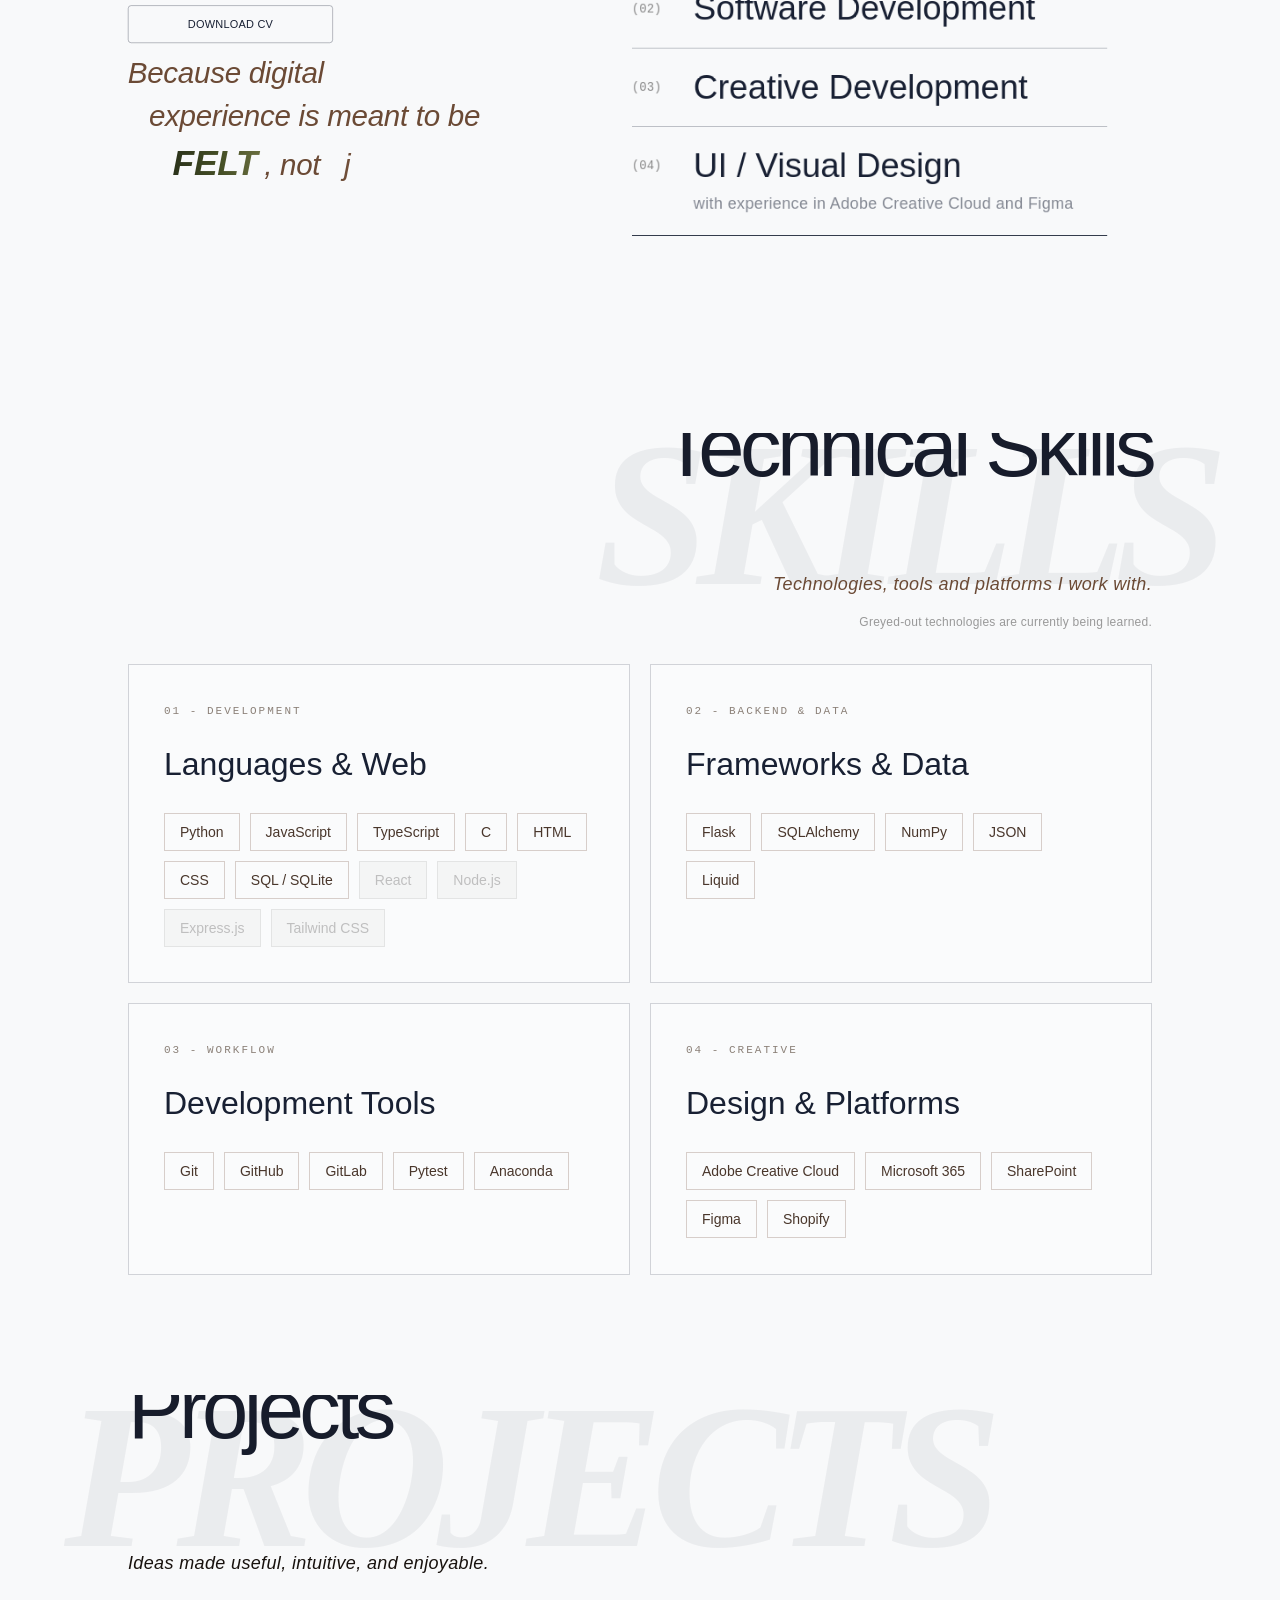
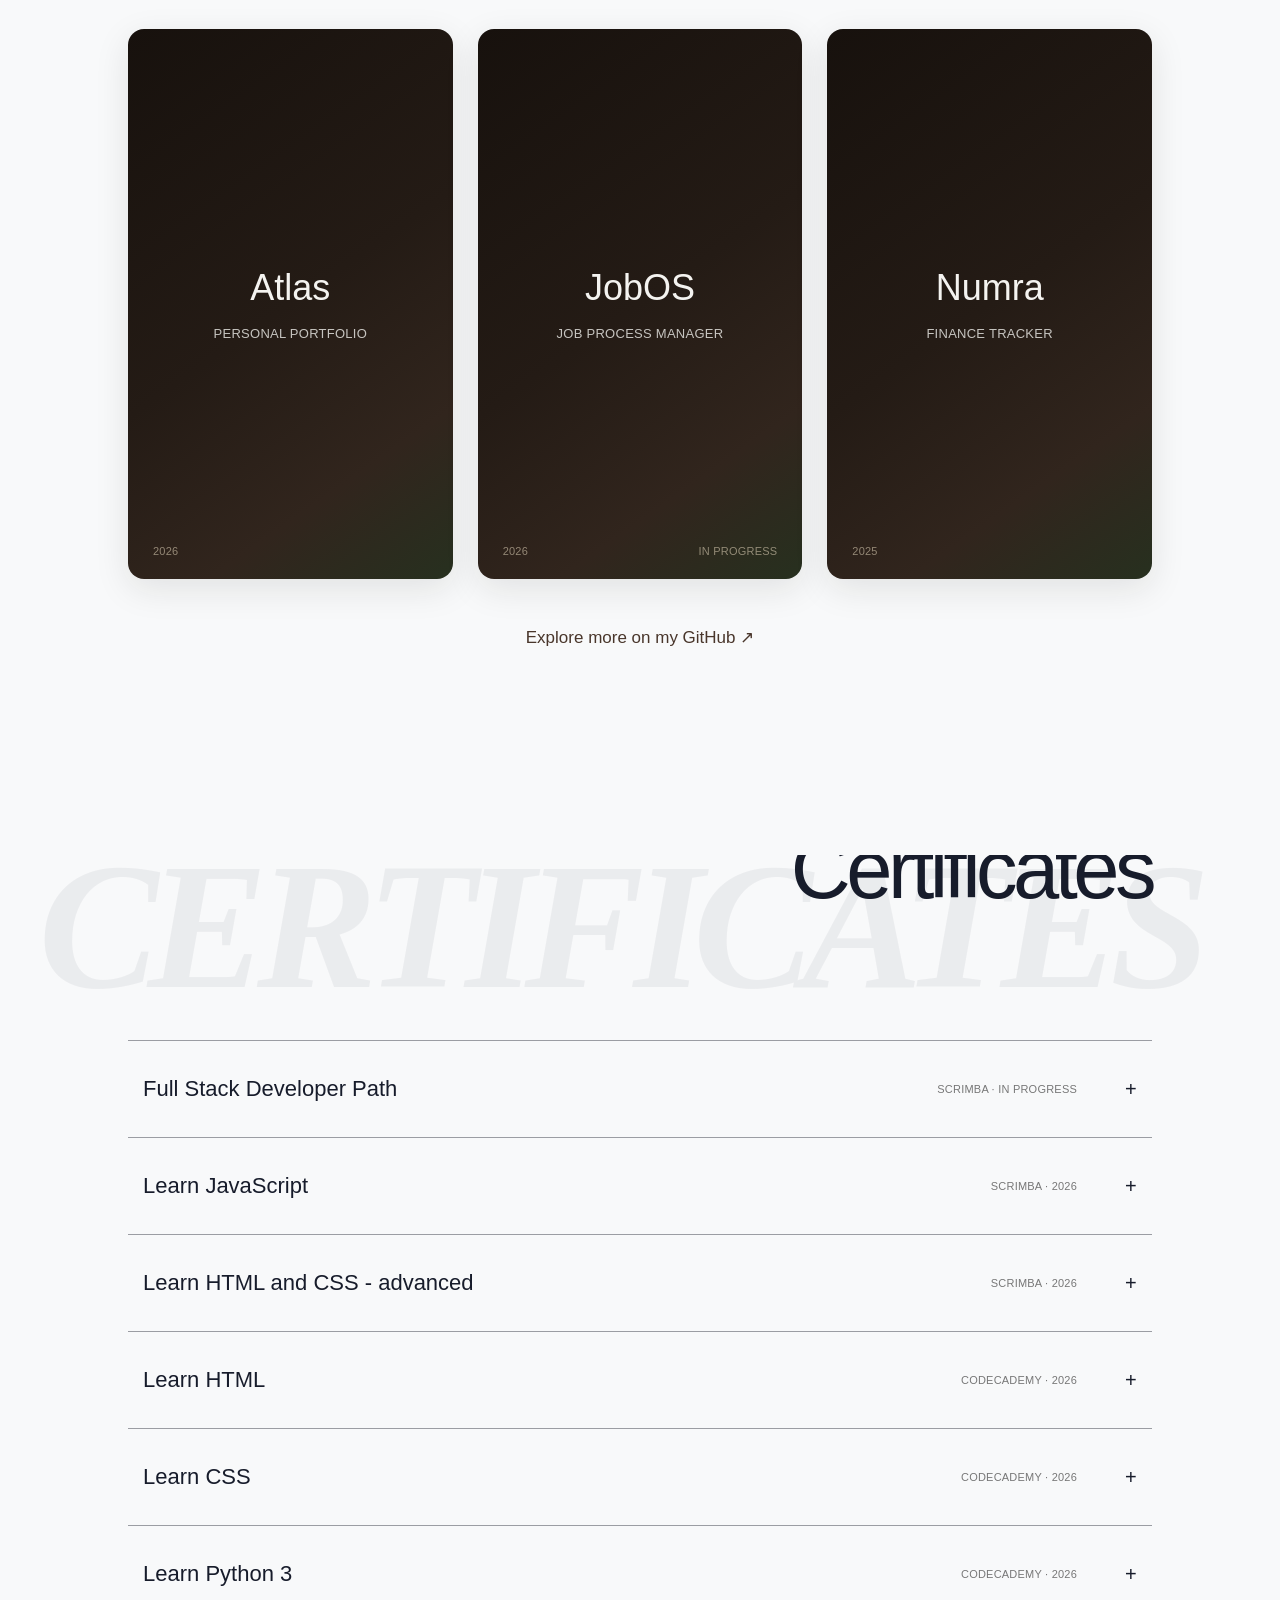
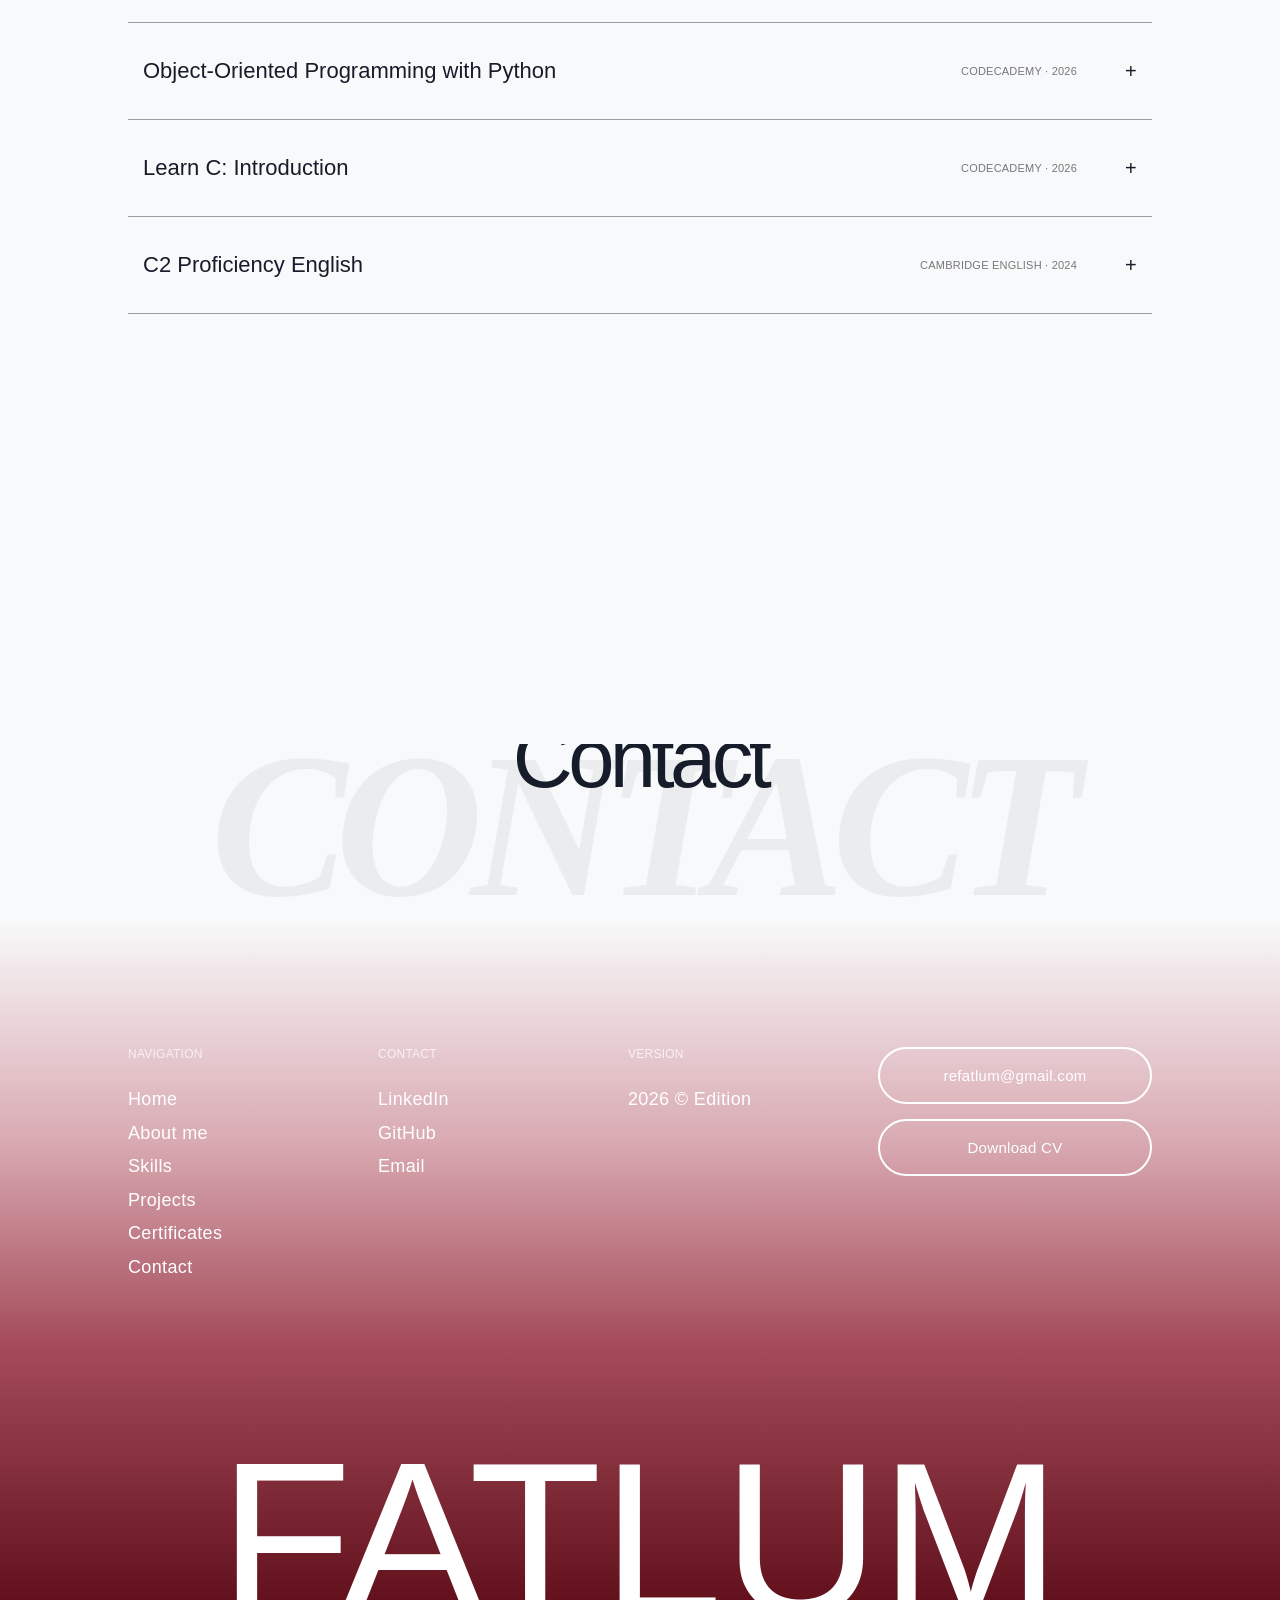
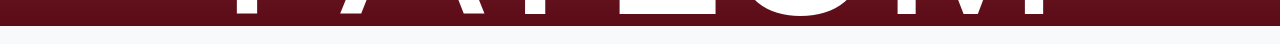
==== commit ccc962e5: "removed "tree-caption"" ====
--- a/index.html
+++ b/index.html
@@ -50,9 +50,6 @@
                 </h2>
             </div>
         </header>
-        <p class="tree-caption">
-            Growing, one line at a time.
-        </p>
         <main>
             <div id="snake-layer" aria-hidden="true">
                 <svg
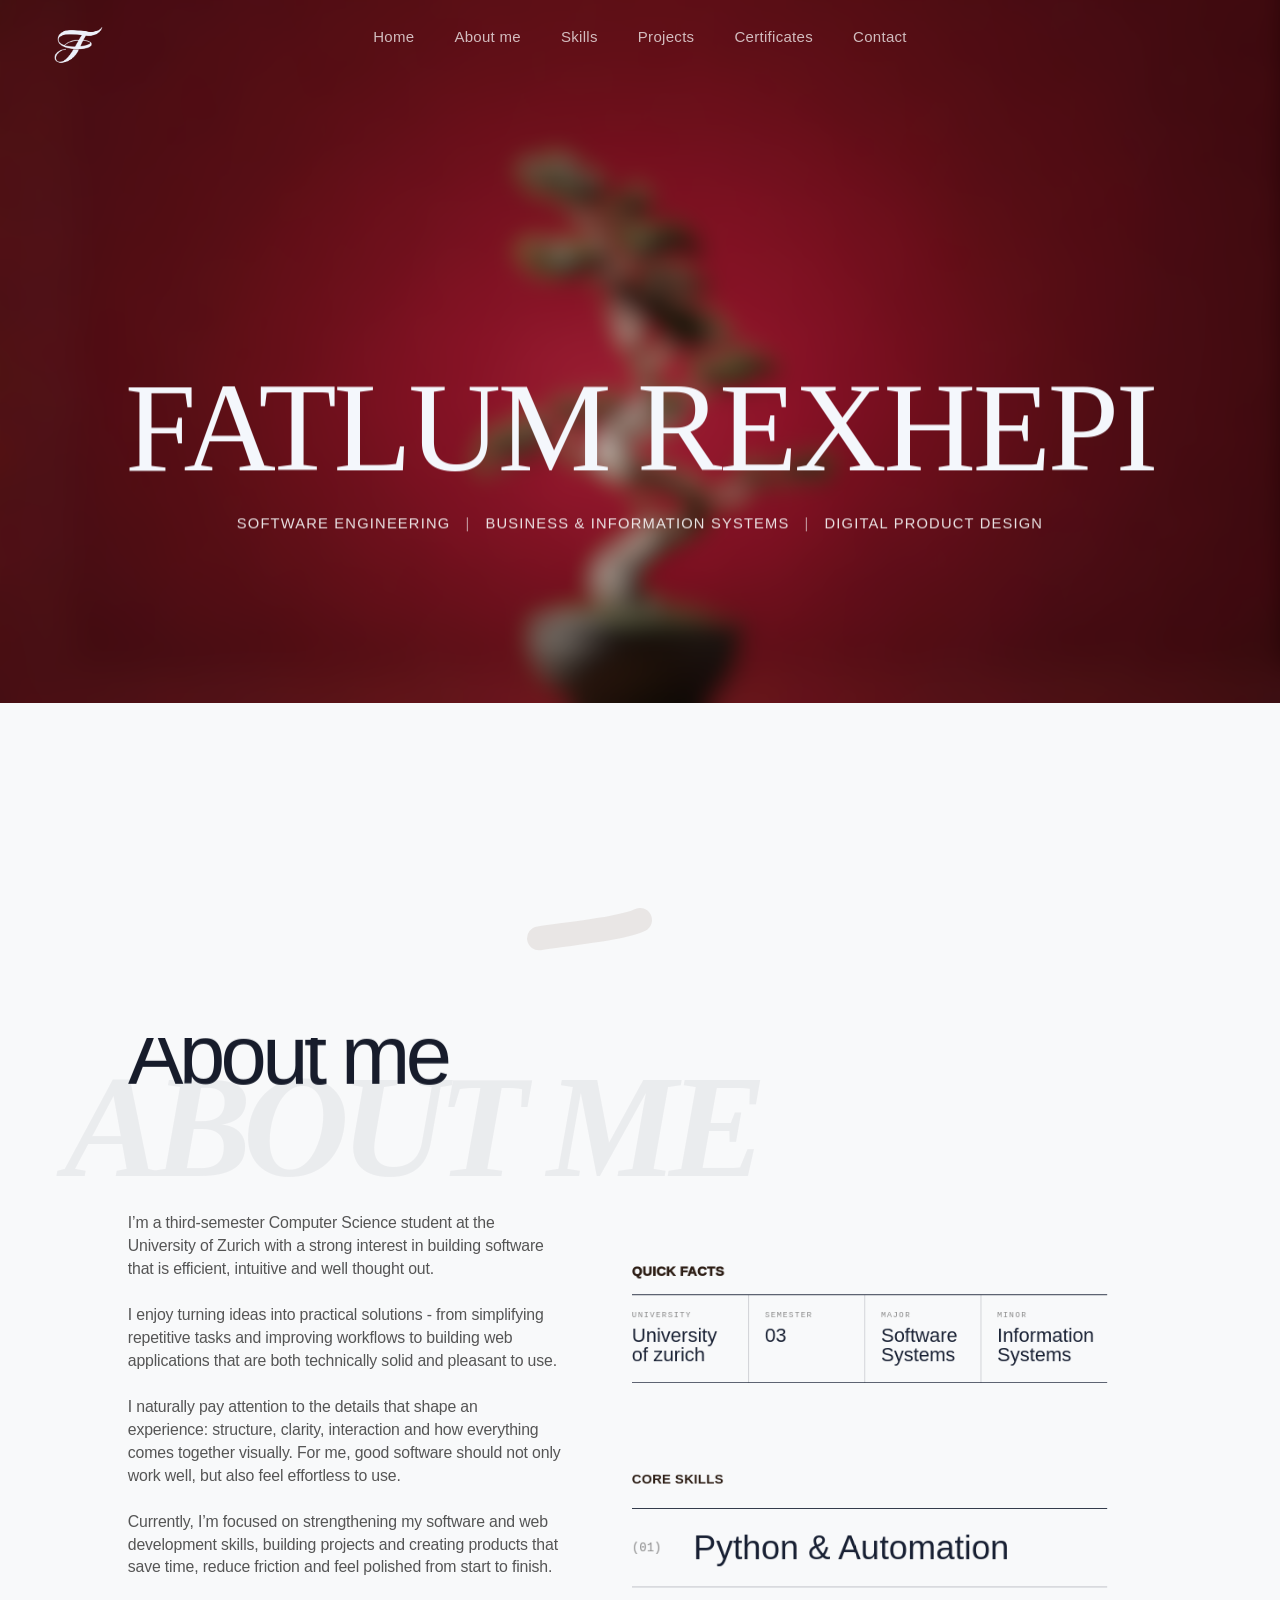
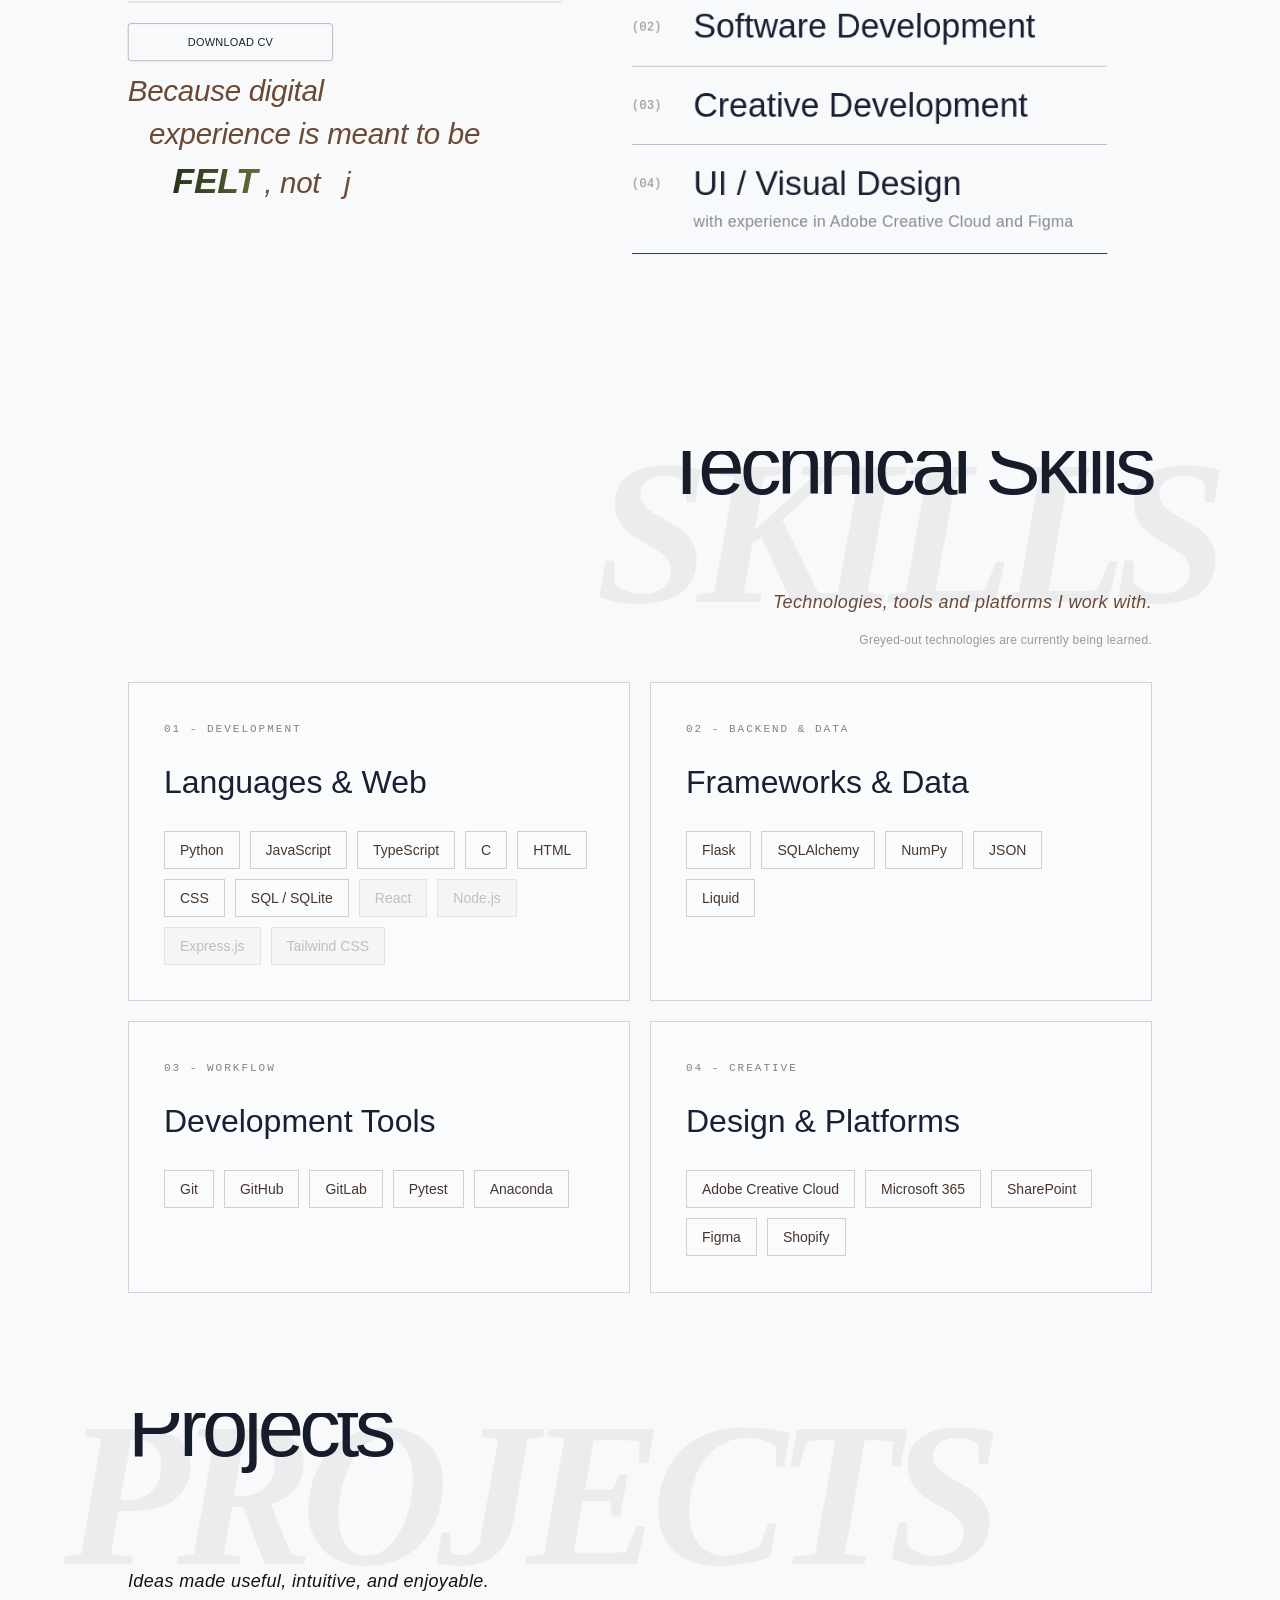
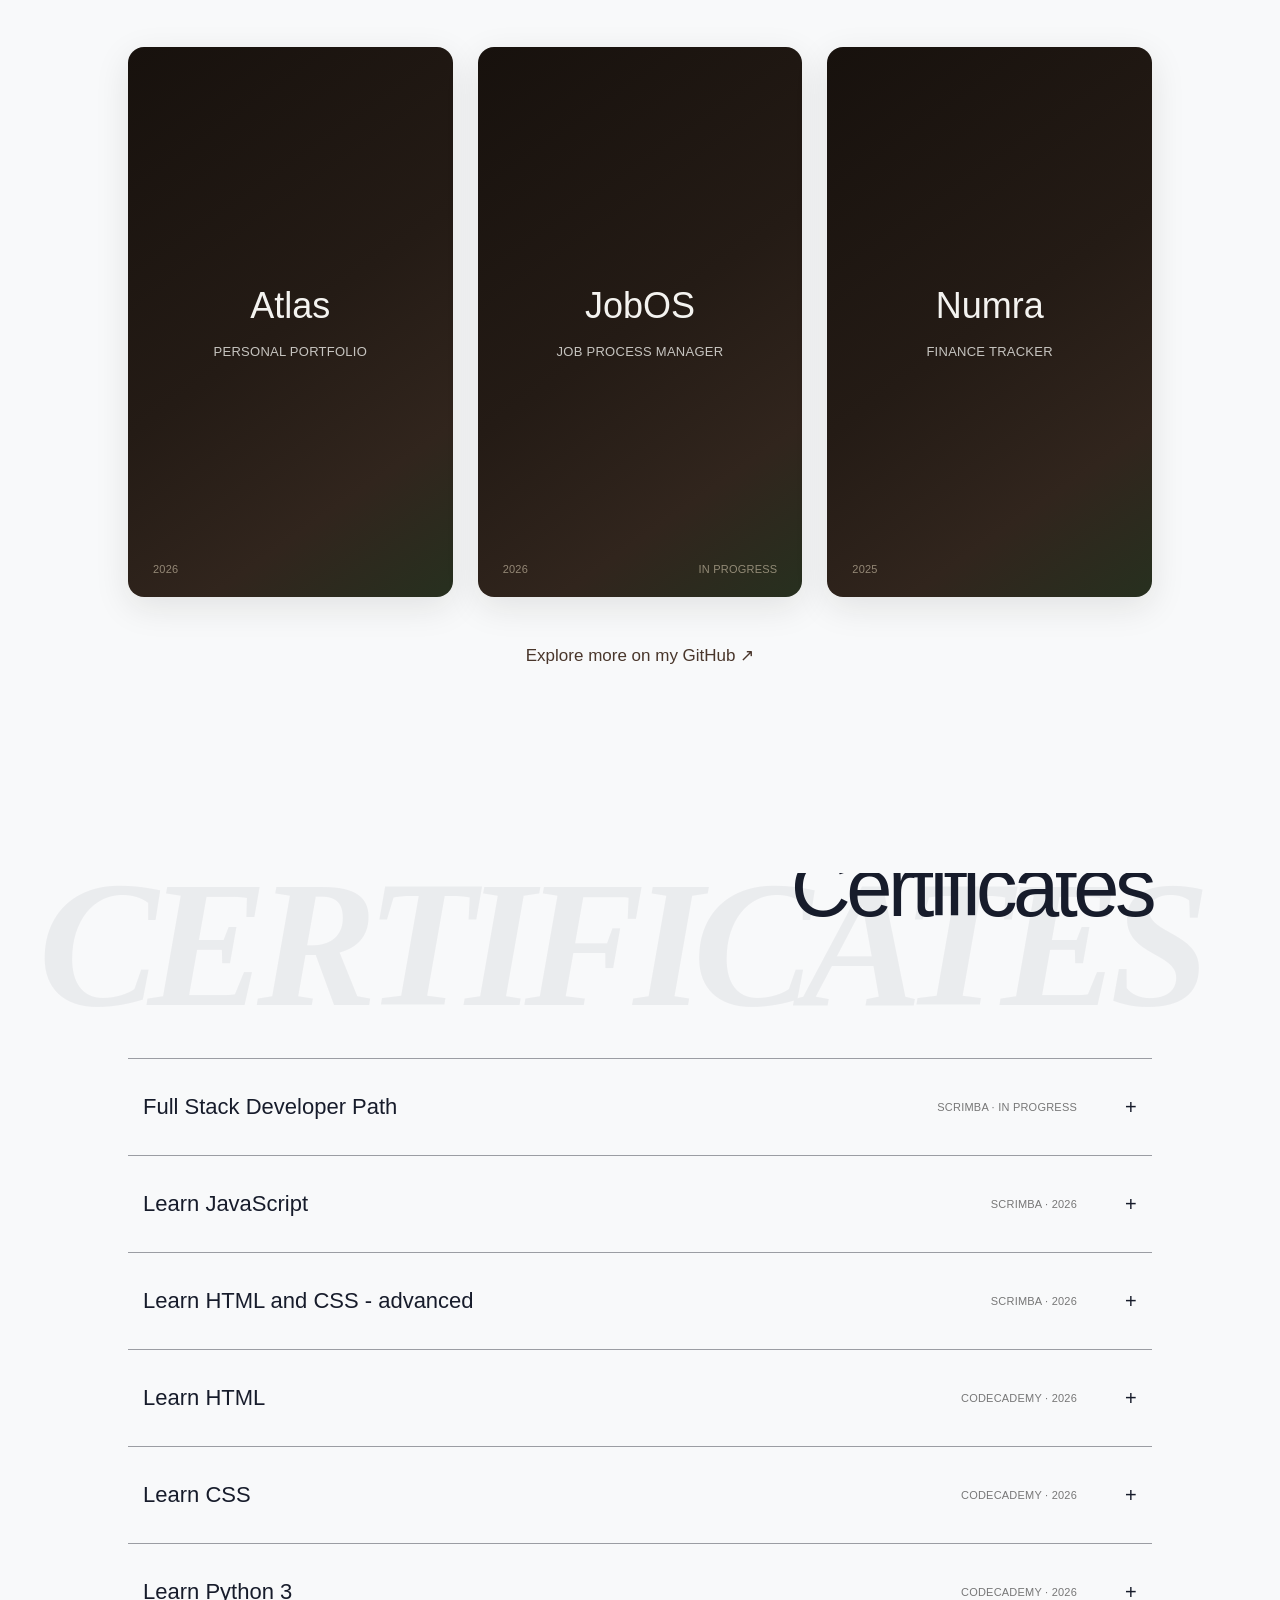
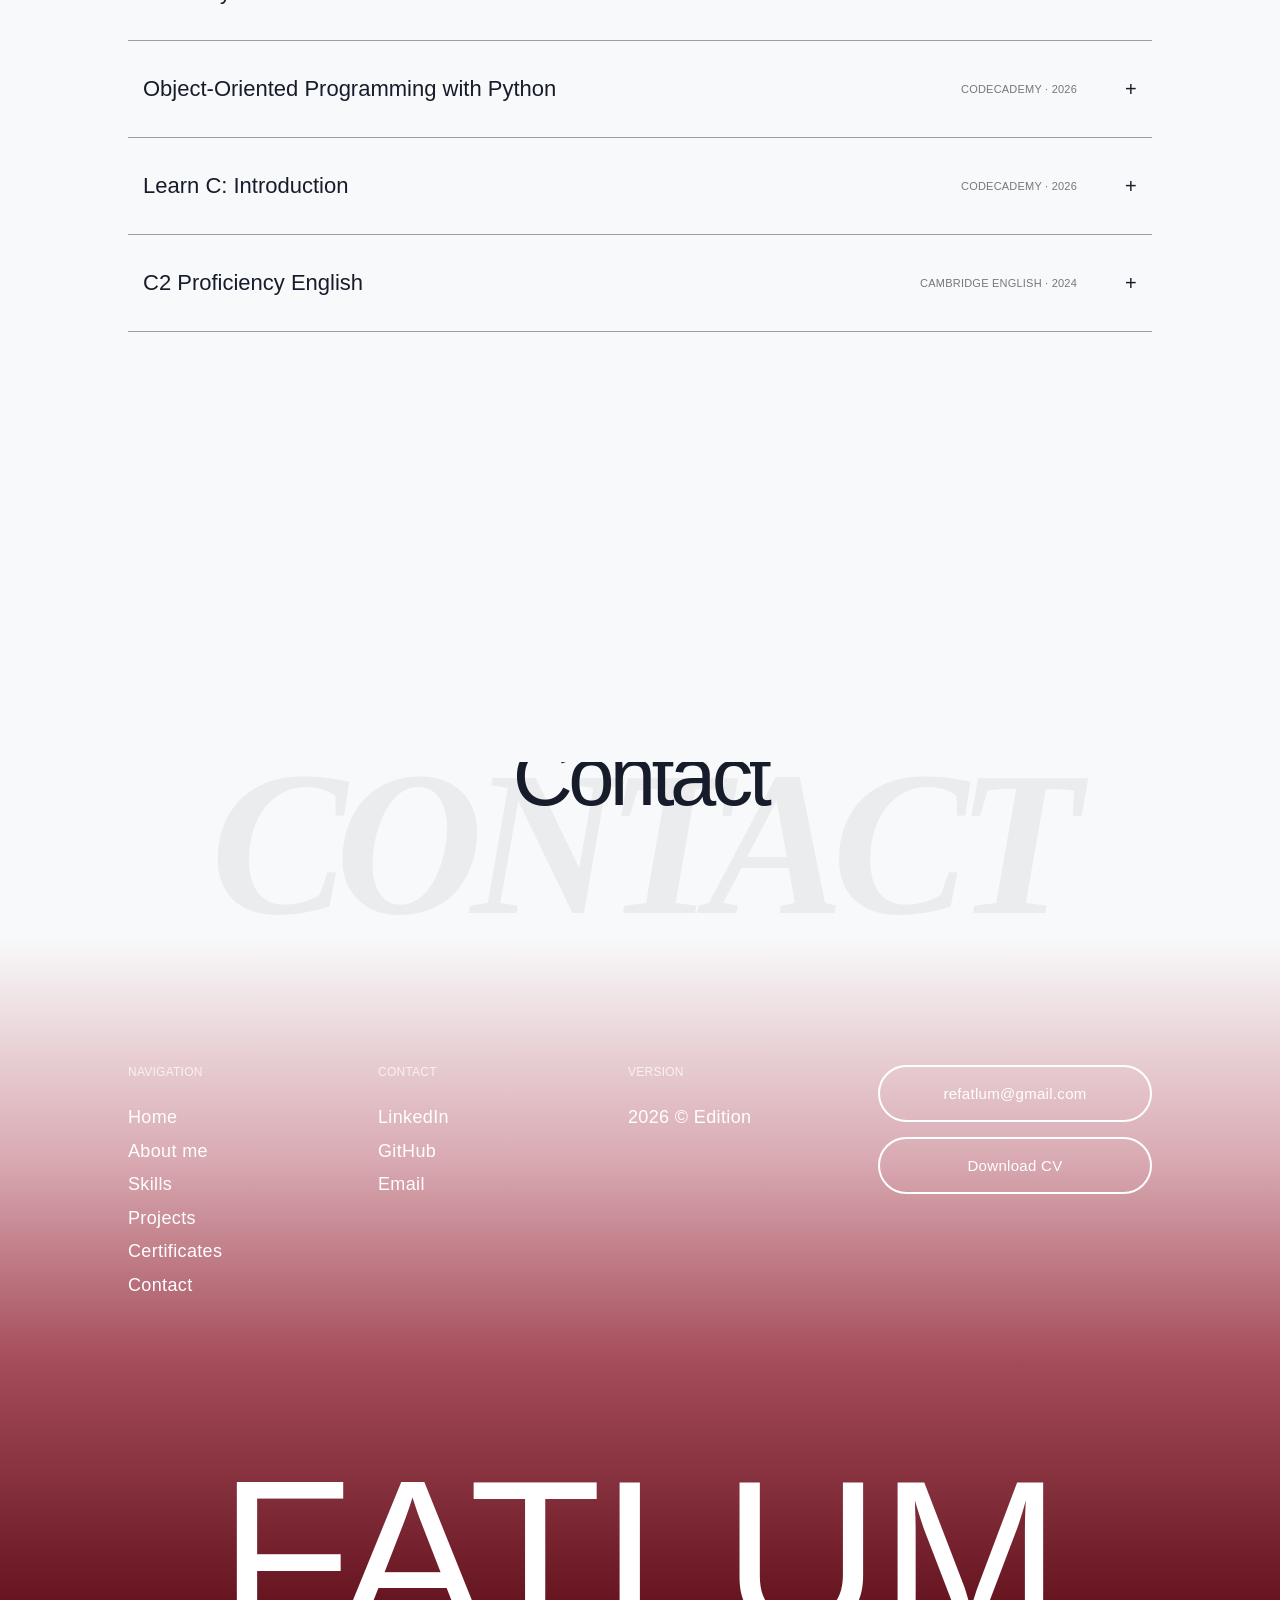
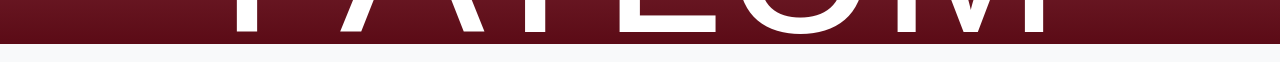
==== commit f54f77f7: "small change" ====
--- a/index.html
+++ b/index.html
@@ -50,6 +50,9 @@
                 </h2>
             </div>
         </header>
+        <p class="tree-caption">
+            ​
+        </p>
         <main>
             <div id="snake-layer" aria-hidden="true">
                 <svg
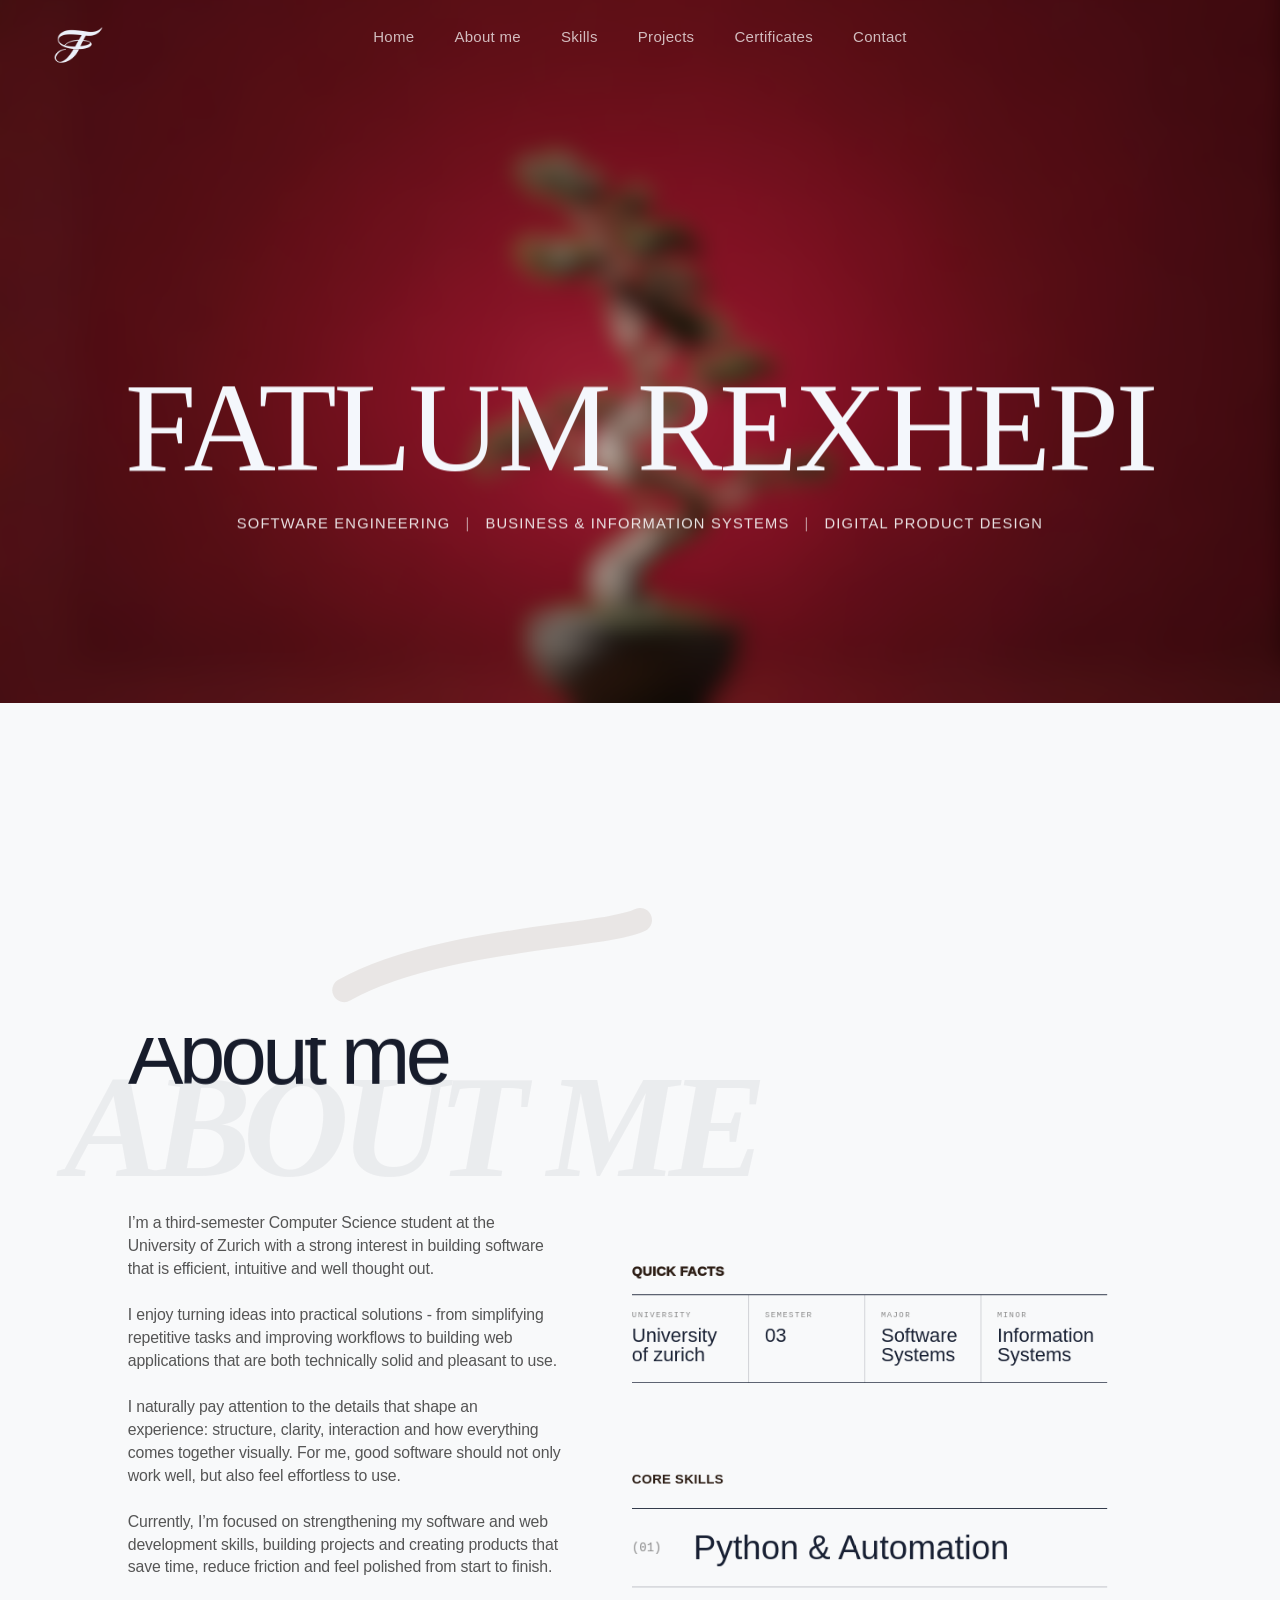
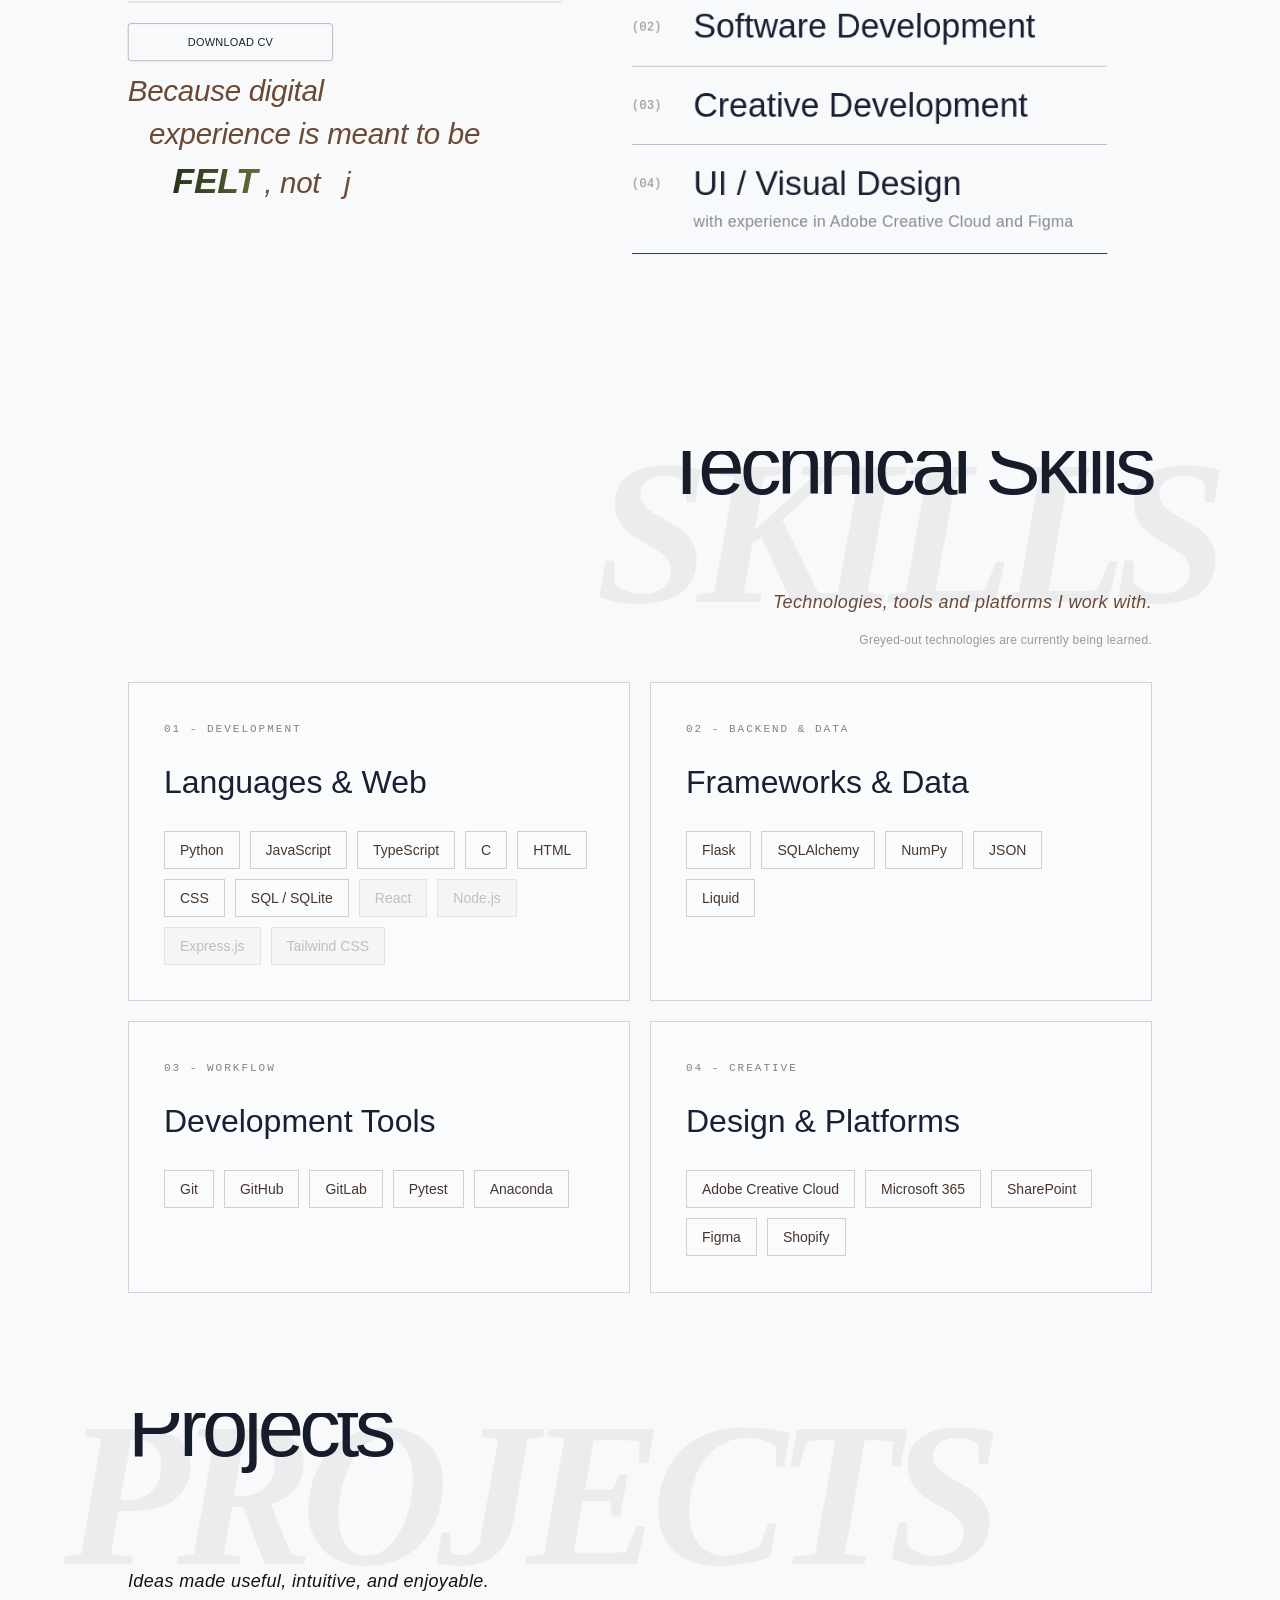
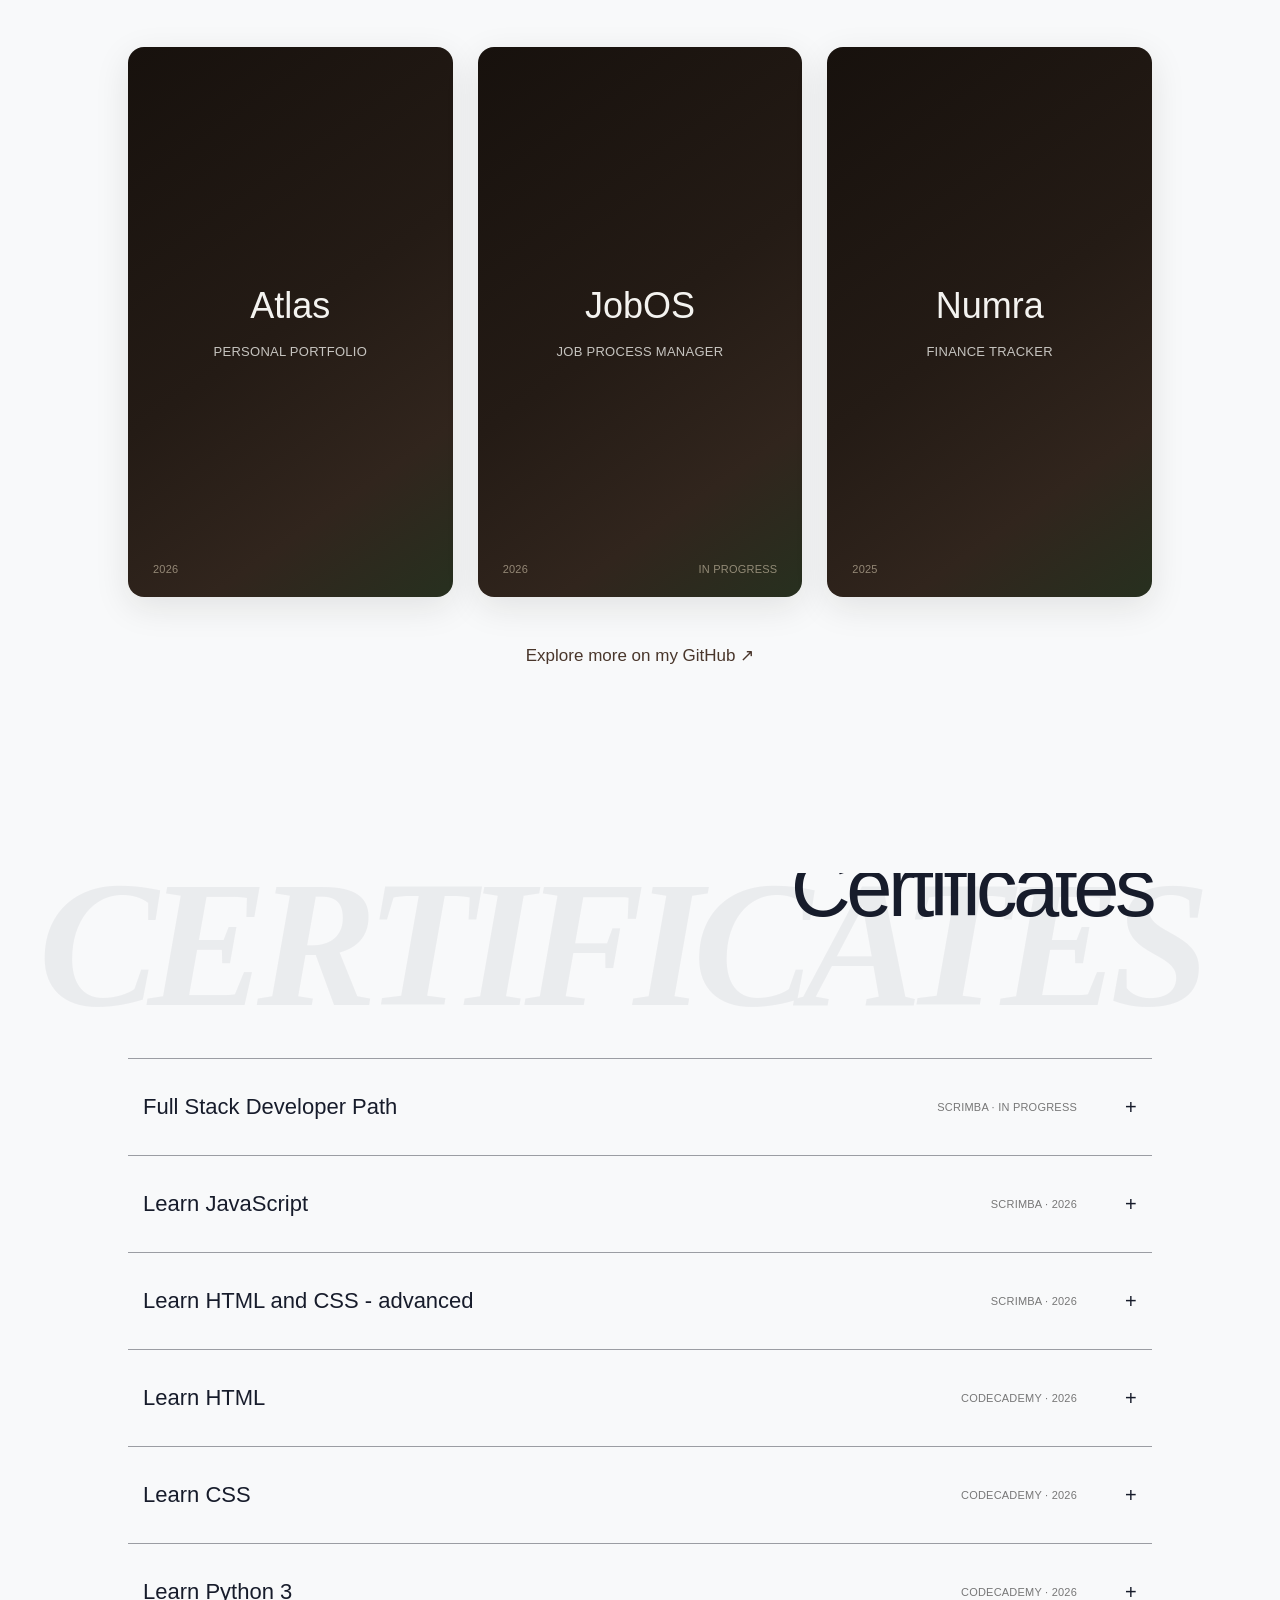
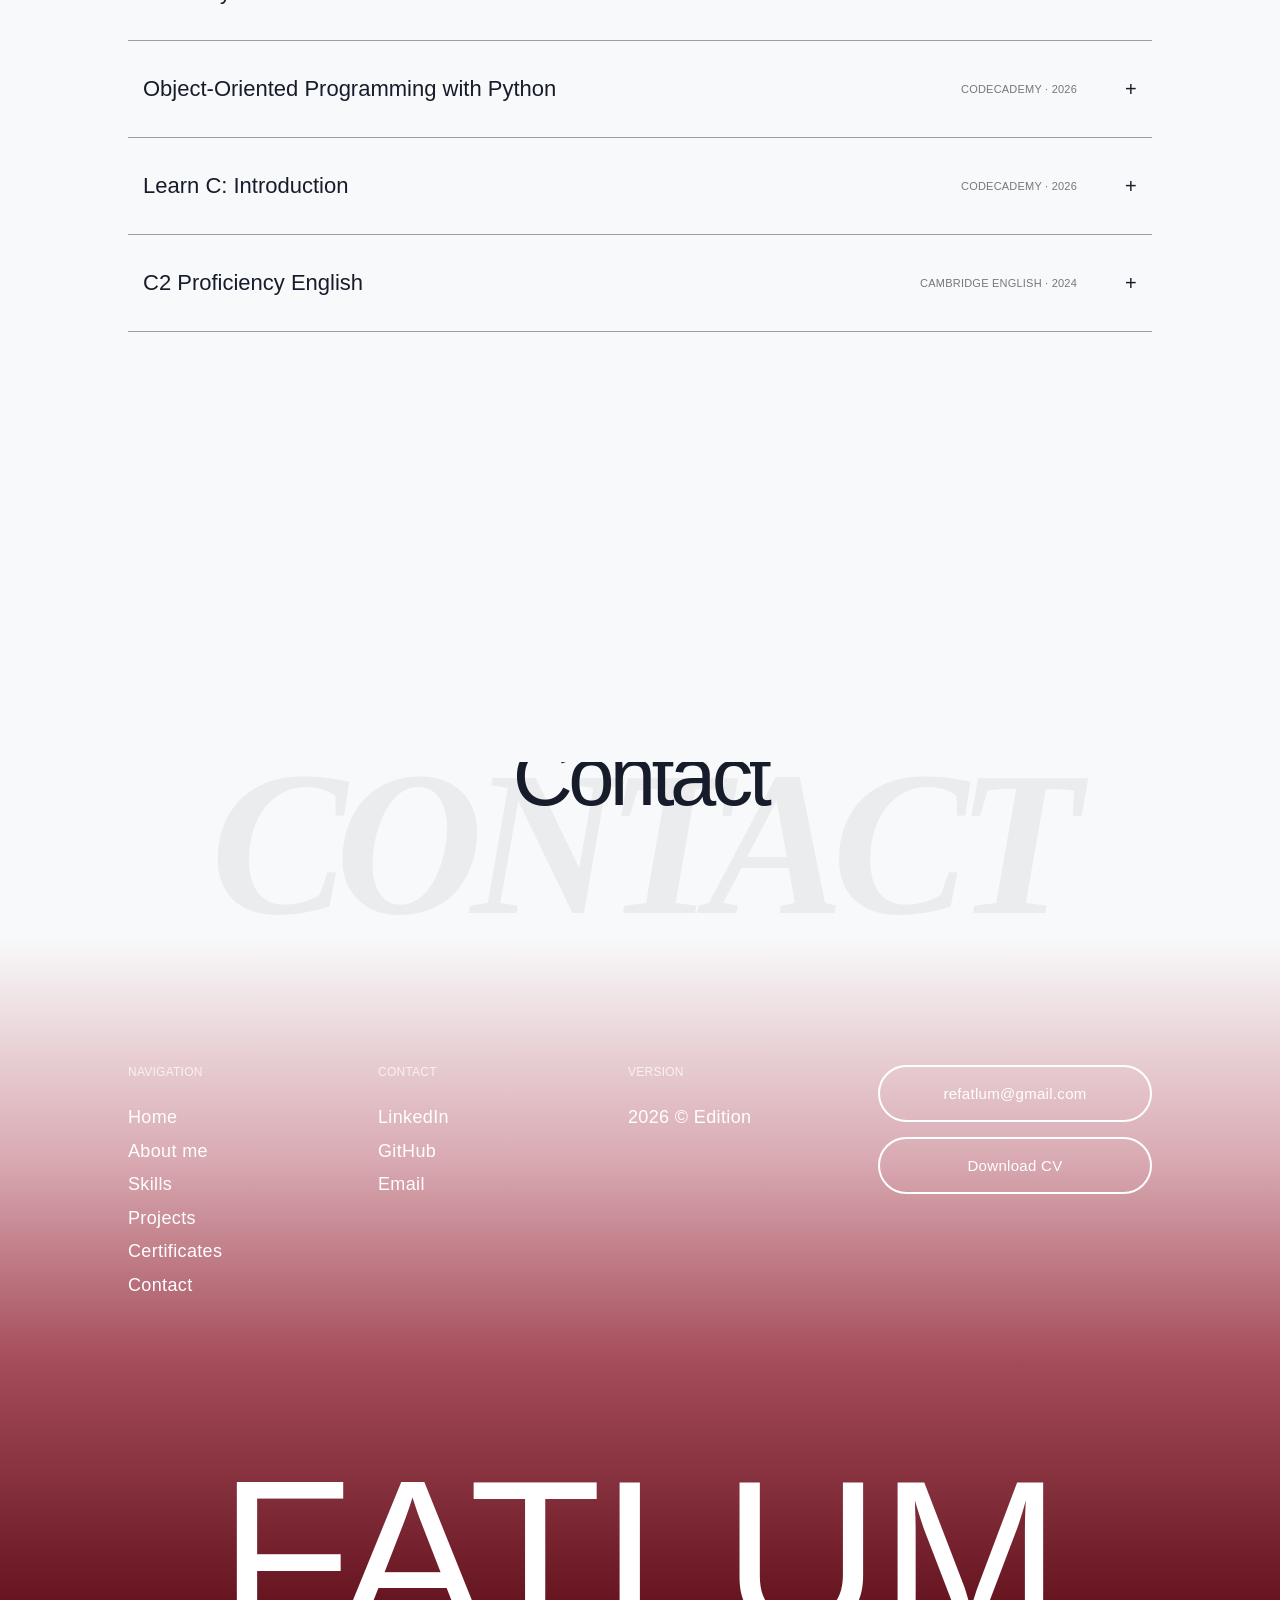
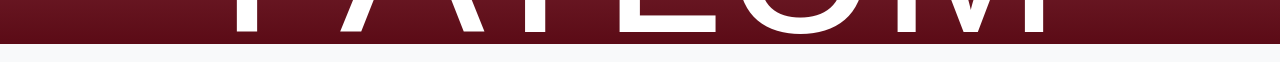
==== commit 02b36ff6: "Compressed images" ====
--- a/index.html
+++ b/index.html
@@ -9,7 +9,7 @@
         <link href="https://api.fontshare.com/v2/css?f[]=clash-display@1&display=swap" rel="stylesheet">
         <link href="https://api.fontshare.com/v2/css?f[]=stardom@400&f[]=boska@201&display=swap" rel="stylesheet">
         <link rel="stylesheet" href="style.css">
-        <link rel="icon" type="image/png" href="images/b.png">
+        <link rel="icon" type="image/webp" href="images/b.webp">
         <script src="script.js" defer></script>
     </head>
     
@@ -18,7 +18,7 @@
         <header id="hero">
             <nav>
                 <a class="nav-logo" href="#hero" aria-label="Back to top">
-                    <img src="images/b.png" alt="Fatlum Rexhepi logo">
+                    <img src="images/b.webp" alt="Fatlum Rexhepi logo">
                 </a>
                 <ul>
                     <li><a href="#hero">Home</a></li>
@@ -230,7 +230,7 @@
                         <div class="projects-grid">
                             <div class="project-card">
                                 <div class="project-image">
-                                    <img src="images/projects_portfolio.png" alt="Portfolio Website">
+                                    <img src="images/projects_portfolio.webp" alt="Portfolio Website">
                                     <div class="project-label">
                                         <h3>Atlas</h3>
                                         <p>PERSONAL PORTFOLIO</p>
@@ -252,7 +252,7 @@
                             </div>
                             <div class="project-card">
                                 <div class="project-image">
-                                    <img src="images/projects_jobos.png" alt="JobOS">
+                                    <img src="images/projects_jobos.webp" alt="JobOS">
                                     <div class="project-label">
                                         <h3>JobOS</h3>
                                         <p>JOB PROCESS MANAGER</p>
@@ -275,7 +275,7 @@
                             </div>
                             <div class="project-card">
                                 <div class="project-image">
-                                    <img src="images/projects_numra.png" alt="Numera">
+                                    <img src="images/projects_numra.webp" alt="Numera">
                                     <div class="project-label">
                                         <h3>Numra</h3>
                                         <p>FINANCE TRACKER</p>
--- a/style.css
+++ b/style.css
@@ -10,7 +10,7 @@
 #hero {
     width: 100%;
     height: 100vh;
-    background-image: url("images/background_blurry.png");
+background-image: url("images/background.webp");
     background-size: 100% auto;
     background-position: center top;
     background-repeat: no-repeat;
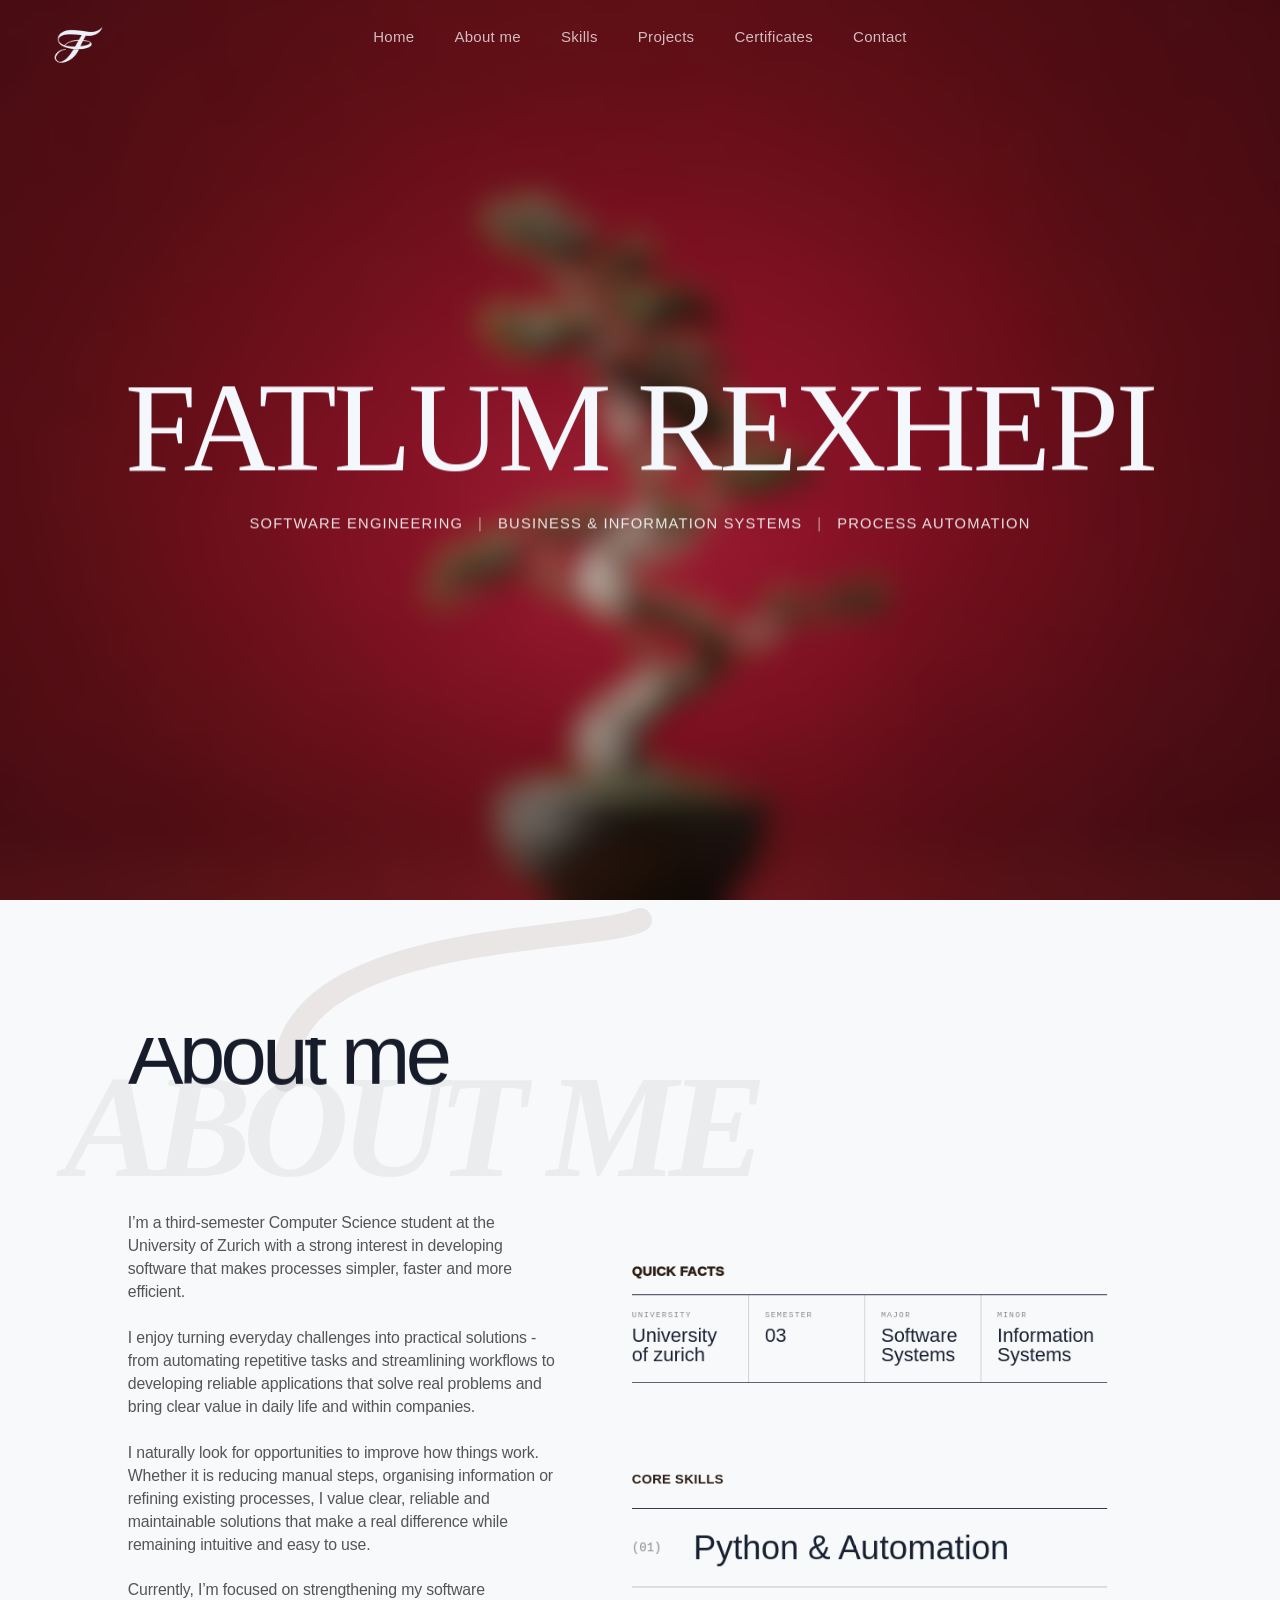
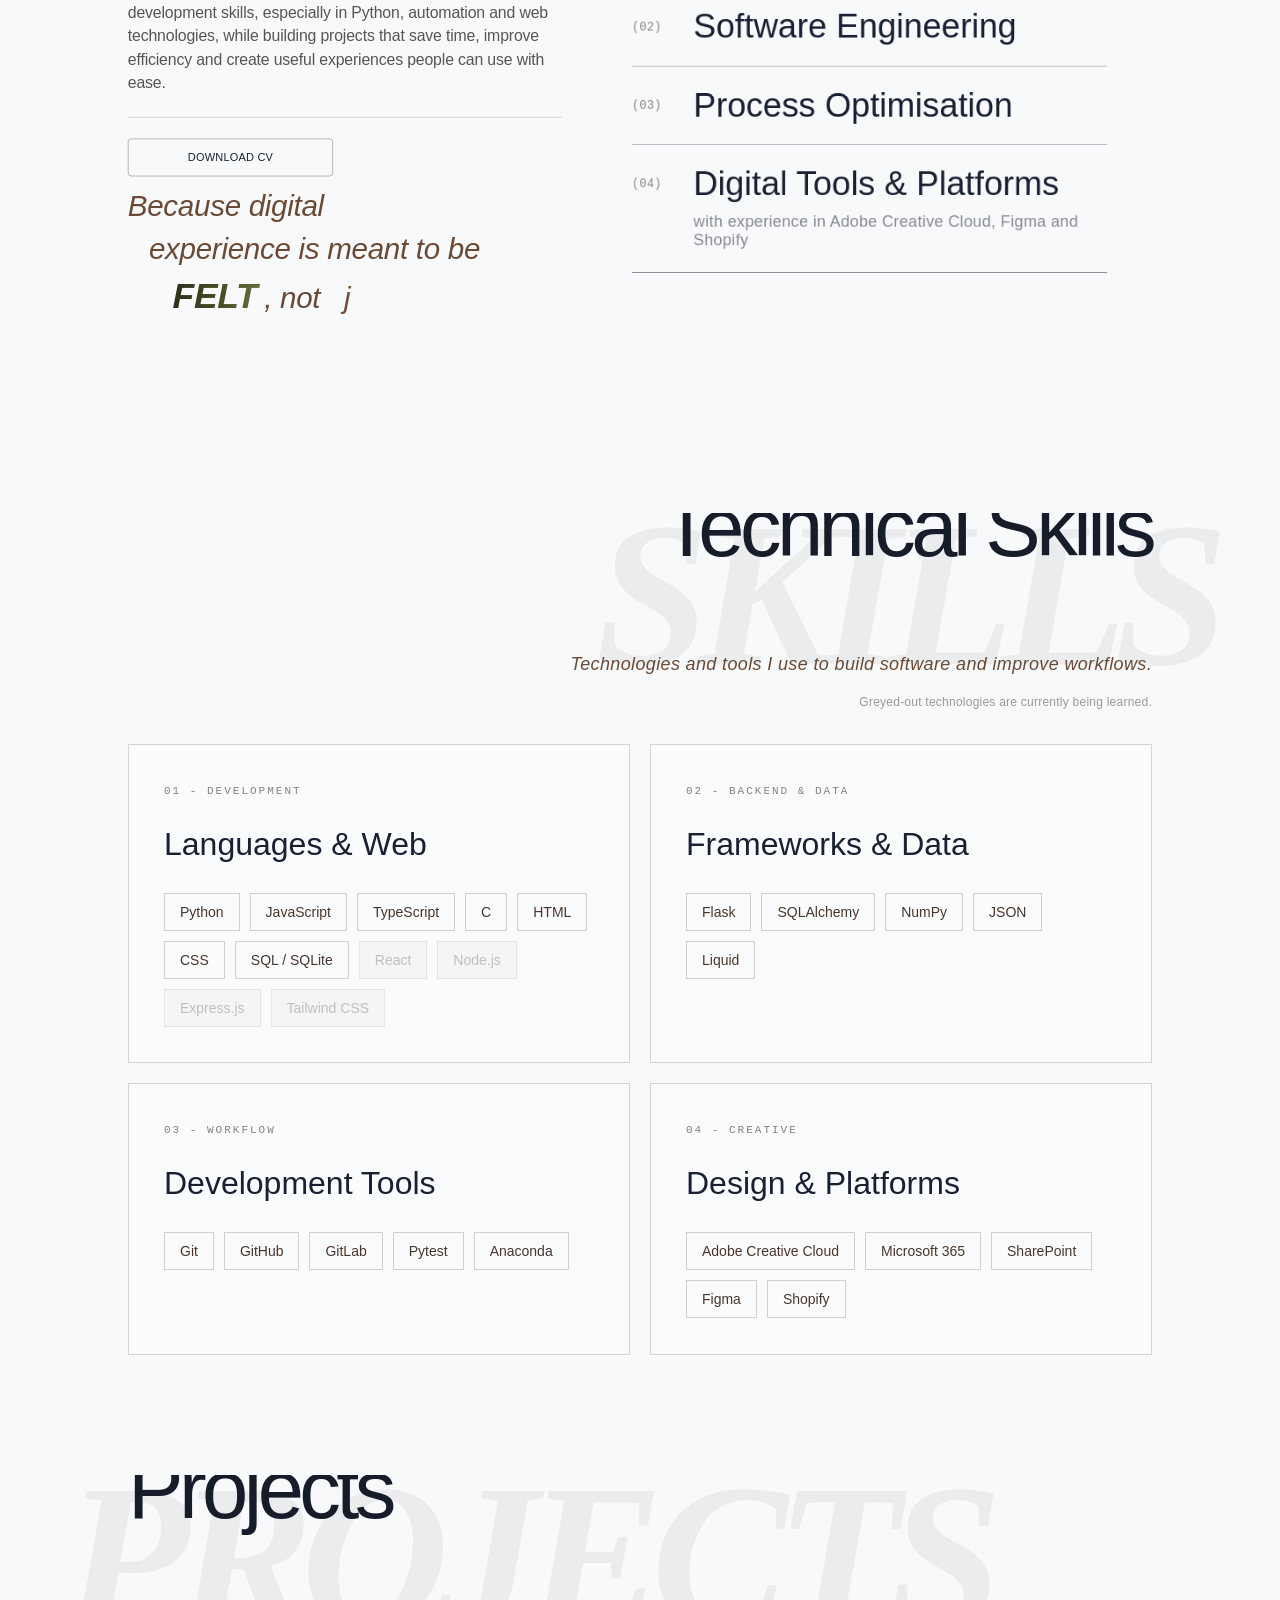
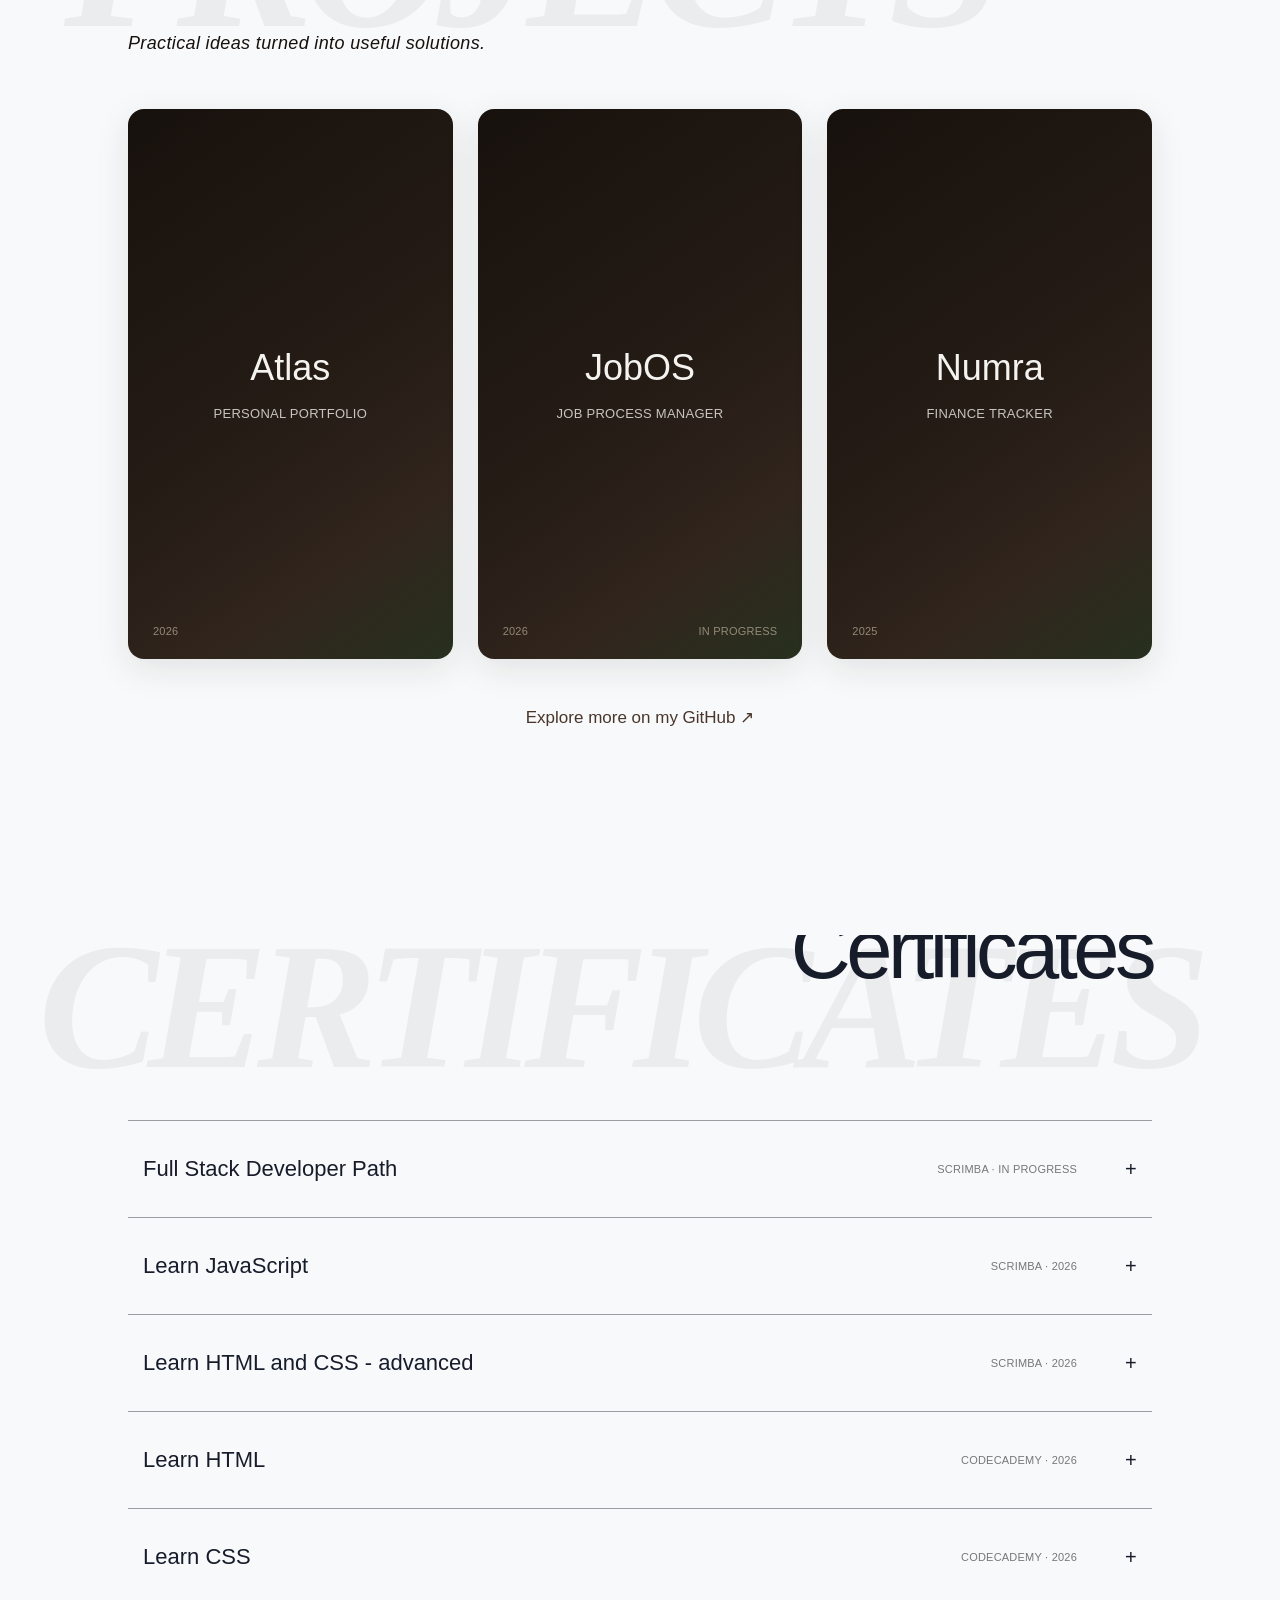
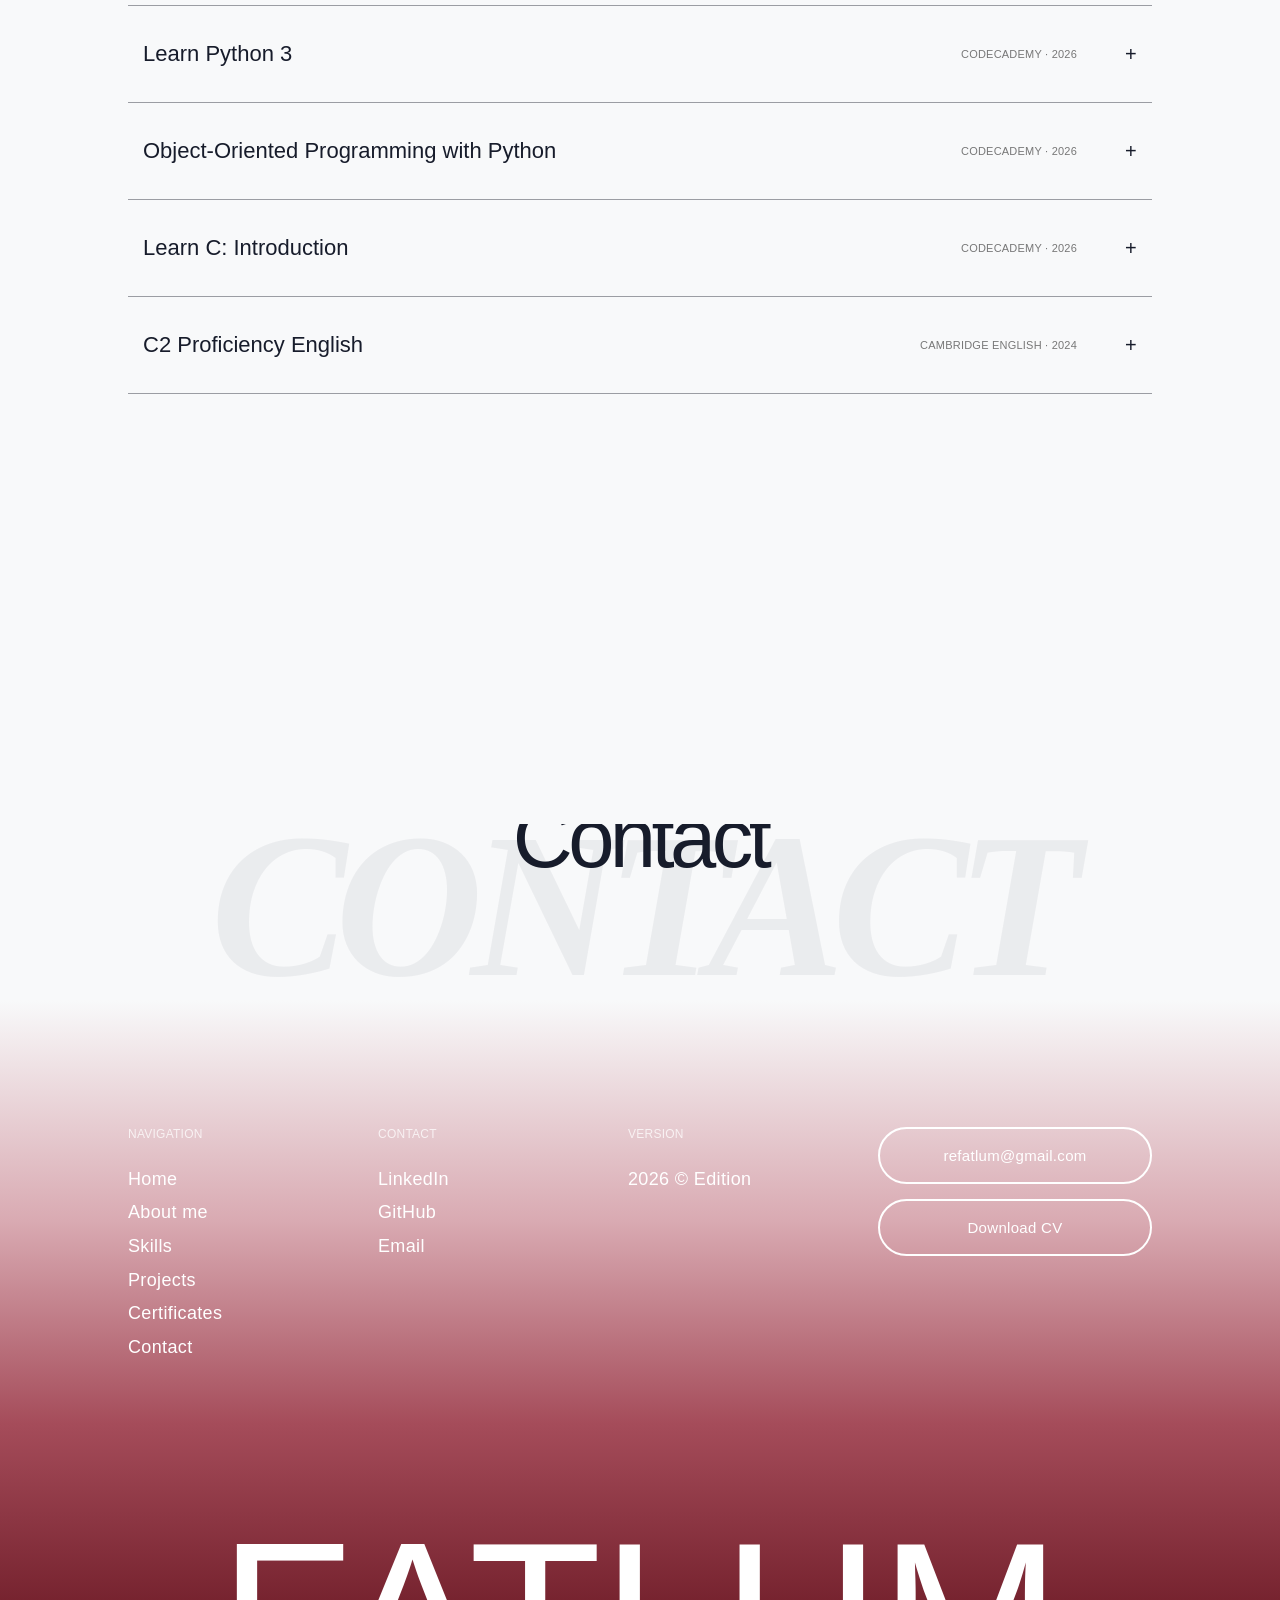
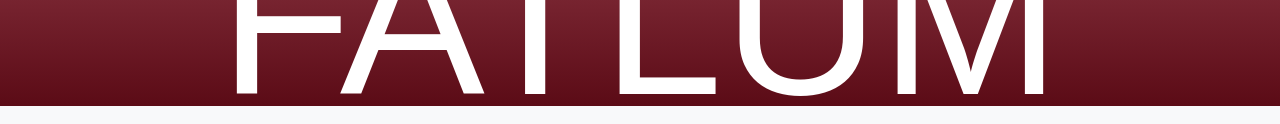
==== commit 6db97fce: "change HTML about-me" ====
--- a/index.html
+++ b/index.html
@@ -41,12 +41,12 @@
             </nav>
             <div id="header-text">
                 <h1>FATLUM REXHEPI</h1>
-                <h2 aria-label="SOFTWARE ENGINEERING | BUSINESS & INFORMATION SYSTEMS | DIGITAL PRODUCT DESIGN">
+                <h2 aria-label="SOFTWARE ENGINEERING | BUSINESS & INFORMATION SYSTEMS | PROCESS AUTOMATION">
                     <span>Software Engineering</span>
                     <span class="hero-separator" aria-hidden="true">|</span>
                     <span>Business & Information Systems</span>
                     <span class="hero-separator" aria-hidden="true">|</span>
-                    <span>Digital Product Design</span>
+                    <span>Process Automation</span>
                 </h2>
             </div>
         </header>
@@ -73,16 +73,16 @@
                 <div class="about-left">
                     <div class="about-left-text">
                         <p>
-                            I’m a third-semester Computer Science student at the University of Zurich with a strong interest in building software that is efficient, intuitive and well thought out.
+                            I’m a third-semester Computer Science student at the University of Zurich with a strong interest in developing software that makes processes simpler, faster and more efficient.
                         </p>
                         <p>
-                            I enjoy turning ideas into practical solutions - from simplifying repetitive tasks and improving workflows to building web applications that are both technically solid and pleasant to use.
+                            I enjoy turning everyday challenges into practical solutions - from automating repetitive tasks and streamlining workflows to developing reliable applications that solve real problems and bring clear value in daily life and within companies.
                         </p>
                         <p>
-                            I naturally pay attention to the details that shape an experience: structure, clarity, interaction and how everything comes together visually. For me, good software should not only work well, but also feel effortless to use.
+                            I naturally look for opportunities to improve how things work. Whether it is reducing manual steps, organising information or refining existing processes, I value clear, reliable and maintainable solutions that make a real difference while remaining intuitive and easy to use.
                         </p>
                         <p>
-                            Currently, I’m focused on strengthening my software and web development skills, building projects and creating products that save time, reduce friction and feel polished from start to finish.
+                            Currently, I’m focused on strengthening my software development skills, especially in Python, automation and web technologies, while building projects that save time, improve efficiency and create useful experiences people can use with ease.
                         </p>
                     </div>
                     <div class="about-bottom-left">
@@ -143,16 +143,16 @@
                         </div>
                         <div class="skill-row">
                             <span class="skill-number">(02)</span>
-                            <span class="skill-name">Software Development</span>
+                            <span class="skill-name">Software Engineering</span>
                         </div>
                         <div class="skill-row">
                             <span class="skill-number">(03)</span>
-                            <span class="skill-name">Creative Development</span>
+                            <span class="skill-name">Process Optimisation</span>
                         </div>
                         <div class="skill-row skill-row-design">
                             <span class="skill-number">(04)</span>
-                            <span class="skill-name">UI / Visual Design</span>
-                            <span class="skill-sub">with experience in Adobe Creative Cloud and Figma</span>
+                            <span class="skill-name">Digital Tools & Platforms</span>
+                            <span class="skill-sub">with experience in Adobe Creative Cloud, Figma and Shopify</span>
                         </div>
                     </div>
                 </section>
@@ -162,7 +162,7 @@
                 <section id="technical-skills" class="title-section title-right" data-title="SKILLS">
                     <h2>Technical Skills</h2>
                     <p class="technical-skills-intro">
-                        Technologies, tools and platforms I work with.
+                        Technologies and tools I use to build software and improve workflows.
                     </p>
                     <p class="technical-skills-note">
                         Greyed-out technologies are currently being learned.
@@ -225,7 +225,7 @@
                     <section id="projects" class="title-section title-left" data-title="PROJECTS">
                         <h2>Projects</h2>
                         <p class="projects-intro">
-                            Ideas made useful, intuitive, and enjoyable.
+                            Practical ideas turned into useful solutions.
                         </p>
                         <div class="projects-grid">
                             <div class="project-card">
@@ -240,11 +240,11 @@
                                     </div>
                                     <div class="project-overlay">
                                         <p>
-                                            A personal portfolio I built to bring my projects together in one place.
+                                            A personal portfolio I developed to organise my projects and make my work easy to explore.
                                         </p>
                                         <br>
                                         <p>
-                                            I used it to improve my HTML and CSS skills, while also learning the basics of Git, deploying a website online, and using JavaScript in practice for the first time.
+                                            Building it helped me strengthen my HTML and CSS skills, work with Git, deploy a website and apply JavaScript to real functionality.
                                         </p>
                                         <a href="https://github.com/fatlumrexhepi/portfolio" target="_blank">GitHub ↗</a>
                                     </div>
@@ -263,11 +263,11 @@
                                     </div>
                                     <div class="project-overlay">
                                         <p>
-                                            A job application tracker built to keep the entire search process in one place.
+                                            A job application tracker designed to simplify and organise the application process.
                                         </p>
                                         <br>
                                         <p>
-                                            Brings key job details together, lets you save opportunities, mark them as checked and track applications in one place.
+                                            Centralises job details, saved opportunities and application statuses to reduce manual tracking and keep the workflow organised.
                                         </p>
                                         <a href="https://github.com/fatlumrexhepi/JobOS" target="_blank">GitHub ↗</a>
                                     </div>
@@ -285,11 +285,11 @@
                                     </div>
                                     <div class="project-overlay">
                                         <p>
-                                            Originally built as a school project at Kantonsschule Baden and later improved further.
+                                            A finance tracker originally developed as a school project at Kantonsschule Baden and improved further afterwards.
                                         </p>
                                         <br>
                                         <p>
-                                            I used the redesign to strengthen my Python and CSS skills while giving the project a cleaner, more polished look.
+                                            I continued developing it to strengthen my Python and CSS skills, with a focus on making financial information easier to organise and use.
                                         </p>
                                         <a href="https://github.com/fatlumrexhepi/Numra" target="_blank">GitHub ↗</a>
                                     </div>
--- a/style.css
+++ b/style.css
@@ -11,7 +11,7 @@
     width: 100%;
     height: 100vh;
 background-image: url("images/background.webp");
-    background-size: 100% auto;
+    background-size: cover;
     background-position: center top;
     background-repeat: no-repeat;
     position: relative;
@@ -800,7 +800,7 @@
 }
 
 .projects-grid .project-card:nth-child(2) .project-image img {
-    object-position: 80.2% center;
+    object-position: center center;
 }
 
 .project-card:hover .project-image img {
@@ -1421,6 +1421,10 @@
     transition-delay: 0.32s;
 }
 
+.side-nav.active li:nth-child(6) {
+    transition-delay: 0.40s;
+}
+
 .side-nav:not(.active) {
     transition:
         transform 0.18s ease,
@@ -1432,25 +1436,28 @@
         transform 0.18s ease,
         opacity 0.12s ease;
 }
+.side-nav:not(.active) li:nth-child(6) {
+    transition-delay: 0s;
+}
 
 .side-nav:not(.active) li:nth-child(5) {
-    transition-delay: 0s;
+    transition-delay: 0.03s;
 }
 
 .side-nav:not(.active) li:nth-child(4) {
-    transition-delay: 0.03s;
+    transition-delay: 0.06s;
 }
 
 .side-nav:not(.active) li:nth-child(3) {
-    transition-delay: 0.06s;
+    transition-delay: 0.09s;
 }
 
 .side-nav:not(.active) li:nth-child(2) {
-    transition-delay: 0.09s;
+    transition-delay: 0.12s;
 }
 
 .side-nav:not(.active) li:nth-child(1) {
-    transition-delay: 0.12s;
+    transition-delay: 0.15s;
 }
 
 /* Scroll path */
